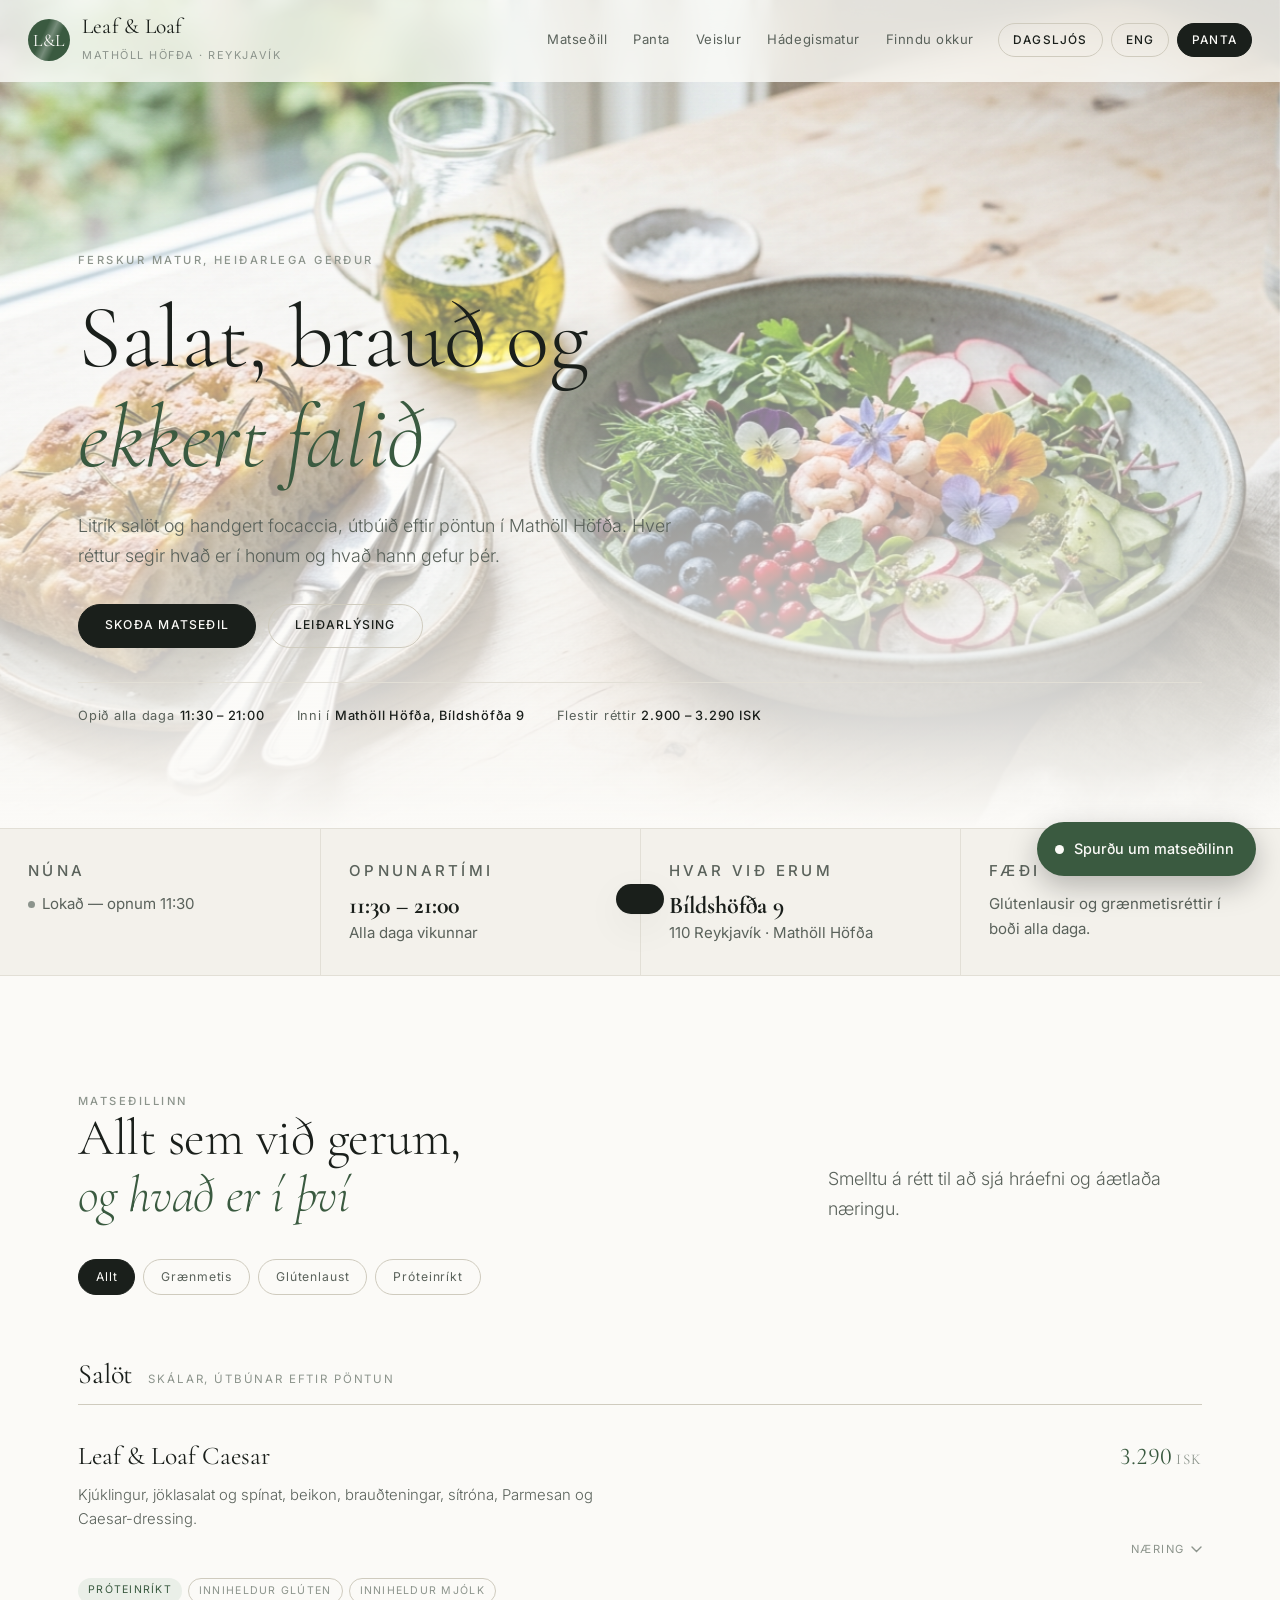
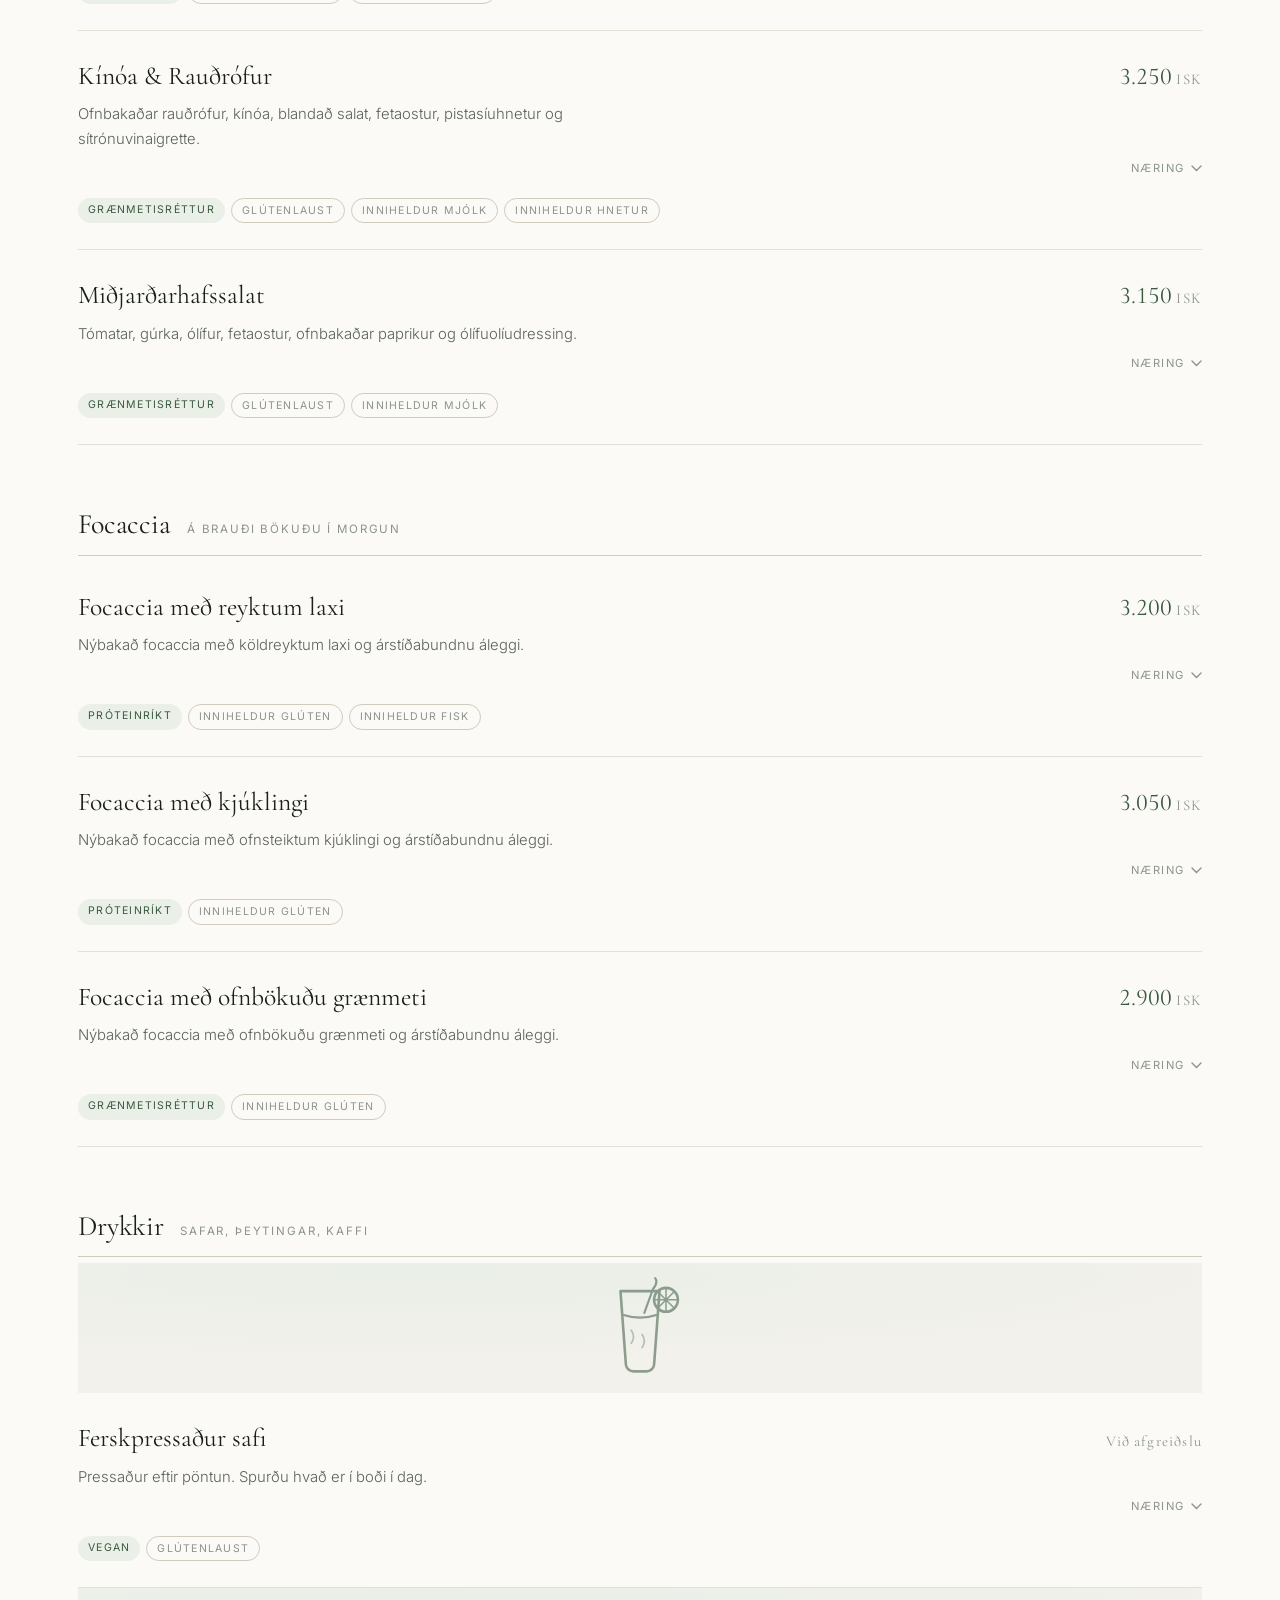
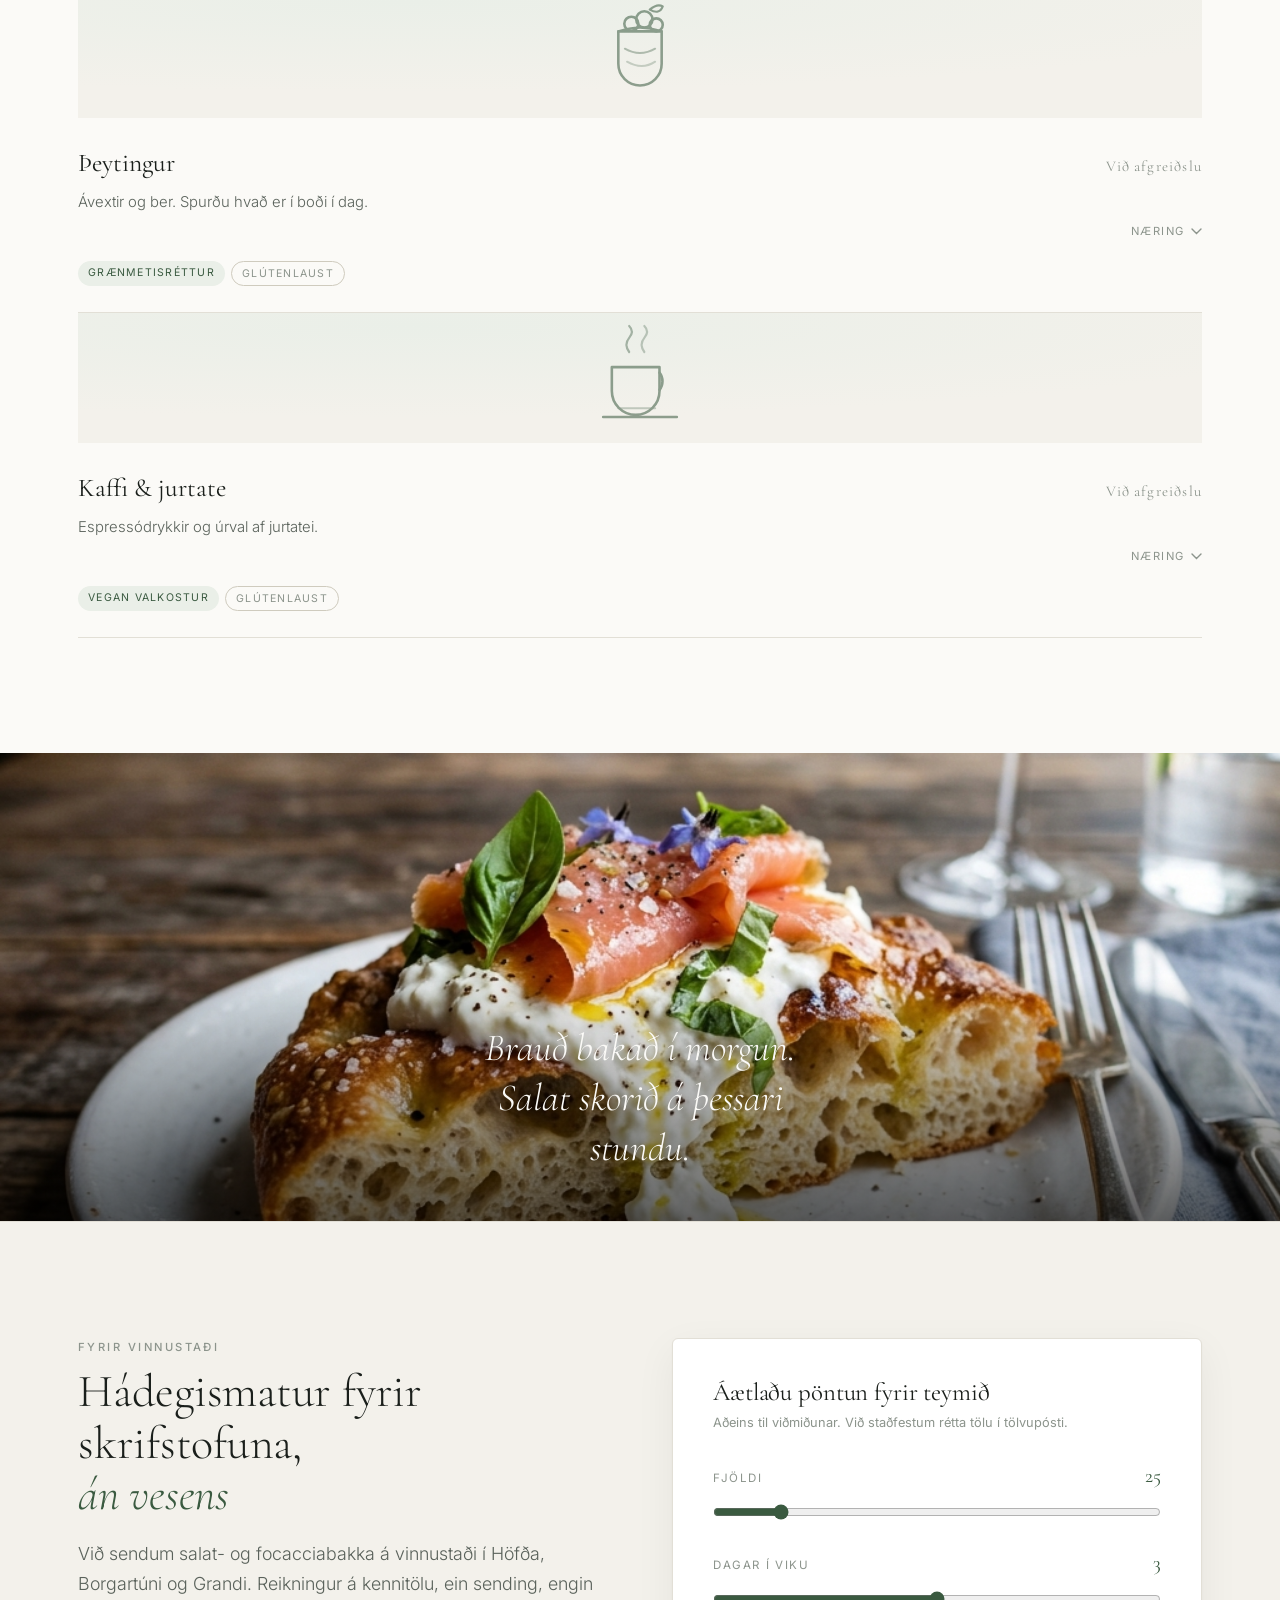
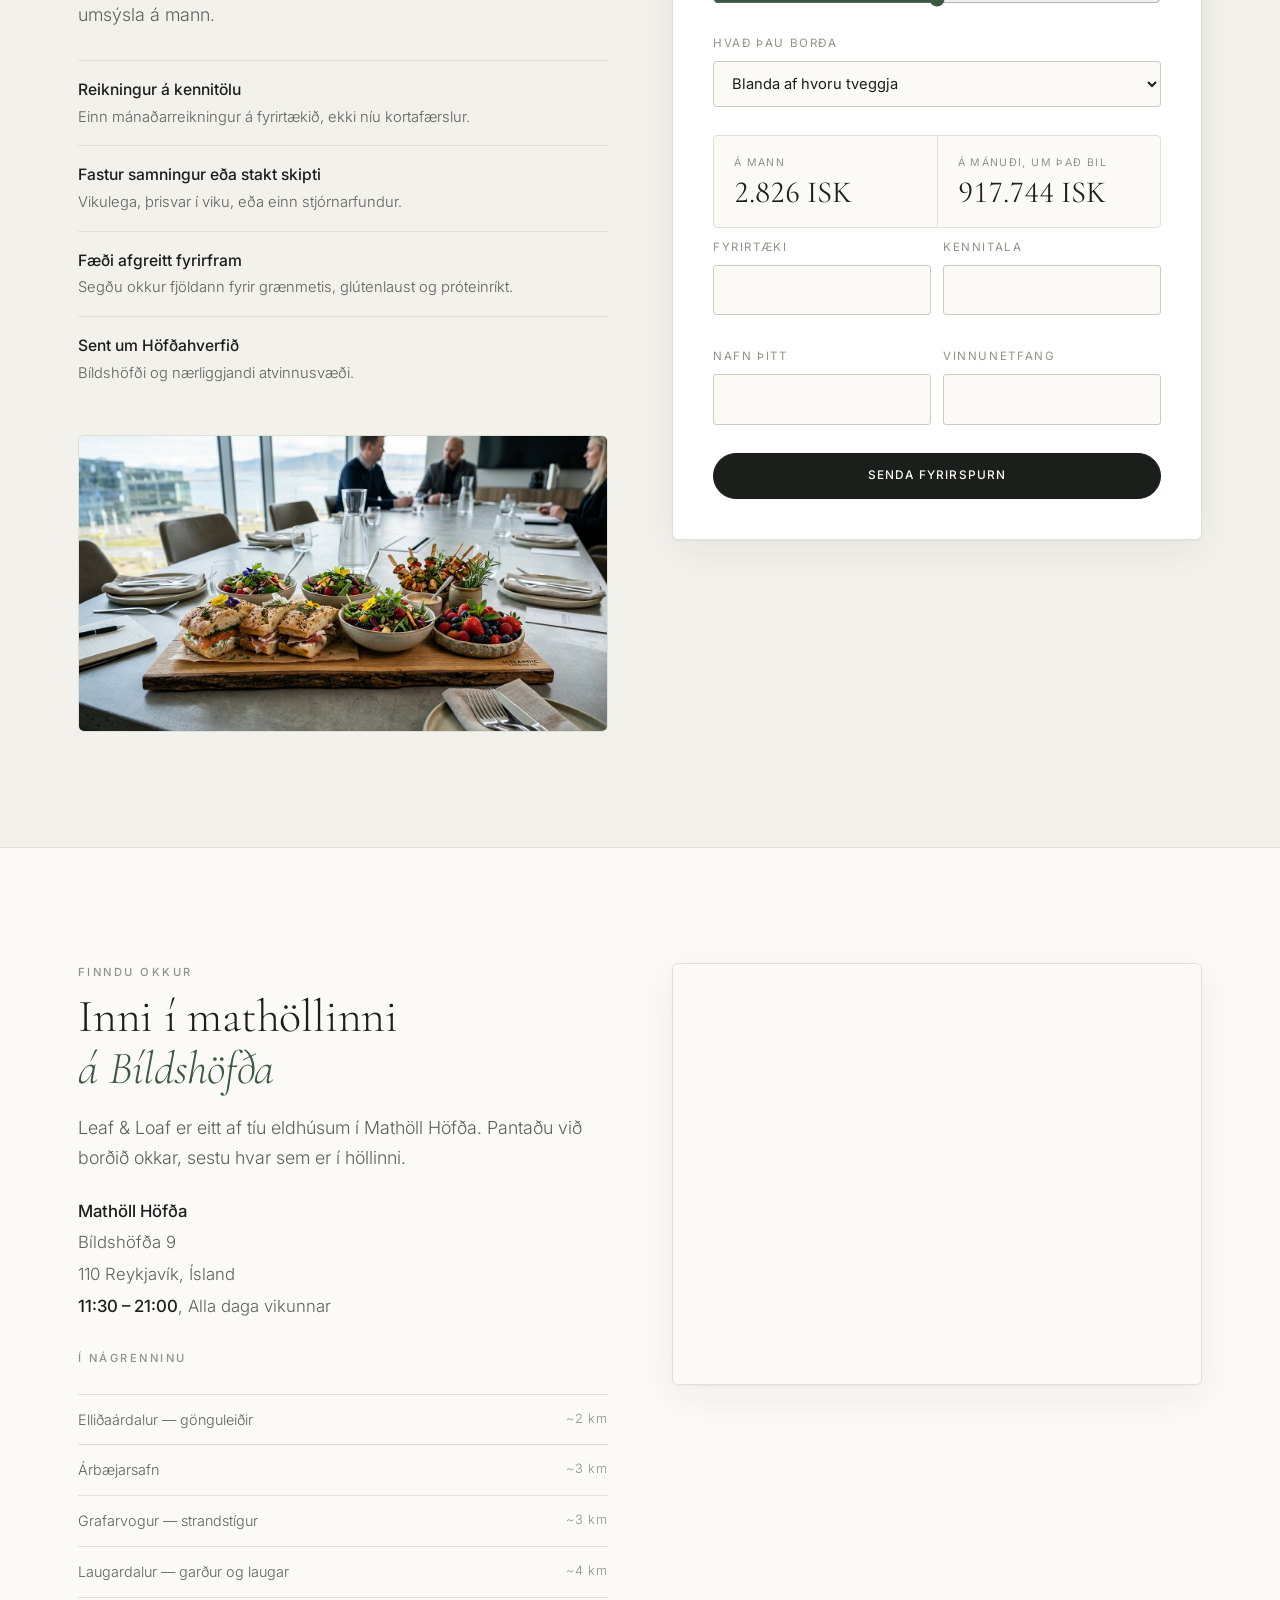
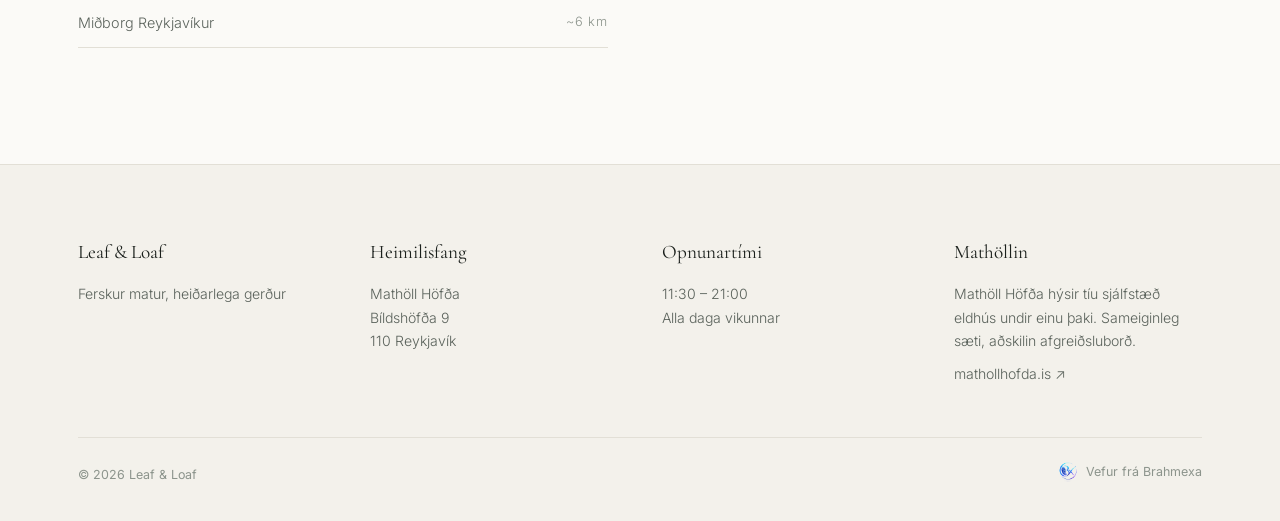
==== restaurants/leaf-and-loaf/index.html @ 69437096 "Answer menu questions from the menu, not from a model Asked in Icelandic what is in the Caesar, the " ====
<!DOCTYPE html>
<html lang="en" data-season="daylight">
<head>
  <meta charset="UTF-8" />
  <meta name="viewport" content="width=device-width, initial-scale=1" />
  <title>Leaf &amp; Loaf — Salads &amp; Focaccia, Mathöll Höfða, Reykjavík</title>
  <!-- 152 characters. Google truncates around 160, and the admin console's
       search panel flags anything longer — it caught this one at 180. -->
  <meta name="description" content="Fresh salads and artisan focaccia, made to order inside Mathöll Höfða, Bíldshöfða 9, Reykjavík. Open daily 11:30–21:00. Gluten-free and vegetarian choices." />
  <meta name="theme-color" content="#FBFAF7" media="(prefers-color-scheme: light)" />
  <meta name="theme-color" content="#0E1210" media="(prefers-color-scheme: dark)" />
  <link rel="canonical" href="https://manailab.com/restaurants/leaf-and-loaf/" />

  <meta property="og:type" content="restaurant" />
  <meta property="og:title" content="Leaf &amp; Loaf — Mathöll Höfða, Reykjavík" />
  <meta property="og:description" content="Vibrant salads and artisan focaccia, made to order. Every dish lists its ingredients and an estimated nutrition breakdown." />
  <meta property="og:image" content="https://manailab.com/restaurants/leaf-and-loaf/assets/images/leaf_botanical_hero.jpg" />
  <meta property="og:url" content="https://manailab.com/restaurants/leaf-and-loaf/" />

  <link rel="preconnect" href="https://fonts.googleapis.com" />
  <link rel="preconnect" href="https://fonts.gstatic.com" crossorigin />
  <link rel="stylesheet" href="assets/styles.css?v=20260805b" />

  <!-- Facts below are sourced from Mathöll Höfða's own site: the hall is at
       Bíldshöfða 9, 110 Reykjavík and is open daily 11:30–21:00. No phone
       number, rating or second location is claimed, because none is verified. -->
  <script type="application/ld+json">
  {
    "@context": "https://schema.org",
    "@type": "Restaurant",
    "name": "Leaf & Loaf",
    "description": "Fresh salads and artisan focaccia sandwiches, made to order inside the Mathöll Höfða food hall in Reykjavík.",
    "image": "https://manailab.com/restaurants/leaf-and-loaf/assets/images/leaf_botanical_hero.jpg",
    "url": "https://manailab.com/restaurants/leaf-and-loaf/",
    "servesCuisine": ["Healthy", "Salads", "Sandwiches", "Cafe"],
    "priceRange": "2900–3290 ISK",
    "address": {
      "@type": "PostalAddress",
      "streetAddress": "Bíldshöfða 9",
      "addressLocality": "Reykjavík",
      "postalCode": "110",
      "addressCountry": "IS"
    },
    "containedInPlace": {
      "@type": "FoodEstablishment",
      "name": "Mathöll Höfða",
      "url": "https://www.mathollhofda.is/"
    },
    "openingHoursSpecification": [{
      "@type": "OpeningHoursSpecification",
      "dayOfWeek": ["Monday","Tuesday","Wednesday","Thursday","Friday","Saturday","Sunday"],
      "opens": "11:30",
      "closes": "21:00"
    }]
  }
  </script>
</head>
<body>

<!-- ========================================================== 01 · masthead -->
<header class="masthead">
  <a class="brand" href="../../">
    <span class="ll-mark" aria-hidden="true">L&amp;L</span>
    <span>
      <span class="brand__name">Leaf &amp; Loaf</span><br />
      <span class="brand__place" data-t="place">Mathöll Höfða · Reykjavík</span>
    </span>
  </a>

  <nav class="nav" aria-label="Primary">
    <a href="#menu-section" data-t="navMenu">Menu</a>
    <a href="panta/" data-t="navOrder">Order ahead</a>
    <a href="party/" data-t="navParty">Party orders</a>
    <a href="#office" data-t="navOffice">Office lunch</a>
    <a href="#find" data-t="navFind">Find us</a>
  </nav>

  <div class="tools">
    <div class="viewpick" id="viewPick" data-open="false">
      <button class="pill" id="viewBtn" type="button"
              aria-haspopup="true" aria-expanded="false" aria-controls="viewMenu">
        <span id="viewBtnLabel">View</span>
      </button>
      <div class="viewpick__menu" id="viewMenu" role="menu" aria-label="Choose a view"></div>
    </div>
    <button class="pill" id="langBtn" type="button" aria-label="Skipta um tungumál / Switch language">ÍSL</button>
    <a class="pill pill--solid" href="panta/" data-t="navOrder">Order ahead</a>
  </div>
</header>

<main>
  <!-- ========================================================== 02 · hero -->
  <section class="hero" id="top">
    <!-- Drawn scenery for the three added views. Decorative only: aria-hidden
         so a screen reader is not told about a background that says nothing. -->
    <div class="scene scene--fire"   aria-hidden="true"></div>
    <div class="scene scene--aurora" aria-hidden="true"></div>
    <div class="scene scene--paper"  aria-hidden="true"></div>

    <div class="hero__media">
      <img src="assets/images/leaf_botanical_hero.jpg"
           alt="A bowl of leaves, herbs, radish, berries and Icelandic shrimp beside a slab of rosemary focaccia on a pale wooden table" />
    </div>
    <div class="hero__veil"></div>

    <div class="hero__inner wrap">
      <p class="eyebrow" data-t="heroEyebrow">Fresh food, honestly made</p>
      <h1 class="hero__title">
        <span data-t="heroTitleA">Leaves, loaves and</span><br />
        <em data-t="heroTitleB">nothing hiding</em>
      </h1>
      <p class="lede" data-t="heroLede">
        Vibrant salads and artisan focaccia, made to order inside Mathöll Höfða.
        Every dish lists what is in it and roughly what it gives you.
      </p>

      <!-- Only rendered in the Matseðillinn view. Built from the same MENU
           array the section below uses, so a price can never disagree with
           itself between the hero and the menu. -->
      <div class="hero-menu" id="heroMenu" aria-live="polite"></div>

      <div class="hero__ctas" style="margin-top:32px">
        <a class="pill pill--solid" href="#menu-section" data-t="ctaMenu">See the menu</a>
        <a class="pill" href="https://www.google.com/maps/search/?api=1&amp;query=Math%C3%B6ll%20H%C3%B6f%C3%B0a%2C%20B%C3%ADldsh%C3%B6f%C3%B0a%209%2C%20110%20Reykjav%C3%ADk"
           target="_blank" rel="noopener" data-t="ctaDirections">Directions</a>
      </div>

      <div class="hero__meta">
        <span><span data-t="metaHours">Open daily</span> <strong>11:30 – 21:00</strong></span>
        <span><span data-t="metaWhere">Inside</span> <strong>Mathöll Höfða, Bíldshöfða 9</strong></span>
        <span><span data-t="metaPrice">Most dishes</span> <strong>2.900 – 3.290 ISK</strong></span>
      </div>
    </div>
  </section>

  <!-- ==================================================== 03 · today ribbon -->
  <section class="ribbon">
    <div class="ribbon__grid">
      <div class="ribbon__cell">
        <p class="eyebrow" data-t="ribbonStatus">Right now</p>
        <p><span class="open-dot" id="statusDot"></span><span id="statusText">Open</span></p>
      </div>
      <div class="ribbon__cell">
        <p class="eyebrow" data-t="ribbonHours">Opening hours</p>
        <strong>11:30 – 21:00</strong>
        <p data-t="everyDay">Every day of the week</p>
      </div>
      <div class="ribbon__cell">
        <p class="eyebrow" data-t="ribbonFind">Where we are</p>
        <strong>Bíldshöfða 9</strong>
        <p>110 Reykjavík · Mathöll Höfða</p>
      </div>
      <div class="ribbon__cell">
        <p class="eyebrow" data-t="ribbonDiet">Dietary</p>
        <p data-t="dietLine">Gluten-free and vegetarian choices on every counter.</p>
      </div>
    </div>
  </section>

  <!-- ========================================================== 04 · menu -->
  <section id="menu-section">
    <div class="wrap">
      <div class="section-head reveal">
        <div>
          <p class="eyebrow" data-t="menuEyebrow">The menu</p>
          <h2>
            <span data-t="menuTitleA">Everything we make,</span><br />
            <em data-t="menuTitleB">and what is in it</em>
          </h2>
        </div>
        <p class="lede" style="max-width:34ch" data-t="menuLede">
          Tap any dish to see its ingredients and an estimated nutrition breakdown.
        </p>
      </div>

      <div class="filters" id="filters" role="group" aria-label="Dietary filters"></div>
      <div id="menu"></div>
      <p class="photo-note" data-t="photoNote">
        Dish photographs are serving suggestions, cropped from house photography
        — not a shot of each individual plate.
      </p>
    </div>
  </section>

  <!-- ==================================================== 05 · image slab -->
  <section class="slab reveal">
    <img src="assets/images/focaccia_burrata_dish.jpg"
         alt="A slice of focaccia topped with burrata, smoked salmon, basil and cracked pepper on a pale ceramic plate" />
    <div class="slab__quote">
      <p data-t="slabQuote">Bread baked this morning. Leaves cut this hour.</p>
    </div>
  </section>

  <!-- =================================================== 06 · office lunch -->
  <section class="office" id="office">
    <div class="wrap office__grid">
      <div class="reveal">
        <p class="eyebrow" data-t="officeEyebrow">For teams</p>
        <h2 style="font-size:clamp(2rem,3.6vw,2.9rem);font-weight:300;margin:10px 0 18px">
          <span data-t="officeTitleA">Lunch for the office,</span><br />
          <em style="font-style:italic;color:var(--moss)" data-t="officeTitleB">without the fuss</em>
        </h2>
        <p class="lede" data-t="officeLede">
          We deliver salad and focaccia trays to workplaces around Höfði, Borgartún and Grandi.
          Kennitala invoicing, one delivery, no per-person admin.
        </p>

        <ul class="points">
          <li><b data-t="p1t">Kennitala invoicing</b><span data-t="p1d">One monthly invoice to the company, not nine card payments.</span></li>
          <li><b data-t="p2t">A standing order or a one-off</b><span data-t="p2d">Weekly, three days a week, or a single board meeting.</span></li>
          <li><b data-t="p3t">Diets handled up front</b><span data-t="p3d">Tell us the counts for vegetarian, gluten free and high protein.</span></li>
          <li><b data-t="p4t">Delivered around Höfði</b><span data-t="p4d">Bíldshöfði and the surrounding business district.</span></li>
        </ul>

        <img src="assets/images/corporate_catering_box.jpg"
             alt="An office catering tray of salads, focaccia and fresh fruit"
             style="margin-top:34px;border-radius:6px;border:1px solid var(--rule)" />
      </div>

      <div class="quoter reveal">
        <h3 data-t="quoterTitle">Estimate a team order</h3>
        <p class="hint" data-t="quoterHint">Indicative only. We confirm the real figure by email.</p>

        <div class="field">
          <label for="qPeople"><span data-t="people">People</span><b id="qPeopleOut">25</b></label>
          <input type="range" id="qPeople" min="5" max="150" step="5" value="25" />
        </div>

        <div class="field">
          <label for="qDays"><span data-t="perWeek">Days per week</span><b id="qDaysOut">3</b></label>
          <input type="range" id="qDays" min="1" max="5" step="1" value="3" />
        </div>

        <div class="field">
          <label for="qStyle"><span data-t="style">What they eat</span></label>
          <select id="qStyle">
            <option value="salad" data-t="styleSalad">Salad bowls</option>
            <option value="focaccia" data-t="styleFocaccia">Focaccia trays</option>
            <option value="mixed" selected data-t="styleMixed">A mix of both</option>
          </select>
        </div>

        <dl class="readout">
          <div><dt data-t="perPerson">Per person</dt><dd id="qPerson">—</dd></div>
          <div><dt data-t="perMonth">Per month, roughly</dt><dd id="qMonth">—</dd></div>
        </dl>

        <form id="officeForm" novalidate>
          <div class="form-row">
            <div class="field">
              <label for="fCompany" data-t="company">Company</label>
              <input type="text" id="fCompany" required autocomplete="organization" />
            </div>
            <div class="field">
              <label for="fKt" data-t="kt">Kennitala</label>
              <input type="text" id="fKt" required inputmode="numeric" />
            </div>
            <div class="field">
              <label for="fContact" data-t="contact">Your name</label>
              <input type="text" id="fContact" required autocomplete="name" />
            </div>
            <div class="field">
              <label for="fEmail" data-t="email">Work email</label>
              <input type="email" id="fEmail" required autocomplete="email" />
            </div>
          </div>
          <button class="pill pill--solid" type="submit" data-t="send">Send this enquiry</button>
        </form>
      </div>
    </div>
  </section>

  <!-- ======================================================== 07 · find us -->
  <section id="find">
    <div class="wrap find__grid">
      <div class="reveal">
        <p class="eyebrow" data-t="findEyebrow">Find us</p>
        <h2 style="font-size:clamp(2rem,3.6vw,2.9rem);font-weight:300;margin:10px 0 18px">
          <span data-t="findTitleA">Inside the food hall</span><br />
          <em style="font-style:italic;color:var(--moss)" data-t="findTitleB">on Bíldshöfði</em>
        </h2>
        <p class="lede" data-t="findLede">
          Leaf &amp; Loaf is one of ten kitchens in Mathöll Höfða.
          Order at our counter, sit anywhere in the hall.
        </p>

        <address class="address">
          <b>Mathöll Höfða</b><br />
          Bíldshöfða 9<br />
          110 Reykjavík, Ísland<br />
          <b>11:30 – 21:00</b>, <span data-t="everyDay">every day of the week</span>
        </address>

        <p class="eyebrow" data-t="nearby">Nearby</p>
        <ul class="near" id="nearby"></ul>
      </div>

      <div class="map-frame reveal">
        <iframe id="mapFrame" loading="lazy" referrerpolicy="no-referrer-when-downgrade"
                title="Map of Mathöll Höfða, Bíldshöfða 9"
                src="https://www.openstreetmap.org/export/embed.html?bbox=-21.8215%2C64.1245%2C-21.7935%2C64.1345&amp;layer=mapnik&amp;marker=64.1295%2C-21.8075"></iframe>
      </div>
    </div>
  </section>
</main>

<!-- ============================================================ 08 · footer -->
<footer>
  <div class="wrap">
    <div class="foot__grid">
      <div>
        <h4>Leaf &amp; Loaf</h4>
        <p data-t="heroEyebrow">Fresh food, honestly made</p>
      </div>
      <div>
        <h4 data-t="footFind">Address</h4>
        <p>Mathöll Höfða<br />Bíldshöfða 9<br />110 Reykjavík</p>
      </div>
      <div>
        <h4 data-t="footHours">Opening hours</h4>
        <p>11:30 – 21:00<br /><span data-t="everyDay">Every day of the week</span></p>
      </div>
      <div>
        <h4 data-t="footHall">The food hall</h4>
        <p data-t="hallNote">Mathöll Höfða hosts ten independent kitchens under one roof. Shared seating, separate counters.</p>
        <ul style="margin-top:10px">
          <li><a href="https://www.mathollhofda.is/" target="_blank" rel="noopener">mathollhofda.is ↗</a></li>
        </ul>
      </div>
    </div>

    <div class="foot__bottom">
      <span>© 2026 Leaf &amp; Loaf</span>
      <span>
        <a class="by-brahmexa" href="https://brahmexa.com" target="_blank" rel="noopener">
          <img src="assets/brahmexa-logo.png" alt="" width="20" height="20" />
          <span data-t="builtBy">Site by Brahmexa</span>
        </a>
      </span>
    </div>
  </div>
</footer>

<div class="toast" id="toast" role="status" aria-live="polite"></div>


<script src="assets/views.js?v=20260805b"></script>
<script src="assets/menu-data.js?v=20260805b"></script>
<script src="assets/answers.js?v=20260805b"></script>
<script src="assets/illus.js?v=20260805b"></script>
<script src="assets/app.js?v=20260805b"></script>

<!-- Leaf & Loaf assistant — Brahmando multi-tenant orchestrator.
     No API key in the browser: the embed endpoint is origin-checked and
     injects the tenant key server-side. -->


<script src="assets/assistant.js?v=20260805b"></script>
</body>
</html>
---- restaurants/leaf-and-loaf/assets/styles.css ----
/* ==========================================================================
   Leaf & Loaf — Mathöll Höfða, Reykjavík
   Nordic editorial design system. Two seasonal palettes, one restrained voice.

   Principle: the food is the only saturated thing on the page. Everything
   else is paper, ink, hairline and air.
   ========================================================================== */

@import url('https://fonts.googleapis.com/css2?family=Cormorant+Garamond:ital,wght@0,300;0,400;0,500;0,600;1,300;1,400&family=Inter:wght@300;400;500;600&display=swap');

/* --------------------------------------------------------- palette: daylight */
:root,
[data-season="daylight"] {
  --paper:        #FBFAF7;
  --paper-2:      #F3F1EB;
  --card:         #FFFFFF;
  --ink:          #1A1F1B;
  --ink-2:        #5A625B;
  --ink-3:        #8C948C;
  --rule:         #E2DFD6;
  --rule-strong:  #CFCBBE;
  --moss:         #3A5A40;
  --moss-soft:    #EAEFE8;
  --berry:        #8C3B4A;
  --shadow:       0 1px 2px rgba(26, 31, 27, 0.04), 0 12px 40px rgba(26, 31, 27, 0.06);
  --hero-veil:    linear-gradient(180deg, rgba(251,250,247,0.10) 0%, rgba(251,250,247,0.55) 55%, rgba(251,250,247,1) 100%);
  color-scheme: light;
}

/* ------------------------------------------- palette: Eldur og Ís (fire & ice)
   Volcanic ash and warm lava ember on pale stone. Light, per the brief.

   The background is drawn, not photographed. The photographs available for this
   project show a fine-dining room with a fireplace, which is not Leaf & Loaf —
   a counter in a shared food hall — and dressing the site in someone else's
   room is the same misrepresentation as inventing an address. Until there are
   real photographs of Mathöll Höfða, the scenery here is deliberately
   abstract: it evokes Iceland without claiming to BE anywhere. */
[data-season="fireandice"] {
  --paper:        #FAF7F4;
  --paper-2:      #F0EBE6;
  --card:         #FFFFFF;
  --ink:          #241C18;
  --ink-2:        #6A5B53;
  --ink-3:        #9A8C84;
  --rule:         #E4DBD3;
  --rule-strong:  #CEC1B7;
  --moss:         #B4482A;          /* lava ember */
  --moss-soft:    #FBEDE7;
  --berry:        #7C5A3C;
  --shadow:       0 1px 2px rgba(36,28,24,.05), 0 12px 40px rgba(36,28,24,.07);
  --hero-veil:    linear-gradient(180deg, rgba(250,247,244,.10) 0%, rgba(250,247,244,.58) 55%, rgba(250,247,244,1) 100%);
  color-scheme: light;
}

/* --------------------------------------- palette: Norðurljós (northern lights)
   An evening. The first attempt put the aurora's colours on near-white to keep
   the theme light, which was a fair reading of "no dark themes" but a poor one
   of the aurora — it only exists after dark, and a daylight version of it is
   just a green page. This is the night sky it actually happens in. */
[data-season="northernlights"] {
  --paper:        #060D14;
  --paper-2:      #0B1720;
  --card:         #0F1D27;
  --ink:          #E9F5F2;
  --ink-2:        #9FBDBA;
  --ink-3:        #6C8B8C;
  --rule:         #172C35;
  --rule-strong:  #294653;
  --moss:         #6FE3BA;          /* aurora green */
  --moss-soft:    #0E2A2A;
  --berry:        #B394E8;
  --shadow:       0 1px 2px rgba(0,0,0,.4), 0 18px 52px rgba(0,0,0,.5);
  --hero-veil:    linear-gradient(180deg, rgba(6,13,20,.10) 0%, rgba(6,13,20,.60) 52%, rgba(6,13,20,1) 100%);
  color-scheme: dark;
}

/* -------------------------------------------- palette: Matseðillinn (the menu)
   Menu-forward. Warm paper, ink, and the menu itself promoted into the hero
   instead of a photograph. */
[data-season="menuboard"] {
  --paper:        #FDFBF6;
  --paper-2:      #F5F0E4;
  --card:         #FFFFFF;
  --ink:          #1E2119;
  --ink-2:        #5C6153;
  --ink-3:        #8E9384;
  --rule:         #E5DFCE;
  --rule-strong:  #CFC7B0;
  --moss:         #4A5D3A;
  --moss-soft:    #EEF1E6;
  --berry:        #8C3B4A;
  --shadow:       0 1px 2px rgba(30,33,25,.05), 0 12px 40px rgba(30,33,25,.07);
  --hero-veil:    linear-gradient(180deg, rgba(253,251,246,.20) 0%, rgba(253,251,246,.86) 45%, rgba(253,251,246,1) 100%);
  color-scheme: light;
}

/* ---------------------------------------------------- palette: winter night */
[data-season="winternight"] {
  --paper:        #0E1210;
  --paper-2:      #141917;
  --card:         #171D1A;
  --ink:          #EDEEE9;
  --ink-2:        #A2ADA4;
  --ink-3:        #6F7A72;
  --rule:         #262E29;
  --rule-strong:  #38423C;
  --moss:         #9DBFA3;
  --moss-soft:    #1B241E;
  --berry:        #D98D99;
  --shadow:       0 1px 2px rgba(0,0,0,0.4), 0 16px 48px rgba(0,0,0,0.45);
  --hero-veil:    linear-gradient(180deg, rgba(14,18,16,0.25) 0%, rgba(14,18,16,0.70) 55%, rgba(14,18,16,1) 100%);
  color-scheme: dark;
}

/* ------------------------------------------------------------------- reset */
*, *::before, *::after { box-sizing: border-box; margin: 0; padding: 0; }

html { scroll-behavior: smooth; -webkit-text-size-adjust: 100%; }

body {
  background: var(--paper);
  color: var(--ink);
  font-family: 'Inter', system-ui, -apple-system, sans-serif;
  font-size: 16px;
  font-weight: 400;
  line-height: 1.65;
  overflow-x: hidden;
  transition: background-color .5s ease, color .5s ease;
}

img { display: block; max-width: 100%; height: auto; }
a { color: inherit; text-decoration: none; }
button, input, select, textarea { font: inherit; color: inherit; }

::selection { background: var(--moss); color: var(--paper); }

:focus-visible {
  outline: 2px solid var(--moss);
  outline-offset: 3px;
  border-radius: 2px;
}

/* --------------------------------------------------------------- typography */
h1, h2, h3, .display {
  font-family: 'Cormorant Garamond', Georgia, serif;
  font-weight: 400;
  line-height: 1.12;
  letter-spacing: -0.005em;
}

.eyebrow {
  font-size: 0.7rem;
  font-weight: 500;
  letter-spacing: 0.22em;
  text-transform: uppercase;
  color: var(--ink-3);
}

.lede {
  font-size: clamp(1.02rem, 1.4vw, 1.18rem);
  color: var(--ink-2);
  font-weight: 300;
  line-height: 1.7;
  max-width: 58ch;
}

.wrap { max-width: 1180px; margin: 0 auto; padding: 0 28px; }
.wrap--narrow { max-width: 860px; }

section { padding: clamp(72px, 9vw, 132px) 0; }

.rule { height: 1px; background: var(--rule); border: 0; }

/* ============================================================ 01 · masthead */
.masthead {
  position: fixed;
  inset: 0 0 auto 0;
  z-index: 900;
  display: flex;
  align-items: center;
  gap: 24px;
  padding: 14px 28px;
  background: color-mix(in srgb, var(--paper) 82%, transparent);
  backdrop-filter: blur(18px) saturate(1.4);
  -webkit-backdrop-filter: blur(18px) saturate(1.4);
  border-bottom: 1px solid transparent;
  transition: border-color .4s ease, padding .4s ease, background-color .5s ease;
}
.masthead.is-stuck { border-bottom-color: var(--rule); padding-top: 10px; padding-bottom: 10px; }

/* the circular mark — shared grammar with the manailab.com landing */
.ll-mark {
  --ll-size: 42px;
  position: relative;
  flex: 0 0 auto;
  width: var(--ll-size);
  height: var(--ll-size);
  border-radius: 50%;
  display: grid;
  place-items: center;
  background: var(--moss);
  color: var(--paper);
  font-family: 'Cormorant Garamond', serif;
  font-size: calc(var(--ll-size) * 0.42);
  letter-spacing: 0.02em;
  line-height: 1;
  border: 0;
  overflow: hidden;
}
[data-season="winternight"] .ll-mark { color: #0E1210; }

.ll-mark::after {            /* a slow sheen, once in a while — alive, not busy */
  content: '';
  position: absolute;
  inset: -40%;
  background: linear-gradient(115deg, transparent 42%, rgba(255,255,255,0.30) 50%, transparent 58%);
  animation: ll-sheen 14s ease-in-out infinite;
}

@keyframes ll-sheen {
  0%, 78%, 100% { transform: translateX(-120%); }
  88%           { transform: translateX(120%); }
}

.brand { display: flex; align-items: center; gap: 12px; margin-right: auto; }
.brand__name { font-family: 'Cormorant Garamond', serif; font-size: 1.34rem; letter-spacing: 0.01em; line-height: 1.05; }
.brand__place { font-size: 0.68rem; letter-spacing: 0.14em; text-transform: uppercase; color: var(--ink-3); }

.nav { display: flex; align-items: center; gap: 26px; }
.nav a {
  font-size: 0.82rem;
  letter-spacing: 0.04em;
  color: var(--ink-2);
  padding: 4px 0;
  border-bottom: 1px solid transparent;
  transition: color .25s ease, border-color .25s ease;
}
.nav a:hover { color: var(--ink); border-bottom-color: var(--moss); }

.tools { display: flex; align-items: center; gap: 8px; }

/* ------------------------------------------------------------- view picker */
.viewpick { position: relative; }
.viewpick__menu {
  position: absolute; top: calc(100% + 8px); right: 0;
  min-width: 232px; padding: 6px;
  background: var(--card);
  border: 1px solid var(--rule-strong);
  border-radius: 10px;
  box-shadow: var(--shadow);
  display: none;
  z-index: 950;
}
.viewpick[data-open="true"] .viewpick__menu { display: block; }

.viewpick__opt {
  display: flex; align-items: center; gap: 10px; width: 100%;
  padding: 9px 10px; border: 0; border-radius: 7px;
  background: transparent; text-align: left; cursor: pointer;
  transition: background .18s ease;
}
.viewpick__opt:hover { background: var(--paper-2); }
.viewpick__opt[aria-checked="true"] { background: var(--moss-soft); }

.viewpick__sw {
  flex: 0 0 auto; width: 22px; height: 22px; border-radius: 50%;
  border: 1px solid var(--rule-strong);
}
.sw--daylight       { background: linear-gradient(140deg,#FBFAF7 40%,#3A5A40); }
.sw--fireandice     { background: linear-gradient(140deg,#E8F1F4 42%,#B4482A); }
.sw--northernlights { background: linear-gradient(140deg,#EAF6F3 42%,#1F7A6B); }
.sw--menuboard      { background: linear-gradient(140deg,#F7F2E5 42%,#4A5D3A); }
.sw--winternight    { background: linear-gradient(140deg,#0E1210 46%,#9DBFA3); }

.viewpick__txt b { display: block; font-size: .84rem; font-weight: 500; line-height: 1.2; }
.viewpick__txt span { display: block; font-size: .7rem; color: var(--ink-3); }

.pill {
  display: inline-flex;
  align-items: center;
  gap: 6px;
  height: 34px;
  padding: 0 14px;
  border: 1px solid var(--rule-strong);
  border-radius: 999px;
  background: transparent;
  font-size: 0.74rem;
  font-weight: 500;
  letter-spacing: 0.1em;
  text-transform: uppercase;
  cursor: pointer;
  white-space: nowrap;
  transition: border-color .25s ease, color .25s ease, background-color .25s ease;
}
.pill:hover { border-color: var(--moss); color: var(--moss); }

.pill--solid {
  background: var(--ink);
  border-color: var(--ink);
  color: var(--paper);
}
.pill--solid:hover { background: var(--moss); border-color: var(--moss); color: var(--paper); }
[data-season="winternight"] .pill--solid { color: #0E1210; }

/* ================================================================ 02 · hero */
.hero {
  position: relative;
  min-height: min(92vh, 900px);
  display: flex;
  align-items: flex-end;
  /* Top padding clears the fixed masthead. Without it the first line of the
     title sits underneath the bar, and with align-items:flex-end any content
     taller than min-height overflows off the TOP of a flex container — where
     it cannot be scrolled back into view. */
  padding: clamp(104px, 13vh, 152px) 0 clamp(56px, 8vw, 104px);
  overflow: hidden;
}

/* The menu view puts a whole menu card in the hero, so it is always taller
   than the viewport. Anchor it to the top and let the section grow instead of
   pinning it to the bottom and losing the top. */
[data-season="menuboard"] .hero {
  min-height: auto;
  align-items: flex-start;
}
.hero__media { position: absolute; inset: 0; z-index: 0; }
.hero__media img {
  width: 100%; height: 100%;
  object-fit: cover;
  transform: scale(1.06);
  animation: hero-settle 2.4s cubic-bezier(.16,1,.3,1) forwards;
}
@keyframes hero-settle { to { transform: scale(1); } }

.hero__veil { position: absolute; inset: 0; z-index: 1; background: var(--hero-veil); transition: background .5s ease; }
.hero__inner { position: relative; z-index: 2; width: 100%; }

/* ------------------------------------------------- drawn scenery per view
   Pure CSS/SVG. Nothing loads, nothing can 404, and none of it claims to be a
   photograph of a place. Hidden by default; each view switches on its own. */
.scene { position: absolute; inset: 0; z-index: 0; opacity: 0; transition: opacity .7s ease; pointer-events: none; }
[data-season="fireandice"]     .scene--fire   { opacity: 1; }
[data-season="northernlights"] .scene--aurora { opacity: 1; }
[data-season="menuboard"]      .scene--paper  { opacity: 1; }

/* the photograph only shows for the two views that use one */
[data-season="fireandice"]     .hero__media,
[data-season="northernlights"] .hero__media,
[data-season="menuboard"]      .hero__media { opacity: 0; }
.hero__media { transition: opacity .7s ease; }

/* Fire & Ice — glacier band above, basalt ridges below, one ember glow */
.scene--fire {
  background:
    radial-gradient(760px 300px at 78% 74%, rgba(180,72,42,.20), transparent 68%),
    linear-gradient(180deg, #E8F1F4 0%, #DCE6EA 34%, #C9BEB6 56%, #FAF7F4 100%);
}
.scene--fire::before,
.scene--fire::after {
  content: ''; position: absolute; left: -5%; right: -5%; bottom: 0; height: 46%;
  background: #4A403B;
  clip-path: polygon(0 62%, 12% 40%, 24% 55%, 37% 24%, 51% 48%, 63% 30%, 76% 52%, 88% 34%, 100% 58%, 100% 100%, 0 100%);
  opacity: .16;
}
.scene--fire::after {
  height: 34%; background: #241C18; opacity: .13;
  clip-path: polygon(0 74%, 15% 52%, 31% 68%, 46% 44%, 60% 64%, 74% 46%, 87% 66%, 100% 50%, 100% 100%, 0 100%);
}

/* Northern Lights — a night sky: stars, aurora curtains, a black horizon */
.scene--aurora {
  background:
    /* stars, thinning towards the horizon */
    radial-gradient(1.4px 1.4px at 12% 14%, rgba(255,255,255,.85), transparent 100%),
    radial-gradient(1.2px 1.2px at 28% 8%,  rgba(255,255,255,.70), transparent 100%),
    radial-gradient(1.6px 1.6px at 41% 20%, rgba(255,255,255,.80), transparent 100%),
    radial-gradient(1.1px 1.1px at 57% 10%, rgba(255,255,255,.65), transparent 100%),
    radial-gradient(1.5px 1.5px at 69% 24%, rgba(255,255,255,.75), transparent 100%),
    radial-gradient(1.2px 1.2px at 83% 12%, rgba(255,255,255,.70), transparent 100%),
    radial-gradient(1.3px 1.3px at 92% 30%, rgba(255,255,255,.60), transparent 100%),
    radial-gradient(1.1px 1.1px at 20% 34%, rgba(255,255,255,.50), transparent 100%),
    radial-gradient(1.2px 1.2px at 75% 42%, rgba(255,255,255,.45), transparent 100%),
    /* the aurora itself */
    radial-gradient(980px 420px at 30% 12%, rgba(111,227,186,.34), transparent 62%),
    radial-gradient(820px 380px at 70% 6%,  rgba(150,116,232,.26), transparent 66%),
    radial-gradient(700px 300px at 50% 30%, rgba(84,206,255,.16),  transparent 70%),
    linear-gradient(180deg, #08131D 0%, #071019 44%, #060D14 100%);
}

/* Curtains — angled bands that drift very slowly, the way real ones do */
.scene--aurora::before {
  content: ''; position: absolute; inset: -10% -20% auto -20%; height: 78%;
  background: repeating-linear-gradient(97deg,
      transparent 0 26px,
      rgba(111,227,186,.16) 26px 44px,
      transparent 44px 62px,
      rgba(150,116,232,.10) 62px 78px,
      transparent 78px 116px);
  filter: blur(7px);
  mask-image: radial-gradient(760px 340px at 44% 16%, #000 0%, transparent 76%);
  -webkit-mask-image: radial-gradient(760px 340px at 44% 16%, #000 0%, transparent 76%);
  animation: aurora-drift 26s ease-in-out infinite alternate;
}

@keyframes aurora-drift {
  0%   { transform: translateX(-3%) skewX(0deg);   opacity: .85; }
  50%  { transform: translateX(2%)  skewX(-2deg);  opacity: 1; }
  100% { transform: translateX(5%)  skewX(1.5deg); opacity: .8; }
}

/* Horizon: a solid black ridge, so the sky reads as sky */
.scene--aurora::after {
  content: ''; position: absolute; left: -4%; right: -4%; bottom: 0; height: 34%;
  background: linear-gradient(180deg, #04090E, #060D14);
  clip-path: polygon(0 62%, 11% 40%, 23% 56%, 36% 30%, 49% 52%, 61% 34%, 74% 54%, 87% 38%, 100% 58%, 100% 100%, 0 100%);
}

/* The Menu — warm paper with a faint rule grid, so the menu card sits on it */
.scene--paper {
  background:
    radial-gradient(700px 280px at 20% 12%, rgba(74,93,58,.09), transparent 70%),
    linear-gradient(180deg, #F7F2E5 0%, #FDFBF6 62%);
}
.scene--paper::before {
  content: ''; position: absolute; inset: 0;
  background: repeating-linear-gradient(180deg, transparent 0 33px, rgba(30,33,25,.045) 33px 34px);
  mask-image: linear-gradient(180deg, transparent 0%, #000 22%, #000 74%, transparent 100%);
  -webkit-mask-image: linear-gradient(180deg, transparent 0%, #000 22%, #000 74%, transparent 100%);
}

/* ------------------------------------------------ the menu card in the hero */
.hero-menu {
  display: none;
  margin-top: 34px;
  background: var(--card);
  border: 1px solid var(--rule-strong);
  border-radius: 4px;
  box-shadow: var(--shadow);
  padding: clamp(24px, 3.4vw, 40px);
  max-width: 720px;
}
[data-season="menuboard"] .hero-menu { display: block; }
[data-season="menuboard"] .hero__title { font-size: clamp(2.2rem, 4.6vw, 3.4rem); }

.hero-menu__head {
  text-align: center; padding-bottom: 14px; margin-bottom: 8px;
  border-bottom: 2px solid var(--ink);
}
.hero-menu__head h2 { font-size: 1.5rem; letter-spacing: .04em; }
.hero-menu__head p { font-size: .7rem; letter-spacing: .2em; text-transform: uppercase; color: var(--ink-3); margin-top: 4px; }

.hero-menu__group { margin-top: 18px; }
.hero-menu__group > h3 {
  font-size: .68rem; letter-spacing: .2em; text-transform: uppercase;
  color: var(--ink-3); margin-bottom: 6px;
}
.hero-menu__row {
  display: flex; align-items: baseline; gap: 8px;
  padding: 5px 0; font-size: .96rem;
}
.hero-menu__row .dots {
  flex: 1; border-bottom: 1px dotted var(--rule-strong); transform: translateY(-4px);
}
.hero-menu__row .price {
  font-family: 'Cormorant Garamond', serif; font-size: 1.12rem; color: var(--moss);
  font-variant-numeric: lining-nums tabular-nums; white-space: nowrap;
}

.hero__title {
  font-size: clamp(2.9rem, 7vw, 5.6rem);
  font-weight: 300;
  max-width: 15ch;
  margin: 18px 0 22px;
}
.hero__title em { font-style: italic; color: var(--moss); }

.hero__meta {
  display: flex;
  flex-wrap: wrap;
  gap: 10px 32px;
  margin-top: 34px;
  padding-top: 22px;
  border-top: 1px solid var(--rule);
  font-size: 0.8rem;
  letter-spacing: 0.06em;
  color: var(--ink-2);
}
.hero__meta strong { font-weight: 500; color: var(--ink); }

.hero__ctas { display: flex; flex-wrap: wrap; gap: 12px; margin-top: 8px; }
.hero__ctas .pill { height: 44px; padding: 0 26px; font-size: 0.76rem; }

/* ======================================================== 03 · today ribbon */
.ribbon {
  border-top: 1px solid var(--rule);
  border-bottom: 1px solid var(--rule);
  background: var(--paper-2);
  padding: 0;
  transition: background-color .5s ease;
}
.ribbon__grid {
  display: grid;
  grid-template-columns: repeat(auto-fit, minmax(210px, 1fr));
}
.ribbon__cell {
  padding: 30px 28px;
  border-left: 1px solid var(--rule);
}
.ribbon__cell:first-child { border-left: 0; }
.ribbon__cell .eyebrow { margin-bottom: 8px; }
.ribbon__cell p { font-size: 0.94rem; color: var(--ink-2); }
.ribbon__cell strong { display: block; font-family: 'Cormorant Garamond', serif; font-size: 1.5rem; color: var(--ink); line-height: 1.2; }

.open-dot {
  display: inline-block;
  width: 7px; height: 7px;
  border-radius: 50%;
  background: var(--moss);
  margin-right: 7px;
  vertical-align: middle;
  box-shadow: 0 0 0 0 color-mix(in srgb, var(--moss) 55%, transparent);
  animation: pulse 2.8s ease-out infinite;
}
@keyframes pulse {
  0%   { box-shadow: 0 0 0 0 color-mix(in srgb, var(--moss) 55%, transparent); }
  70%  { box-shadow: 0 0 0 9px transparent; }
  100% { box-shadow: 0 0 0 0 transparent; }
}
.open-dot--closed { background: var(--ink-3); animation: none; }

/* ================================================================ 04 · menu */
.section-head { display: flex; align-items: flex-end; justify-content: space-between; gap: 32px; flex-wrap: wrap; margin-bottom: 12px; }
.section-head h2 { font-size: clamp(2.1rem, 4vw, 3.2rem); font-weight: 300; }
.section-head h2 em { font-style: italic; color: var(--moss); }

.filters { display: flex; flex-wrap: wrap; gap: 8px; margin: 34px 0 8px; }
.filter {
  border: 1px solid var(--rule-strong);
  background: transparent;
  border-radius: 999px;
  padding: 7px 17px;
  font-size: 0.76rem;
  letter-spacing: 0.07em;
  color: var(--ink-2);
  cursor: pointer;
  transition: all .25s ease;
}
.filter:hover { border-color: var(--moss); color: var(--moss); }
.filter[aria-pressed="true"] { background: var(--ink); border-color: var(--ink); color: var(--paper); }
[data-season="winternight"] .filter[aria-pressed="true"] { color: #0E1210; }

.course { margin-top: 64px; }
.course__label {
  display: flex; align-items: baseline; gap: 16px;
  padding-bottom: 14px;
  border-bottom: 1px solid var(--rule-strong);
  margin-bottom: 6px;
}
.course__label h3 { font-size: 1.75rem; font-weight: 400; }
.course__label span { font-size: 0.72rem; letter-spacing: 0.16em; text-transform: uppercase; color: var(--ink-3); }

/* ==========================================================================
   FIVE LAYOUTS, NOT FIVE PALETTES

   Each view rearranges the menu rather than only recolouring it, because a
   colour swap is not a different design — it is the same design in a different
   coat, and a customer choosing between five of them can tell.

     Dagsljós      editorial list      typography only, no photographs
     Eldur og Ís   gallery grid        photo-led cards, three across
     Norðurljós    centred column      a luminous thread down the middle
     Matseðillinn  printed card        the whole menu as one paper object
     Vetrarnótt    photo essay         alternating full-bleed stripes

   The DOM is identical in all five. Only CSS moves.
   ========================================================================== */

/* an editorial menu line, not a card grid — this is the elegance move */
.dish { border-bottom: 1px solid var(--rule); }

/* Photos are off by default; the two image-led views switch them on. */
.dish__photo { display: none; }
.dish__photo img { width: 100%; height: 100%; object-fit: cover; display: block; }

/* The three drinks have no photograph — there is no juice or coffee shot in
   the house set, and a picture of a water carafe captioned "Fresh Pressed
   Juice" would be a small lie. A flat grey box read as a broken image, so the
   empty tile is drawn instead: a tinted panel with the house leaf on it. The
   absence now looks chosen, which it is. */
.dish__photo--none {
  position: relative;
  background:
    radial-gradient(120% 100% at 30% 10%, var(--moss-soft), transparent 70%),
    var(--paper-2);
}
.dish__photo--none { display: grid; place-items: center; }

/* The drawn illustrations. Inline SVG so stroke="currentColor" resolves
   against the theme — the same drawing is moss green on Dagsljós, ember on
   Eldur og Ís and aurora green on a midnight card, with no per-theme assets. */
.illus { width: 58%; max-width: 130px; height: auto; color: var(--moss); opacity: .55; }
.dish__photo--none .illus,
.platter__photo--none .illus { color: var(--moss); }
[data-season="northernlights"] .illus,
[data-season="winternight"] .illus { opacity: .7; }

/* ------------------------------------------------ 2 · Eldur og Ís — gallery */
[data-season="fireandice"] .course {
  display: grid;
  grid-template-columns: repeat(auto-fill, minmax(272px, 1fr));
  gap: 20px;
  margin-top: 52px;
}
[data-season="fireandice"] .course__label { grid-column: 1 / -1; margin-bottom: 0; }

[data-season="fireandice"] .dish {
  border: 1px solid var(--rule);
  border-bottom: 1px solid var(--rule);
  border-radius: 14px;
  overflow: hidden;
  background: var(--card);
  box-shadow: var(--shadow);
  display: flex;
  flex-direction: column;
  transition: transform .3s cubic-bezier(.16,1,.3,1), box-shadow .3s ease;
}
[data-season="fireandice"] .dish:hover { transform: translateY(-4px); box-shadow: 0 18px 44px rgba(36,28,24,.14); }

[data-season="fireandice"] .dish__photo { display: block; height: 176px; background: var(--paper-2); }
[data-season="fireandice"] .dish__photo--none {
  background: linear-gradient(135deg, var(--paper-2), var(--moss-soft));
}
[data-season="fireandice"] .dish__head { padding: 18px 20px 20px; flex: 1; }
[data-season="fireandice"] .dish__name { font-size: 1.32rem; }
[data-season="fireandice"] .dish__desc { font-size: .88rem; }
[data-season="fireandice"] .dish__panel { padding: 0 20px; }
[data-season="fireandice"] .dish.is-open .dish__panel { max-height: 560px; }

/* ------------------------------------------ 3 · Norðurljós — centred column */
[data-season="northernlights"] #menu { max-width: 660px; margin: 0 auto; }
[data-season="northernlights"] .course { position: relative; margin-top: 72px; }
[data-season="northernlights"] .course__label {
  justify-content: center; text-align: center; flex-direction: column; gap: 4px;
  border-bottom: 0; padding-bottom: 22px;
}
/* the thread: a soft aurora line running down behind the dishes */
[data-season="northernlights"] .course::before {
  content: ''; position: absolute; left: 50%; top: 74px; bottom: 12px; width: 1px;
  background: linear-gradient(180deg, transparent, var(--moss), transparent);
  opacity: .45;
}
[data-season="northernlights"] .dish { border-bottom: 0; position: relative; }
[data-season="northernlights"] .dish__head {
  grid-template-columns: 1fr; justify-items: center; text-align: center;
  padding: 30px 0; gap: 7px;
}
[data-season="northernlights"] .dish__desc { max-width: 46ch; }
[data-season="northernlights"] .dish__chevron { grid-column: 1; justify-self: center; }
/* a node on the thread for each dish */
[data-season="northernlights"] .dish__head::before {
  content: ''; position: absolute; left: 50%; top: 0; translate: -50% -50%;
  width: 7px; height: 7px; border-radius: 50%;
  background: var(--moss); box-shadow: 0 0 12px var(--moss);
}
[data-season="northernlights"] .dish:first-of-type .dish__head::before { display: none; }
[data-season="northernlights"] .section-head { text-align: center; }
[data-season="northernlights"] .section-head .lede { margin-inline: auto; }
[data-season="northernlights"] .filters { justify-content: center; }
[data-season="northernlights"] .hero__inner { text-align: center; }
[data-season="northernlights"] .hero__title,
[data-season="northernlights"] .lede { margin-inline: auto; }
[data-season="northernlights"] .hero__meta,
[data-season="northernlights"] .hero__ctas { justify-content: center; }

/* --------------------------------------------- 5 · Vetrarnótt — photo essay */
[data-season="winternight"] .course { margin-top: 62px; }
[data-season="winternight"] .dish {
  display: grid;
  grid-template-columns: minmax(0, 340px) minmax(0, 1fr);
  gap: clamp(20px, 3.4vw, 44px);
  align-items: center;
  padding: 26px 0;
}
[data-season="winternight"] .dish__photo {
  display: block; height: 230px; border-radius: 10px; overflow: hidden;
  background: var(--paper-2); border: 1px solid var(--rule);
}
[data-season="winternight"] .dish__photo--none {
  background: linear-gradient(135deg, var(--paper-2), var(--moss-soft));
}
/* alternate the side the photo sits on, so the page reads as a sequence
   rather than a list with a picture column bolted to it */
[data-season="winternight"] .dish:nth-of-type(odd) .dish__photo { order: 2; }
[data-season="winternight"] .dish__head { padding: 0; order: 1; }
[data-season="winternight"] .dish__name { font-size: 1.85rem; }

/* The panel spans both columns, so it must be placed LAST. Without an explicit
   order it sits at 0 alongside the head, and on the alternating rows — where
   the photo is pushed to order 2 — auto-placement ran head, then panel, then
   photo. The full-width panel closed the row, so the photo dropped to a third
   row on its own with a hole beside the text. Ordering it after everything
   keeps both items on one row in both directions. */
[data-season="winternight"] .dish__panel { grid-column: 1 / -1; order: 3; }
[data-season="winternight"] .dish.is-open .dish__panel { max-height: 560px; }

/* ------------------------------------ the serving-suggestion disclosure ---
   The tiles are crops of two on-brand photographs, not a shot of each plate,
   so the image-led views say so once rather than implying otherwise. */
.photo-note { display: none; font-size: .74rem; color: var(--ink-3); font-style: italic; margin-top: 26px; }
[data-season="fireandice"] .photo-note,
[data-season="winternight"] .photo-note { display: block; }

@media (max-width: 720px) {
  [data-season="winternight"] .dish { grid-template-columns: 1fr; }
  [data-season="winternight"] .dish:nth-of-type(odd) .dish__photo { order: 0; }
  [data-season="winternight"] .dish__photo { height: 190px; }
}
.dish__head {
  width: 100%;
  display: grid;
  grid-template-columns: 1fr auto;
  gap: 8px 24px;
  align-items: baseline;
  padding: 26px 0;
  background: none;
  border: 0;
  text-align: left;
  cursor: pointer;
  transition: opacity .25s ease;
}
.dish__head:hover { opacity: 0.62; }

.dish__name { font-family: 'Cormorant Garamond', serif; font-size: 1.6rem; font-weight: 400; line-height: 1.2; }
.dish__price {
  font-family: 'Cormorant Garamond', serif;
  font-size: 1.5rem;
  color: var(--moss);
  white-space: nowrap;
  font-variant-numeric: lining-nums tabular-nums;
}
.dish__price small { font-size: 0.62em; letter-spacing: 0.08em; color: var(--ink-3); margin-left: 4px; }

.dish__desc { grid-column: 1 / 2; font-size: 0.93rem; color: var(--ink-2); font-weight: 300; max-width: 62ch; margin-top: -2px; }

.tags { grid-column: 1 / -1; display: flex; flex-wrap: wrap; gap: 6px; margin-top: 12px; }
.tag {
  font-size: 0.66rem;
  letter-spacing: 0.12em;
  text-transform: uppercase;
  padding: 3px 10px;
  border-radius: 999px;
  background: var(--moss-soft);
  color: var(--moss);
}
.tag--muted { background: transparent; border: 1px solid var(--rule-strong); color: var(--ink-3); }

.dish__chevron {
  grid-column: 2; grid-row: 3;
  justify-self: end;
  font-size: 0.7rem;
  letter-spacing: 0.14em;
  text-transform: uppercase;
  color: var(--ink-3);
  display: flex; align-items: center; gap: 6px;
}
.dish__chevron svg { transition: transform .3s ease; }
.dish[open] .dish__chevron svg { transform: rotate(180deg); }

/* nutrition drawer */
.dish__panel {
  overflow: hidden;
  max-height: 0;
  transition: max-height .45s cubic-bezier(.16,1,.3,1);
}
.dish.is-open .dish__panel { max-height: 520px; }

.nutri {
  display: grid;
  grid-template-columns: repeat(auto-fit, minmax(112px, 1fr));
  gap: 1px;
  background: var(--rule);
  border: 1px solid var(--rule);
  border-radius: 4px;
  overflow: hidden;
  margin-bottom: 16px;
}
.nutri div { background: var(--card); padding: 16px 18px; }
.nutri dt { font-size: 0.66rem; letter-spacing: 0.14em; text-transform: uppercase; color: var(--ink-3); margin-bottom: 4px; }
.nutri dd {
  font-family: 'Cormorant Garamond', serif;
  font-size: 1.6rem;
  line-height: 1;
  font-variant-numeric: lining-nums tabular-nums;
}
.nutri dd span { font-size: 0.5em; color: var(--ink-3); margin-left: 2px; }

.panel-inner { padding-bottom: 30px; }
.ingredients { font-size: 0.88rem; color: var(--ink-2); font-weight: 300; }
.ingredients b { font-weight: 500; color: var(--ink); }
.disclaimer { font-size: 0.76rem; color: var(--ink-3); margin-top: 12px; font-style: italic; max-width: 68ch; }

/* ====================================================== 05 · full-bleed slab */
.slab { position: relative; height: clamp(340px, 52vh, 620px); overflow: hidden; padding: 0; }
.slab img { width: 100%; height: 100%; object-fit: cover; }
.slab__quote {
  position: absolute; inset: auto 0 0 0;
  padding: 48px 28px;
  background: linear-gradient(180deg, transparent, rgba(0,0,0,0.62));
  color: #FBFAF7;
}
.slab__quote p {
  font-family: 'Cormorant Garamond', serif;
  font-style: italic;
  font-size: clamp(1.4rem, 3vw, 2.4rem);
  font-weight: 300;
  max-width: 22ch;
  margin: 0 auto;
  text-align: center;
  line-height: 1.3;
}

/* =========================================================== 06 · office lunch */
.office { background: var(--paper-2); border-top: 1px solid var(--rule); border-bottom: 1px solid var(--rule); transition: background-color .5s ease; }
.office__grid { display: grid; grid-template-columns: 1fr 1fr; gap: clamp(36px, 5vw, 72px); align-items: start; }

.points { list-style: none; margin-top: 30px; }
.points li { padding: 16px 0; border-top: 1px solid var(--rule); font-size: 0.92rem; color: var(--ink-2); font-weight: 300; }
.points li b { display: block; font-weight: 500; color: var(--ink); font-size: 0.98rem; margin-bottom: 2px; }

.quoter {
  background: var(--card);
  border: 1px solid var(--rule);
  border-radius: 6px;
  padding: clamp(26px, 3.4vw, 40px);
  box-shadow: var(--shadow);
}
.quoter h3 { font-size: 1.55rem; margin-bottom: 6px; }
.quoter > p.hint { font-size: 0.8rem; color: var(--ink-3); margin-bottom: 26px; }

.field { margin-bottom: 20px; }
.field > label { display: flex; justify-content: space-between; align-items: baseline; gap: 12px; font-size: 0.72rem; letter-spacing: 0.14em; text-transform: uppercase; color: var(--ink-3); margin-bottom: 8px; }
.field > label b { font-family: 'Cormorant Garamond', serif; font-size: 1.25rem; letter-spacing: 0; text-transform: none; color: var(--moss); font-weight: 400; }

.field input[type="text"],
.field input[type="email"],
.field select {
  width: 100%;
  background: var(--paper);
  border: 1px solid var(--rule-strong);
  border-radius: 3px;
  padding: 12px 14px;
  font-size: 0.92rem;
  transition: border-color .25s ease;
}
.field input:focus, .field select:focus { border-color: var(--moss); outline: none; }

input[type="range"] { width: 100%; accent-color: var(--moss); }

.readout {
  display: grid;
  grid-template-columns: 1fr 1fr;
  gap: 1px;
  background: var(--rule);
  border: 1px solid var(--rule);
  border-radius: 4px;
  margin: 28px 0 10px;
  overflow: hidden;
}
.readout div { background: var(--paper); padding: 18px 20px; }
.readout dt { font-size: 0.66rem; letter-spacing: 0.13em; text-transform: uppercase; color: var(--ink-3); margin-bottom: 5px; }
.readout dd { font-family: 'Cormorant Garamond', serif; font-size: clamp(1.5rem, 2.4vw, 2rem); line-height: 1.05; font-variant-numeric: lining-nums tabular-nums; }

.form-row { display: grid; grid-template-columns: 1fr 1fr; gap: 12px; }
.quoter .pill--solid { width: 100%; justify-content: center; height: 46px; margin-top: 8px; }

/* =============================================================== 07 · find us */
.find__grid { display: grid; grid-template-columns: 1fr 1fr; gap: clamp(36px, 5vw, 72px); align-items: start; }
.address { font-style: normal; font-size: 1.05rem; color: var(--ink-2); font-weight: 300; line-height: 1.9; margin: 22px 0 26px; }
.address b { color: var(--ink); font-weight: 500; }

.near { list-style: none; margin-top: 26px; border-top: 1px solid var(--rule); }
.near li { display: flex; justify-content: space-between; gap: 20px; padding: 13px 0; border-bottom: 1px solid var(--rule); font-size: 0.9rem; color: var(--ink-2); font-weight: 300; }
.near li span:last-child { color: var(--ink-3); font-size: 0.8rem; letter-spacing: 0.06em; white-space: nowrap; }

.map-frame { border: 1px solid var(--rule); border-radius: 6px; overflow: hidden; box-shadow: var(--shadow); }
.map-frame iframe { display: block; width: 100%; height: 420px; border: 0; filter: saturate(0.55) contrast(1.02); }
[data-season="winternight"] .map-frame iframe { filter: invert(0.9) hue-rotate(180deg) saturate(0.5); }

/* ==========================================================================
   PARTY ORDERS — /party/

   Shares the palette, the five views and the chrome with the main page, so a
   visitor who chose Norðurljós there arrives here still in it. What differs is
   the shape: a platter catalogue rather than an editorial menu list.
   ========================================================================== */

.hero--party { min-height: min(72vh, 640px); }
[data-season="menuboard"] .hero--party { min-height: min(72vh, 640px); align-items: flex-end; }

.platters {
  display: grid;
  grid-template-columns: repeat(auto-fill, minmax(300px, 1fr));
  gap: 22px;
  margin-top: 46px;
}

.platter {
  display: flex;
  flex-direction: column;
  border: 1px solid var(--rule);
  border-radius: 16px;
  overflow: hidden;
  background: var(--card);
  box-shadow: var(--shadow);
  transition: transform .3s cubic-bezier(.16,1,.3,1), box-shadow .3s ease, border-color .3s ease;
}
.platter:hover { transform: translateY(-4px); border-color: var(--moss); box-shadow: 0 20px 46px rgba(0,0,0,.14); }

.platter__photo { display: block; height: 190px; background: var(--paper-2); }
.platter__photo img { width: 100%; height: 100%; object-fit: cover; display: block; }
.platter__photo--none {
  position: relative;
  background: radial-gradient(120% 100% at 30% 10%, var(--moss-soft), transparent 70%), var(--paper-2);
}
.platter__photo--none { display: grid; place-items: center; }

.platter__body { padding: 22px 22px 24px; display: flex; flex-direction: column; flex: 1; }
.platter__name { font-family: 'Cormorant Garamond', Georgia, serif; font-size: 1.5rem; font-weight: 400; }
.platter__meta { font-size: .7rem; letter-spacing: .13em; text-transform: uppercase; color: var(--ink-3); margin: 5px 0 12px; }
.platter__desc { font-size: .9rem; color: var(--ink-2); font-weight: 300; flex: 1; }

.platter__foot {
  display: flex; align-items: baseline; justify-content: space-between; gap: 14px;
  margin-top: 20px; padding-top: 15px; border-top: 1px solid var(--rule);
}
.platter__price {
  font-family: 'Cormorant Garamond', Georgia, serif; font-size: 1.7rem; color: var(--moss);
  font-variant-numeric: lining-nums tabular-nums; white-space: nowrap;
}
.platter__price small { font-size: .5em; letter-spacing: .08em; color: var(--ink-3); margin-left: 4px; }
/* the working, printed on every board — the argument, not a footnote */
.platter__working { font-size: .72rem; color: var(--ink-3); text-align: right; font-style: italic; max-width: 18ch; }

/* ---------------------------------------------------------------- steps */
.steps__title { font-size: clamp(1.6rem, 3vw, 2.3rem); font-weight: 300; margin: 10px 0 30px; }
.steps { list-style: none; display: grid; grid-template-columns: repeat(auto-fit, minmax(230px,1fr)); gap: 20px; }
.step { padding-top: 18px; border-top: 2px solid var(--moss); }
.step__n {
  display: inline-grid; place-items: center; width: 26px; height: 26px; border-radius: 50%;
  background: var(--moss-soft); color: var(--moss); font-size: .76rem; font-weight: 600; margin-bottom: 10px;
}
.step b { display: block; font-size: 1.02rem; font-weight: 500; margin-bottom: 4px; }
.step span { font-size: .88rem; color: var(--ink-2); font-weight: 300; }

/* ---------------------------------------------------------------- terms */
.terms { list-style: none; display: grid; grid-template-columns: repeat(auto-fit, minmax(250px,1fr)); gap: 1px;
         background: var(--rule); border: 1px solid var(--rule); border-radius: 12px; overflow: hidden; margin-top: 34px; }
.terms li { background: var(--card); padding: 20px 22px; }
.terms b { display: block; font-size: .98rem; font-weight: 500; margin-bottom: 4px; }
.terms span { font-size: .86rem; color: var(--ink-2); font-weight: 300; }

/* The page is a proposal and says so, in the same voice as the rest of the
   site rather than in small print at the bottom. */
.proposal-note {
  margin-top: 30px; padding: 18px 22px;
  border-left: 3px solid var(--moss);
  background: var(--moss-soft);
  border-radius: 0 10px 10px 0;
  font-size: .84rem; color: var(--ink-2); font-style: italic; max-width: 80ch;
}

@media (max-width: 620px) {
  .platter__foot { flex-direction: column; align-items: flex-start; gap: 6px; }
  .platter__working { text-align: left; max-width: none; }
}

/* ==========================================================================
   PANTA — order ahead

   Same convention as the rest of the hall: Tandoori Palace, Beef and Buns and
   Skipperinn all run ordering at <vendor>.is/panta, linked from
   mathollhofda.is. Two columns — the menu to pick from, and a summary that
   stays put while you scroll it.
   ========================================================================== */

.order { display: grid; grid-template-columns: minmax(0,1fr) 360px; gap: 30px; align-items: start; }
.order__h { font-size: 1.5rem; font-weight: 400; margin-bottom: 18px; }

.ordercourse { margin-bottom: 30px; }
.ordercourse__label {
  font-size: .7rem; letter-spacing: .2em; text-transform: uppercase; color: var(--ink-3);
  padding-bottom: 10px; border-bottom: 1px solid var(--rule-strong); margin-bottom: 4px;
}

.orderitem {
  display: grid;
  grid-template-columns: 60px minmax(0,1fr) auto auto;
  gap: 16px;
  align-items: center;
  padding: 12px 0;
  border-bottom: 1px solid var(--rule);
  transition: background .2s ease;
}
.orderitem.is-chosen { background: var(--moss-soft); }

.orderitem__pic { width: 60px; height: 50px; border-radius: 8px; overflow: hidden; background: var(--paper-2); }
.orderitem__pic img { width: 100%; height: 100%; object-fit: cover; }
.orderitem__pic--drawn { display: grid; place-items: center; }
.orderitem__pic--drawn .illus { width: 66%; opacity: .5; }

.orderitem__name { font-size: 1rem; }
.orderitem__price {
  font-family: 'Cormorant Garamond', Georgia, serif; font-size: 1.2rem; color: var(--moss);
  font-variant-numeric: lining-nums tabular-nums; white-space: nowrap;
}
.orderitem__price small { font-size: .55em; color: var(--ink-3); margin-left: 3px; letter-spacing: .06em; }
.orderitem__price--counter { font-family: inherit; font-size: .74rem; color: var(--ink-3); font-style: italic; }

/* stepper */
.stepper { display: inline-flex; align-items: center; gap: 2px; border: 1px solid var(--rule-strong); border-radius: 999px; padding: 2px; }
.stepper__b {
  width: 28px; height: 28px; border: 0; border-radius: 50%; background: transparent;
  color: var(--ink-2); font-size: 1rem; line-height: 1; cursor: pointer; transition: background .18s, color .18s;
}
.stepper__b:hover { background: var(--moss); color: var(--paper); }
[data-season="winternight"] .stepper__b:hover,
[data-season="northernlights"] .stepper__b:hover { color: var(--paper); }
.stepper__n { min-width: 22px; text-align: center; font-variant-numeric: tabular-nums; font-size: .9rem; }

/* the summary */
.order__side { position: sticky; top: 96px; }
.cart {
  border: 1px solid var(--rule-strong); border-radius: 14px;
  background: var(--card); box-shadow: var(--shadow); padding: 24px;
}
.cart__empty { font-size: .88rem; color: var(--ink-3); font-style: italic; padding: 8px 0 14px; }
.cart__line { display: grid; grid-template-columns: 30px minmax(0,1fr) auto; gap: 8px; padding: 7px 0; font-size: .9rem; }
.cart__q { color: var(--moss); font-variant-numeric: tabular-nums; }
.cart__amt { color: var(--ink-2); font-variant-numeric: tabular-nums; white-space: nowrap; }

.cart__total {
  display: flex; justify-content: space-between; align-items: baseline;
  margin-top: 14px; padding-top: 14px; border-top: 1px solid var(--rule);
  font-size: .8rem; letter-spacing: .12em; text-transform: uppercase; color: var(--ink-3);
}
.cart__total b {
  font-family: 'Cormorant Garamond', Georgia, serif; font-size: 1.7rem; font-weight: 400;
  color: var(--moss); letter-spacing: 0; text-transform: none;
  font-variant-numeric: lining-nums tabular-nums;
}
.cart__vat { font-size: .72rem; color: var(--ink-3); margin-top: 2px; }
.cart__sub { font-size: .7rem; letter-spacing: .18em; text-transform: uppercase; color: var(--ink-3); margin: 22px 0 10px; }

.note--soft {
  padding: 9px 12px; border-radius: 8px; margin-bottom: 12px; font-size: .8rem;
  border: 1px solid var(--rule-strong); background: var(--paper-2); color: var(--ink-2);
}

/* Stated where it cannot be missed: this page does not take money. */
.paynote {
  margin-top: 14px; padding: 12px 14px;
  border-left: 3px solid var(--moss); background: var(--moss-soft); border-radius: 0 8px 8px 0;
  font-size: .76rem; color: var(--ink-2); line-height: 1.55;
}

#sendOrder:disabled { opacity: .45; cursor: default; }

.hallnote { margin-top: 14px; text-align: center; font-size: .8rem; }
.hallnote a { color: var(--moss); border-bottom: 1px solid transparent; }
.hallnote a:hover { border-bottom-color: var(--moss); }

@media (max-width: 900px) {
  .order { grid-template-columns: 1fr; }
  .order__side { position: static; }
}
@media (max-width: 560px) {
  .orderitem { grid-template-columns: 48px minmax(0,1fr) auto; gap: 12px; }
  .orderitem__pic { width: 48px; height: 42px; }
  .orderitem__price { grid-column: 2; font-size: 1rem; }
  .stepper { grid-column: 3; grid-row: 1 / 3; }
}

/* ==========================================================================
   THE ASSISTANT

   Our own client (assets/assistant.js), replacing the shared
   chat.brahmando.com widget on these pages. Themed from the same variables as
   everything else, so it is moss on Dagsljós and aurora green at night without
   a second stylesheet.
   ========================================================================== */

.llchat-launch {
  position: fixed; right: 24px; bottom: 24px; z-index: 990;
  display: inline-flex; align-items: center; gap: 10px;
  height: 54px; padding: 0 22px 0 18px;
  border: 0; border-radius: 999px;
  background: var(--moss); color: var(--paper);
  font: inherit; font-size: .9rem; font-weight: 500; cursor: pointer;
  box-shadow: 0 10px 30px rgba(0,0,0,.26);
  transition: transform .25s cubic-bezier(.16,1,.3,1), box-shadow .25s ease, opacity .2s ease;
}
[data-season="winternight"] .llchat-launch,
[data-season="northernlights"] .llchat-launch { color: #0B140F; }
.llchat-launch:hover { transform: translateY(-2px); box-shadow: 0 16px 40px rgba(0,0,0,.34); }
.llchat-launch.is-hidden { opacity: 0; pointer-events: none; transform: scale(.9); }

.llchat-launch__dot {
  width: 9px; height: 9px; border-radius: 50%; background: currentColor;
  box-shadow: 0 0 0 0 currentColor; animation: llpulse 3s ease-out infinite;
}
@keyframes llpulse {
  0%   { box-shadow: 0 0 0 0 rgba(255,255,255,.55); }
  70%  { box-shadow: 0 0 0 12px rgba(255,255,255,0); }
  100% { box-shadow: 0 0 0 0 rgba(255,255,255,0); }
}

.llchat {
  position: fixed; right: 24px; bottom: 24px; z-index: 995;
  display: flex; flex-direction: column;
  width: 400px; height: 560px;
  max-width: calc(100vw - 32px); max-height: calc(100vh - 48px);
  background: var(--card);
  border: 1px solid var(--rule-strong);
  border-radius: 16px;
  box-shadow: 0 28px 70px rgba(0,0,0,.30);
  overflow: hidden;
}
.llchat[hidden] { display: none; }
.llchat.is-resizing { user-select: none; }

/* Top-left grip: the panel is pinned bottom-right, so this is the corner that
   has to move for it to grow. */
.llchat__grip {
  position: absolute; top: 0; left: 0; width: 22px; height: 22px;
  cursor: nwse-resize; z-index: 3;
}
.llchat__grip::before {
  content: ''; position: absolute; top: 7px; left: 7px; width: 8px; height: 8px;
  border-top: 2px solid var(--ink-3); border-left: 2px solid var(--ink-3);
  border-radius: 2px 0 0 0; opacity: .6;
}
.llchat__grip:hover::before { opacity: 1; border-color: var(--moss); }

.llchat__head {
  display: flex; align-items: center; gap: 10px;
  padding: 13px 12px 13px 26px;
  border-bottom: 1px solid var(--rule);
  background: var(--paper-2);
}
.llchat__mark {
  width: 28px; height: 28px; border-radius: 50%; flex: 0 0 auto;
  background: var(--moss);
}
.llchat__id { margin-right: auto; min-width: 0; }
.llchat__title { display: block; font-size: .88rem; font-weight: 600; }
.llchat__sub { display: block; font-size: .68rem; color: var(--ink-3); }

.llchat__icon {
  width: 30px; height: 30px; flex: 0 0 auto;
  border: 0; border-radius: 50%; background: transparent;
  color: var(--ink-3); font-size: 1.05rem; line-height: 1; cursor: pointer;
  transition: background .18s, color .18s;
}
.llchat__icon:hover { background: var(--moss-soft); color: var(--moss); }

.llchat__list {
  flex: 1; min-height: 0; overflow-y: auto;
  padding: 16px; display: flex; flex-direction: column; gap: 10px;
  scrollbar-width: thin;
}

.llmsg { display: flex; }
.llmsg--user { justify-content: flex-end; }
.llmsg__body {
  max-width: 84%;
  padding: 10px 14px;
  border-radius: 14px;
  font-size: .88rem;
  line-height: 1.6;
}
.llmsg--bot .llmsg__body {
  background: var(--paper-2); color: var(--ink);
  border-bottom-left-radius: 5px;
}
/* The visitor's own question, clearly theirs — the point of a transcript is
   being able to see what you asked. */
.llmsg--user .llmsg__body {
  background: var(--moss); color: var(--paper);
  border-bottom-right-radius: 5px;
}
[data-season="winternight"] .llmsg--user .llmsg__body,
[data-season="northernlights"] .llmsg--user .llmsg__body { color: #0B140F; }
.llmsg--error .llmsg__body { background: transparent; border: 1px dashed var(--rule-strong); color: var(--ink-2); }

.llmsg__body p { margin: 0 0 .6em; }
.llmsg__body p:last-child { margin-bottom: 0; }
.llmsg__body ul { margin: .2em 0 .4em; padding-left: 1.1em; }
.llmsg__body li { margin: .16em 0; }
.llmsg__body strong { font-weight: 600; }
.llmsg__body em { font-style: normal; font-size: .82em; color: var(--ink-3); display: block; margin-top: .5em; }

/* Where the answer came from. "From the menu" is a stronger claim than the
   assistant can make, and someone reading an allergen answer should know
   which of the two they are looking at. */
.llmsg__src {
  display: inline-block; margin-top: 8px;
  font-size: .64rem; letter-spacing: .1em; text-transform: uppercase;
  color: var(--moss); border: 1px solid var(--moss); border-radius: 999px; padding: 2px 9px;
  opacity: .85;
}

.llthinking { display: inline-flex; gap: 4px; align-items: center; padding: 14px; }
.llthinking span {
  width: 6px; height: 6px; border-radius: 50%; background: var(--ink-3);
  animation: llbounce 1.3s ease-in-out infinite;
}
.llthinking span:nth-child(2) { animation-delay: .16s; }
.llthinking span:nth-child(3) { animation-delay: .32s; }
@keyframes llbounce { 0%,60%,100% { opacity: .3; transform: translateY(0); } 30% { opacity: 1; transform: translateY(-4px); } }

.llchips { display: flex; flex-wrap: wrap; gap: 6px; margin-top: 2px; }
.llchip {
  border: 1px solid var(--rule-strong); border-radius: 999px;
  background: transparent; color: var(--ink-2);
  font: inherit; font-size: .76rem; padding: 6px 13px; cursor: pointer;
  transition: border-color .2s, color .2s, background .2s;
}
.llchip:hover { border-color: var(--moss); color: var(--moss); background: var(--moss-soft); }

.llchat__composer {
  display: flex; align-items: flex-end; gap: 8px;
  padding: 10px 12px; border-top: 1px solid var(--rule); background: var(--card);
}
.llchat__composer textarea {
  flex: 1; resize: none; min-height: 40px; max-height: 120px;
  padding: 10px 12px; border: 1px solid var(--rule-strong); border-radius: 12px;
  background: var(--paper); color: var(--ink);
  font: inherit; font-size: .88rem; line-height: 1.5;
}
.llchat__composer textarea:focus { outline: none; border-color: var(--moss); }
.llchat__send {
  width: 40px; height: 40px; flex: 0 0 auto;
  border: 0; border-radius: 12px; background: var(--moss); color: var(--paper);
  display: grid; place-items: center; cursor: pointer; transition: filter .2s, opacity .2s;
}
[data-season="winternight"] .llchat__send,
[data-season="northernlights"] .llchat__send { color: #0B140F; }
.llchat__send:hover { filter: brightness(1.1); }
.llchat__send:disabled { opacity: .45; cursor: default; }

.llchat__foot { padding: 8px 14px 10px; border-top: 1px solid var(--rule); background: var(--paper-2); text-align: center; }
.llchat__foot a { display: inline-flex; align-items: center; gap: 6px; font-size: .7rem; color: var(--ink-3); }
.llchat__foot a:hover { color: var(--moss); }
.llchat__foot b { font-weight: 600; }
.llchat__logo { border-radius: 50%; }

@media (max-width: 560px) {
  .llchat { right: 12px; left: 12px; bottom: 12px; width: auto !important; height: 76vh !important; }
  .llchat__grip { display: none; }        /* no corner to drag when it is full width */
  .llchat-launch { right: 14px; bottom: 14px; }
  .llchat-launch__txt { display: none; }
  .llchat-launch { padding: 0; width: 54px; justify-content: center; }
}
@media (prefers-reduced-motion: reduce) {
  .llchat-launch__dot, .llthinking span { animation: none; }
}

/* ================================================================= 08 · footer */
footer { background: var(--paper-2); border-top: 1px solid var(--rule); padding: 72px 0 32px; transition: background-color .5s ease; }
.foot__grid { display: grid; grid-template-columns: repeat(auto-fit, minmax(230px, 1fr)); gap: 44px; }
.foot__grid h4 { font-family: 'Cormorant Garamond', serif; font-size: 1.2rem; font-weight: 400; margin-bottom: 14px; }
.foot__grid p, .foot__grid li { font-size: 0.88rem; color: var(--ink-2); font-weight: 300; }
.foot__grid ul { list-style: none; display: flex; flex-direction: column; gap: 8px; }
.foot__grid a:hover { color: var(--moss); }
.foot__bottom {
  margin-top: 52px; padding-top: 24px; border-top: 1px solid var(--rule);
  display: flex; justify-content: space-between; align-items: center; flex-wrap: wrap; gap: 14px;
  font-size: 0.78rem; color: var(--ink-3);
}

/* =============================================================== utilities */
.reveal { opacity: 0; transform: translateY(22px); transition: opacity .9s cubic-bezier(.16,1,.3,1), transform .9s cubic-bezier(.16,1,.3,1); }
.reveal.is-in { opacity: 1; transform: none; }

.sr-only {
  position: absolute; width: 1px; height: 1px;
  padding: 0; margin: -1px; overflow: hidden;
  clip: rect(0 0 0 0); white-space: nowrap; border: 0;
}

.toast {
  position: fixed; left: 50%; bottom: 28px;
  transform: translate(-50%, 140%);
  z-index: 1200;
  max-width: min(520px, calc(100vw - 40px));
  background: var(--ink);
  color: var(--paper);
  padding: 15px 24px;
  border-radius: 999px;
  font-size: 0.86rem;
  box-shadow: var(--shadow);
  transition: transform .5s cubic-bezier(.16,1,.3,1);
}
[data-season="winternight"] .toast { color: #0E1210; }
.toast.is-up { transform: translate(-50%, 0); }

/* ==========================================================================
   THE ASSISTANT

   The widget is served from chat.brahmando.com and its markup is not ours to
   change, but it renders into this page, so its own elements are reachable
   from here. A 58px circle in a corner is invisible on a page this busy — it
   was there the whole time and went unnoticed. Enlarged, given a resting
   pulse, and paired with a label that says what it is.

   Selectors target the widget's ids (#bc-bubble, #bc-panel). If that widget is
   ever restyled upstream these rules go stale — they degrade to no effect
   rather than breaking anything, and the label below is ours regardless.
   ========================================================================== */

#bc-bubble {
  width: 74px !important;
  height: 74px !important;
  right: 26px !important;
  bottom: 26px !important;
  box-shadow: 0 10px 34px rgba(0,0,0,.34), 0 0 0 0 rgba(58,90,64,.5) !important;
  animation: ll-chat-pulse 3.4s ease-out infinite;
}
#bc-bubble svg { width: 34px !important; height: 34px !important; }

@keyframes ll-chat-pulse {
  0%   { box-shadow: 0 10px 34px rgba(0,0,0,.34), 0 0 0 0   rgba(127,168,134,.55); }
  70%  { box-shadow: 0 10px 34px rgba(0,0,0,.34), 0 0 0 18px rgba(127,168,134,0); }
  100% { box-shadow: 0 10px 34px rgba(0,0,0,.34), 0 0 0 0   rgba(127,168,134,0); }
}

#bc-panel { width: min(410px, calc(100vw - 40px)) !important; bottom: 112px !important; }

/* Our own label beside the bubble, so it is obvious what the circle does. */
.chat-hint {
  position: fixed;
  right: 112px;
  bottom: 44px;
  z-index: 99998;
  display: flex;
  align-items: center;
  gap: 9px;
  padding: 9px 15px 9px 11px;
  border-radius: 999px;
  background: var(--card);
  border: 1px solid var(--rule-strong);
  box-shadow: var(--shadow);
  font-size: .82rem;
  color: var(--ink);
  cursor: pointer;
  transition: opacity .3s ease, transform .3s ease, border-color .2s ease;
}
.chat-hint:hover { border-color: var(--moss); }
.chat-hint[hidden] { display: none; }
.chat-hint.is-gone { opacity: 0; transform: translateX(10px); pointer-events: none; }

.chat-hint__logo { width: 22px; height: 22px; border-radius: 50%; flex: 0 0 auto; }
.chat-hint__txt b { display: block; font-weight: 500; line-height: 1.15; }
.chat-hint__txt span { display: block; font-size: .68rem; color: var(--ink-3); }

/* Brahmexa credit in the footer */
.by-brahmexa { display: inline-flex; align-items: center; gap: 8px; }
.by-brahmexa img { width: 20px; height: 20px; border-radius: 50%; }

@media (max-width: 620px) {
  .chat-hint { display: none; }         /* the enlarged bubble carries it alone */
  #bc-bubble { width: 64px !important; height: 64px !important; }
}
@media (prefers-reduced-motion: reduce) {
  #bc-bubble { animation: none; }
}

/* ============================================================== responsive */
@media (max-width: 940px) {
  .office__grid, .find__grid { grid-template-columns: 1fr; }
  .nav { display: none; }
}

@media (max-width: 620px) {
  .masthead { gap: 12px; padding: 10px 18px; }
  .brand__place { display: none; }
  .wrap { padding: 0 20px; }
  .hero { min-height: 84vh; }
  .dish__head { grid-template-columns: 1fr; }
  .dish__price { grid-row: 2; }
  .dish__desc { grid-row: 3; }
  .dish__chevron { grid-column: 1; grid-row: 5; justify-self: start; }
  .form-row, .readout { grid-template-columns: 1fr; }
  .ribbon__cell { border-left: 0; border-top: 1px solid var(--rule); }
  .ribbon__cell:first-child { border-top: 0; }
}

@media (prefers-reduced-motion: reduce) {
  *, *::before, *::after { animation-duration: .001ms !important; animation-iteration-count: 1 !important; transition-duration: .001ms !important; scroll-behavior: auto !important; }
  .reveal { opacity: 1; transform: none; }
}
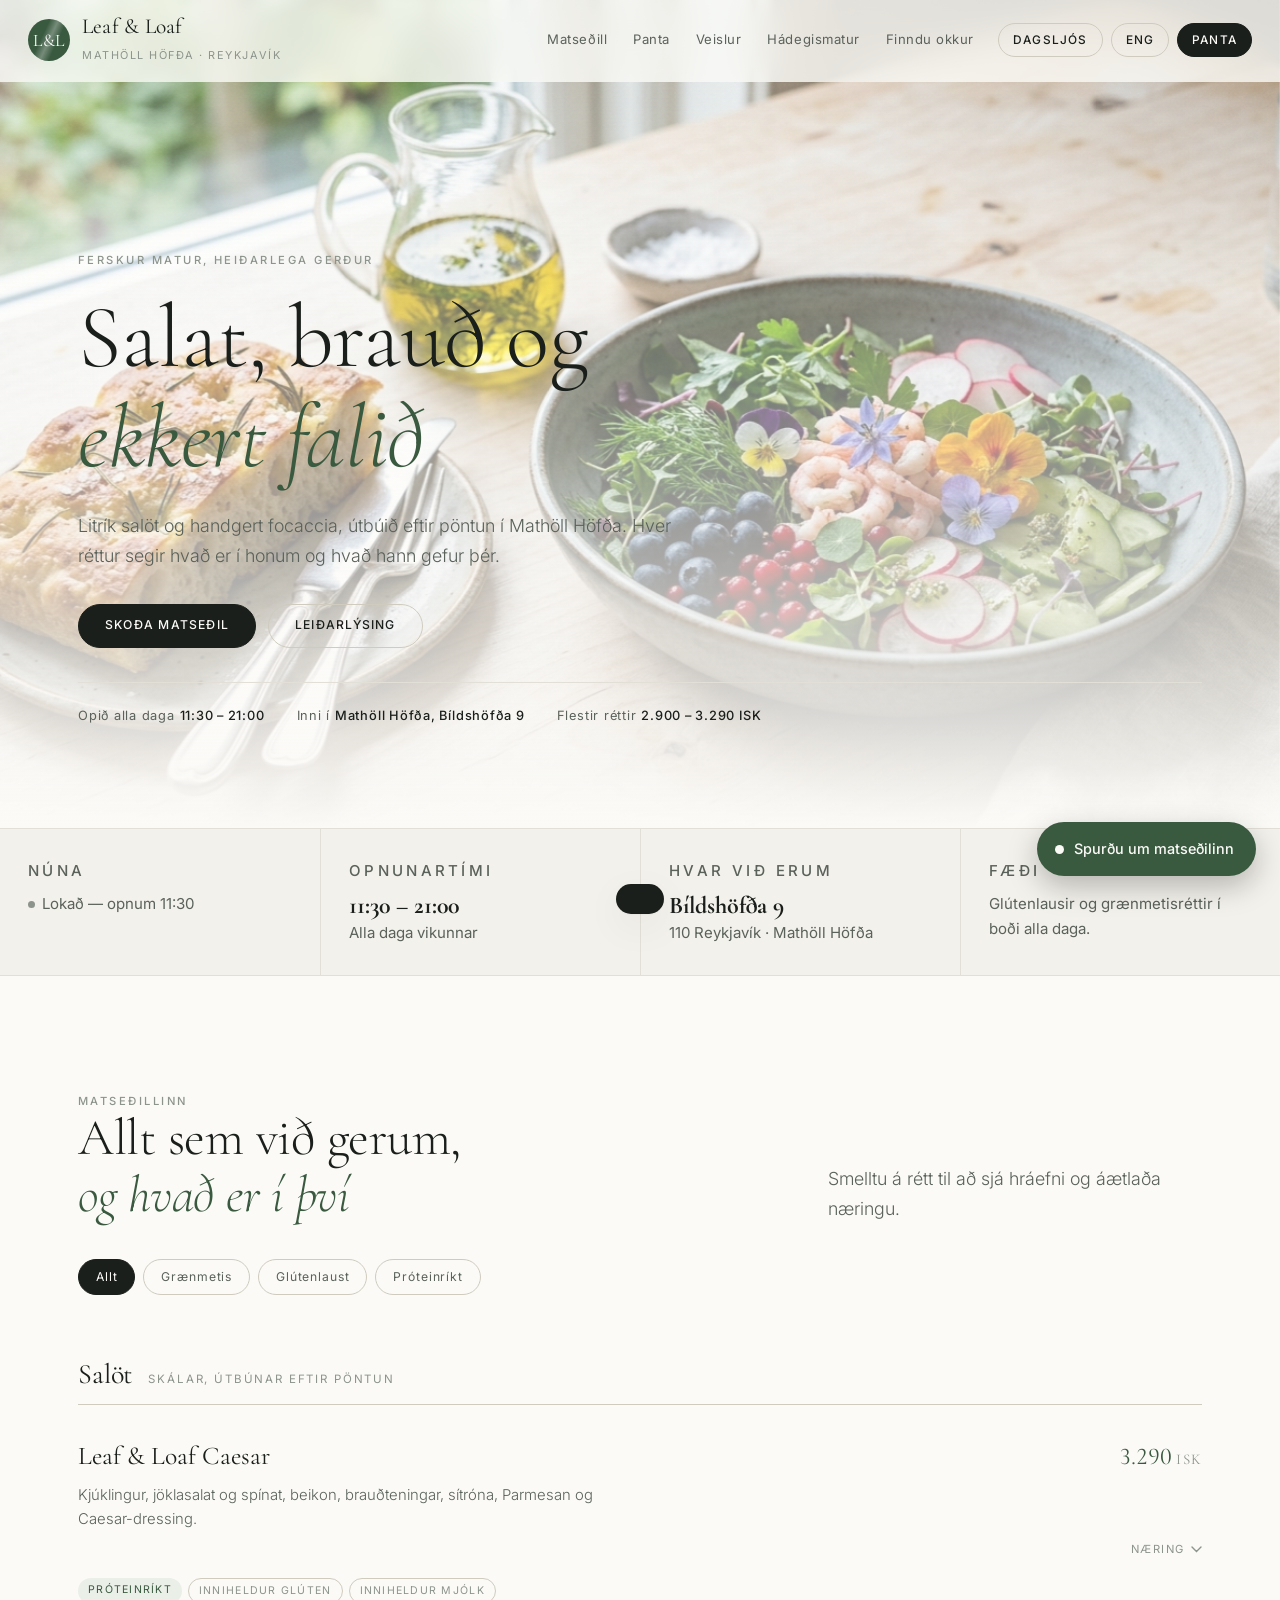
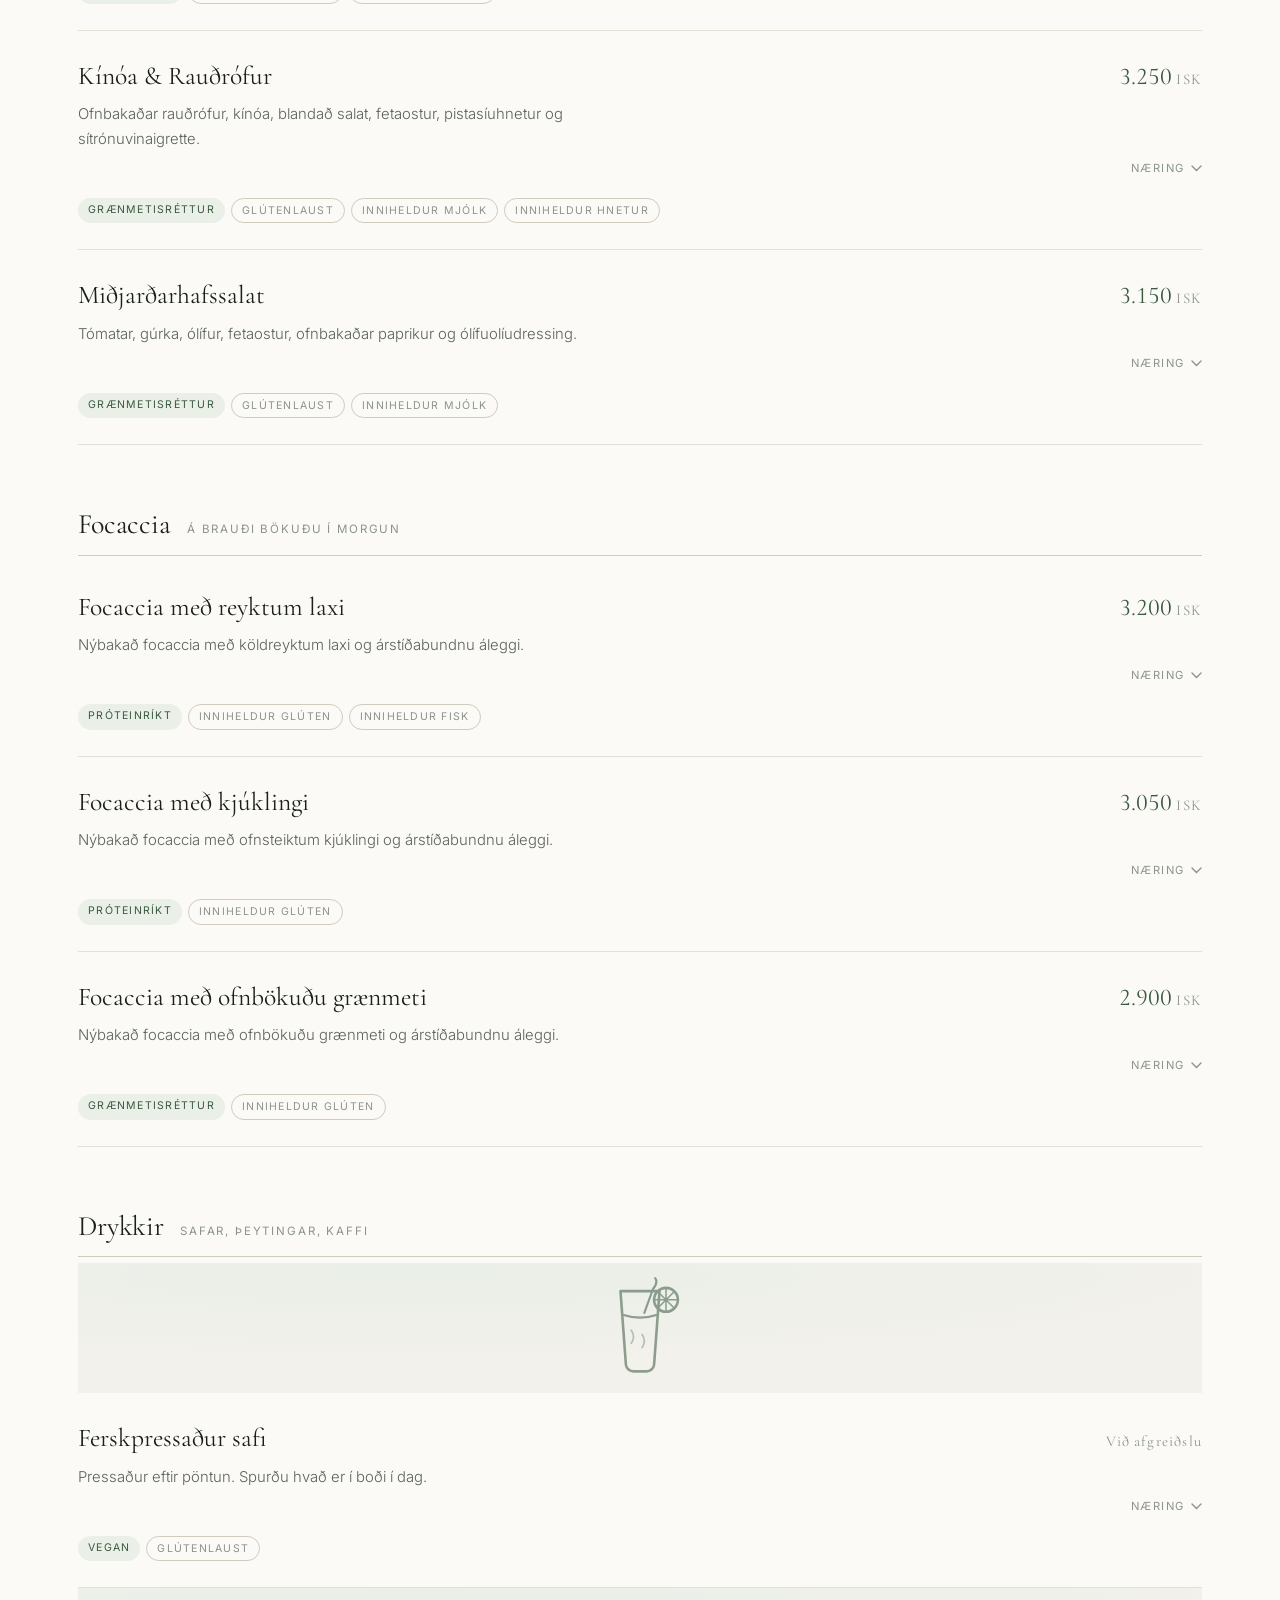
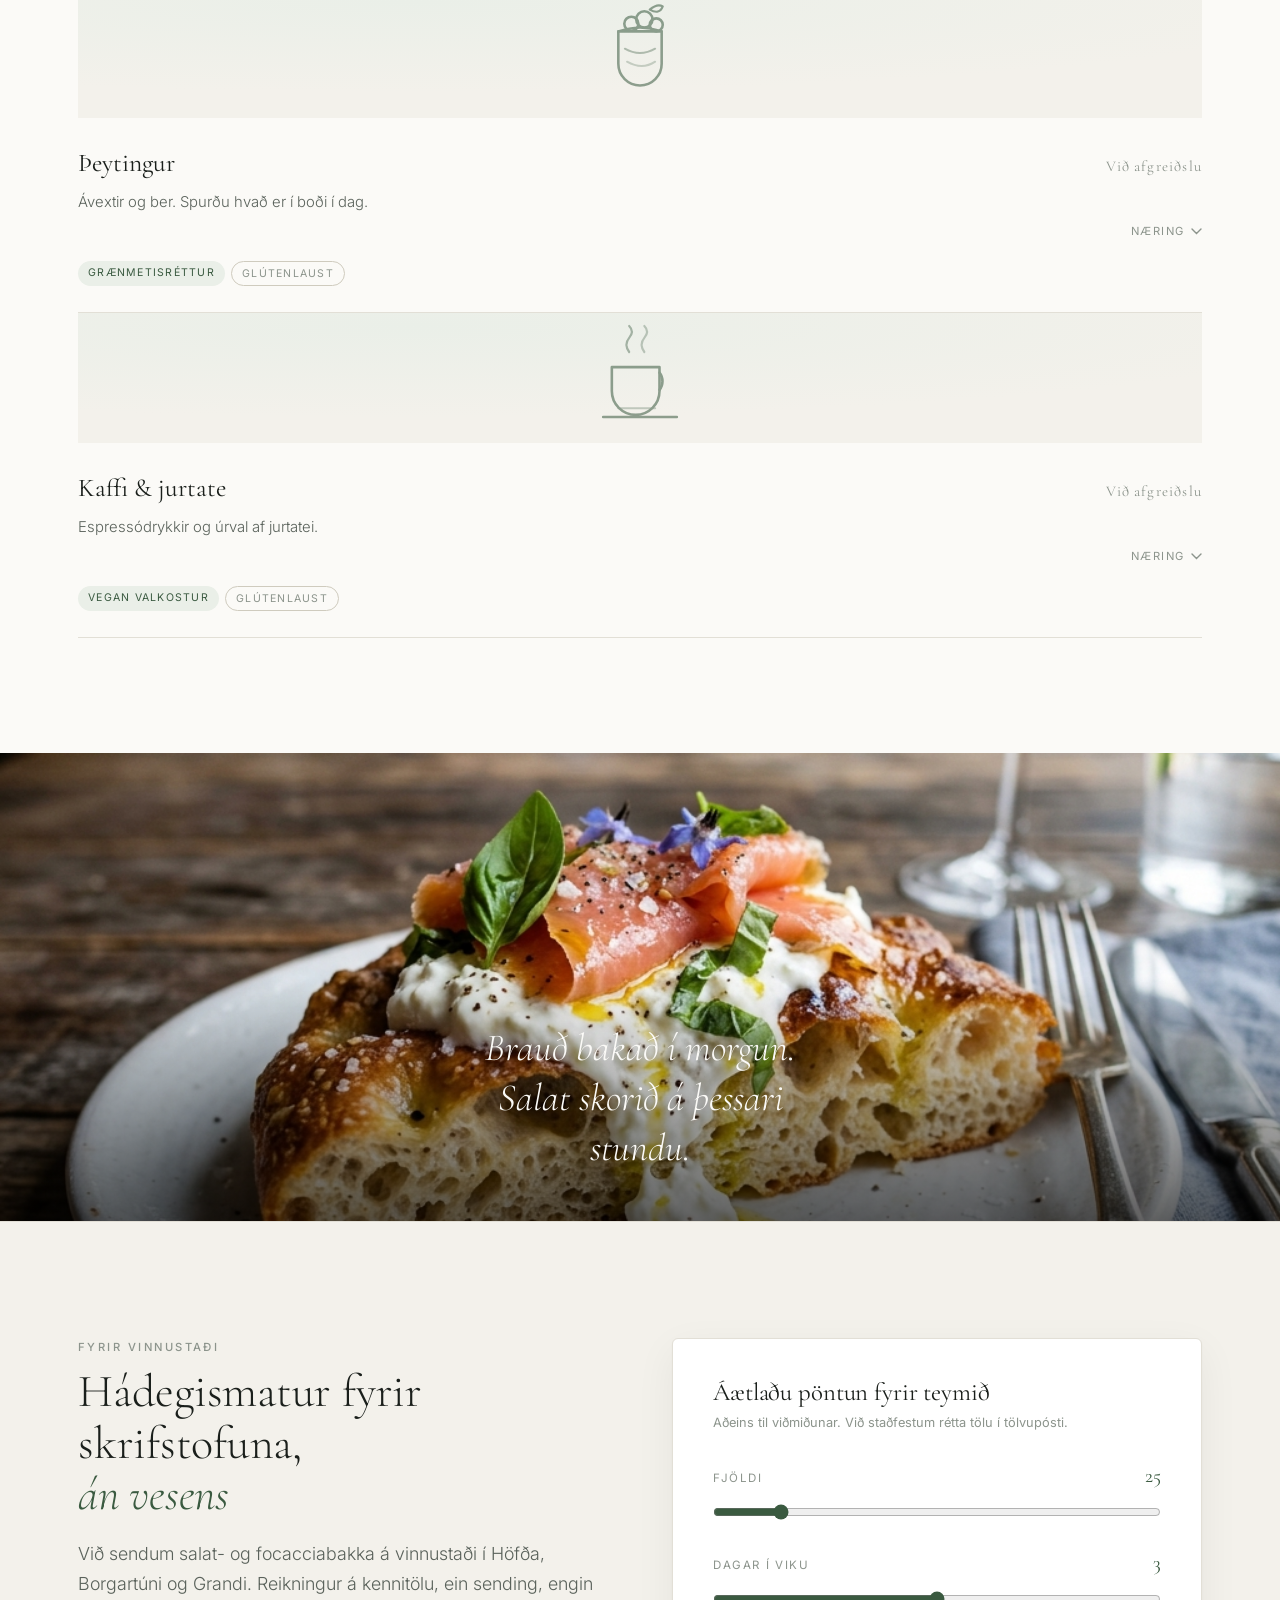
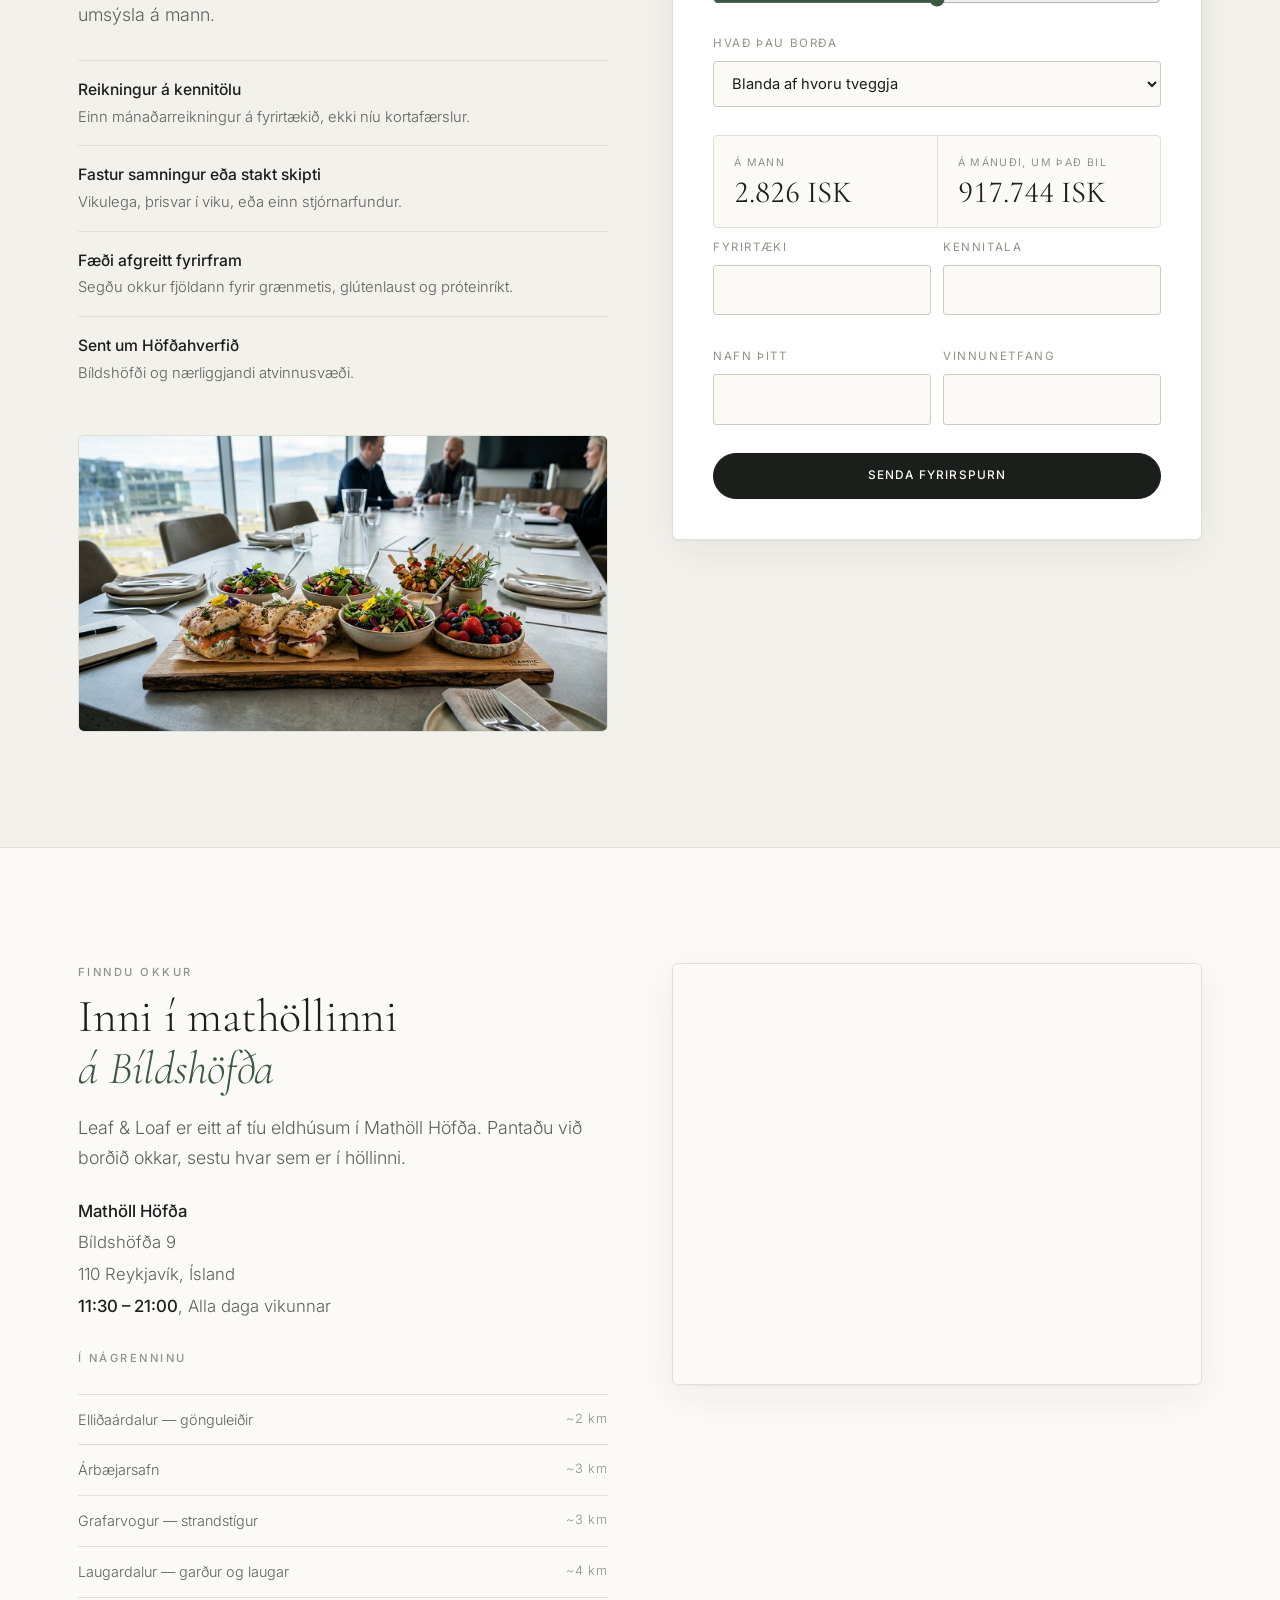
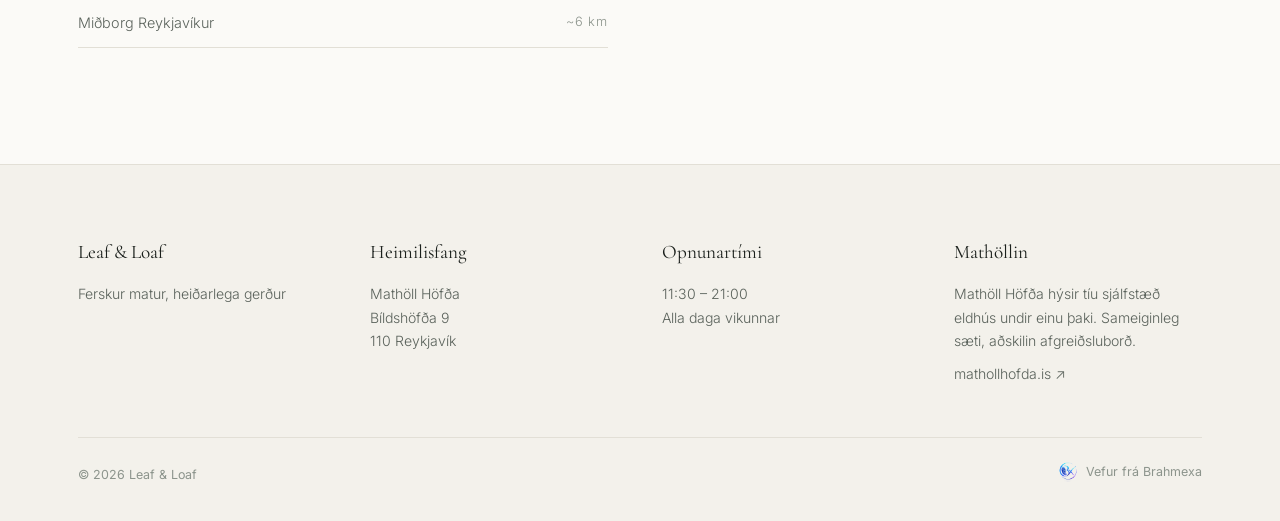
==== commit 8d5b4b20: "Mark the order flow "to be integrated", and place the two shared links FOR THE DEMO  The order page " ====
--- a/restaurants/leaf-and-loaf/index.html
+++ b/restaurants/leaf-and-loaf/index.html
@@ -19,7 +19,7 @@
 
   <link rel="preconnect" href="https://fonts.googleapis.com" />
   <link rel="preconnect" href="https://fonts.gstatic.com" crossorigin />
-  <link rel="stylesheet" href="assets/styles.css?v=20260805b" />
+  <link rel="stylesheet" href="assets/styles.css?v=20260805c" />
 
   <!-- Facts below are sourced from Mathöll Höfða's own site: the hall is at
        Bíldshöfða 9, 110 Reykjavík and is open daily 11:30–21:00. No phone
@@ -344,17 +344,17 @@
 <div class="toast" id="toast" role="status" aria-live="polite"></div>
 
 
-<script src="assets/views.js?v=20260805b"></script>
-<script src="assets/menu-data.js?v=20260805b"></script>
-<script src="assets/answers.js?v=20260805b"></script>
-<script src="assets/illus.js?v=20260805b"></script>
-<script src="assets/app.js?v=20260805b"></script>
+<script src="assets/views.js?v=20260805c"></script>
+<script src="assets/menu-data.js?v=20260805c"></script>
+<script src="assets/answers.js?v=20260805c"></script>
+<script src="assets/illus.js?v=20260805c"></script>
+<script src="assets/app.js?v=20260805c"></script>
 
 <!-- Leaf & Loaf assistant — Brahmando multi-tenant orchestrator.
      No API key in the browser: the embed endpoint is origin-checked and
      injects the tenant key server-side. -->
 
 
-<script src="assets/assistant.js?v=20260805b"></script>
+<script src="assets/assistant.js?v=20260805c"></script>
 </body>
 </html>
--- a/restaurants/leaf-and-loaf/assets/styles.css
+++ b/restaurants/leaf-and-loaf/assets/styles.css
@@ -1066,6 +1066,20 @@
 
 #sendOrder:disabled { opacity: .45; cursor: default; }
 
+/* "To be integrated" — deliberately the most visible thing near the send
+   button during a demo, so nobody leaves the room believing the till is live. */
+.integnote {
+  margin-top: 16px; padding: 13px 15px;
+  border: 1px solid var(--rule-strong); border-radius: 10px;
+  background: var(--paper-2);
+}
+.integnote__tag {
+  display: inline-block; margin-bottom: 7px;
+  font-size: .62rem; letter-spacing: .14em; text-transform: uppercase;
+  color: var(--berry); border: 1px solid var(--berry); border-radius: 999px; padding: 2px 10px;
+}
+.integnote p { font-size: .78rem; color: var(--ink-2); line-height: 1.55; }
+
 .hallnote { margin-top: 14px; text-align: center; font-size: .8rem; }
 .hallnote a { color: var(--moss); border-bottom: 1px solid transparent; }
 .hallnote a:hover { border-bottom-color: var(--moss); }
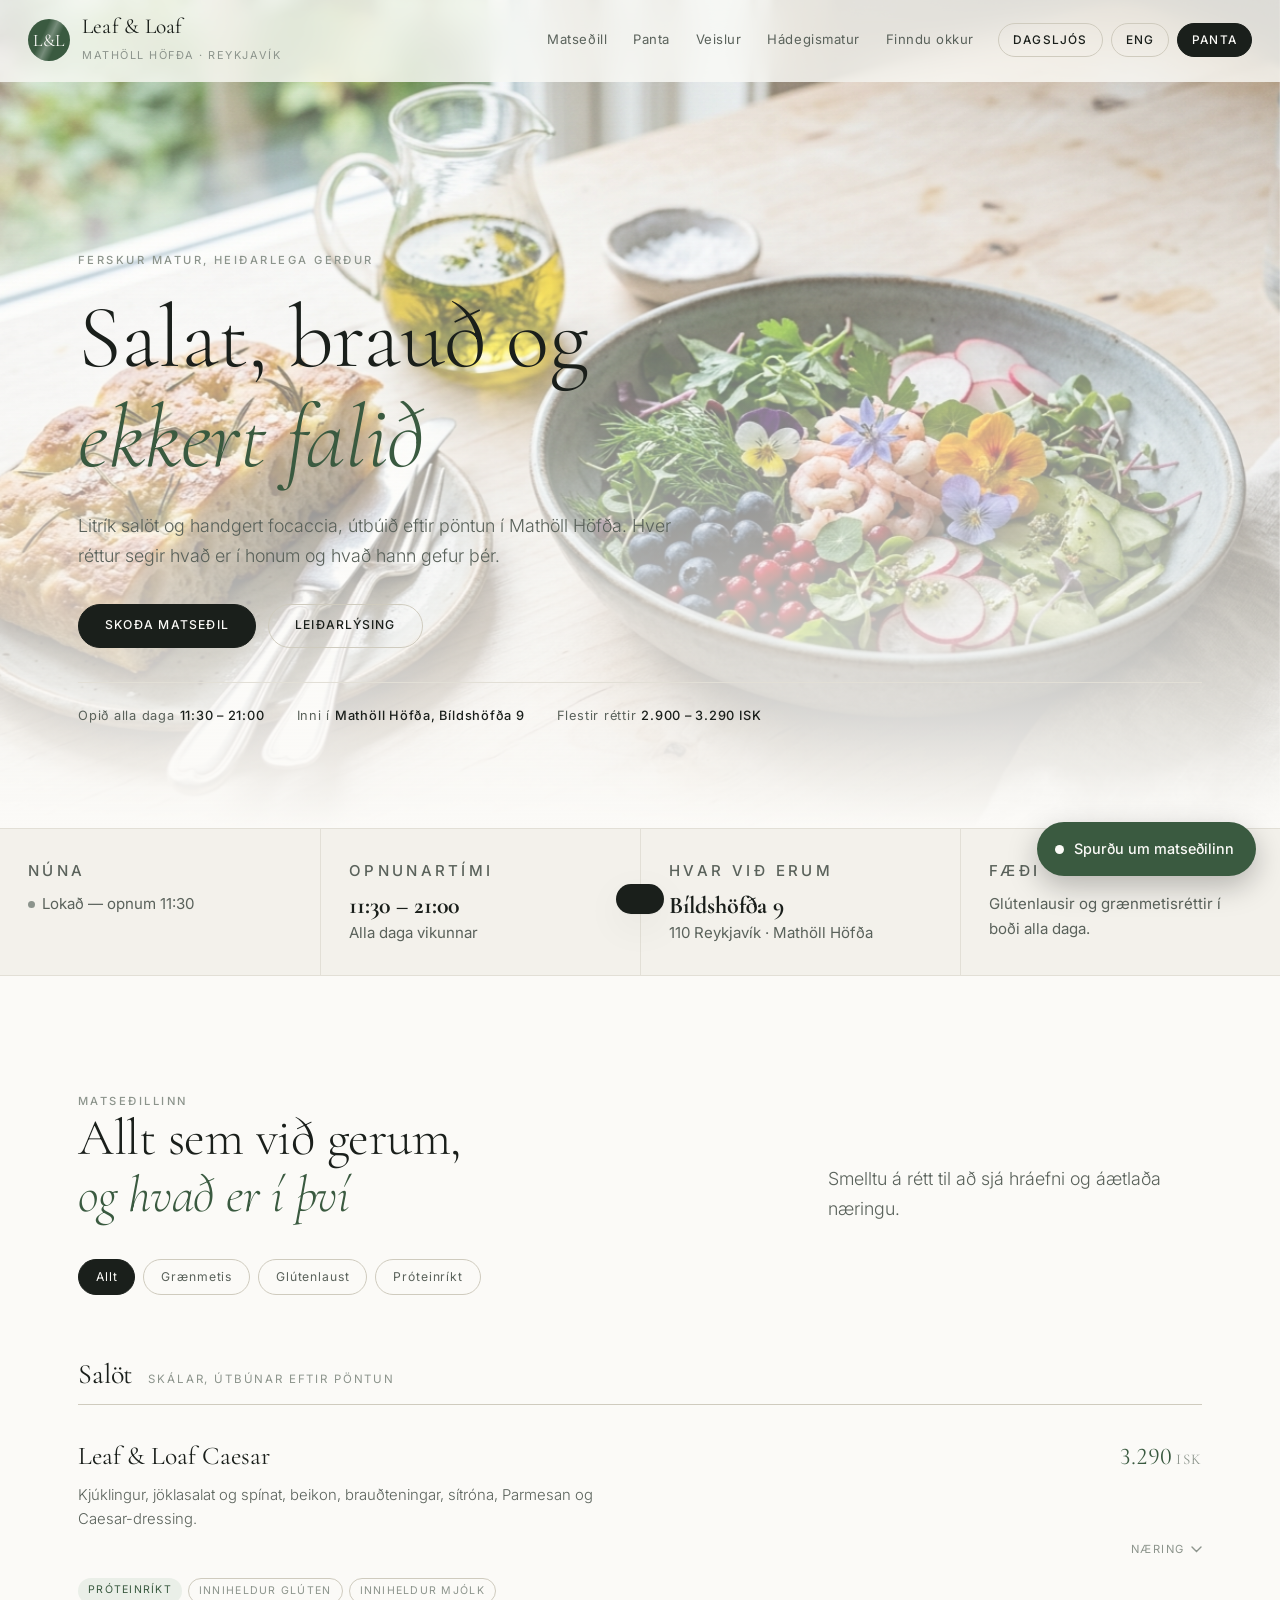
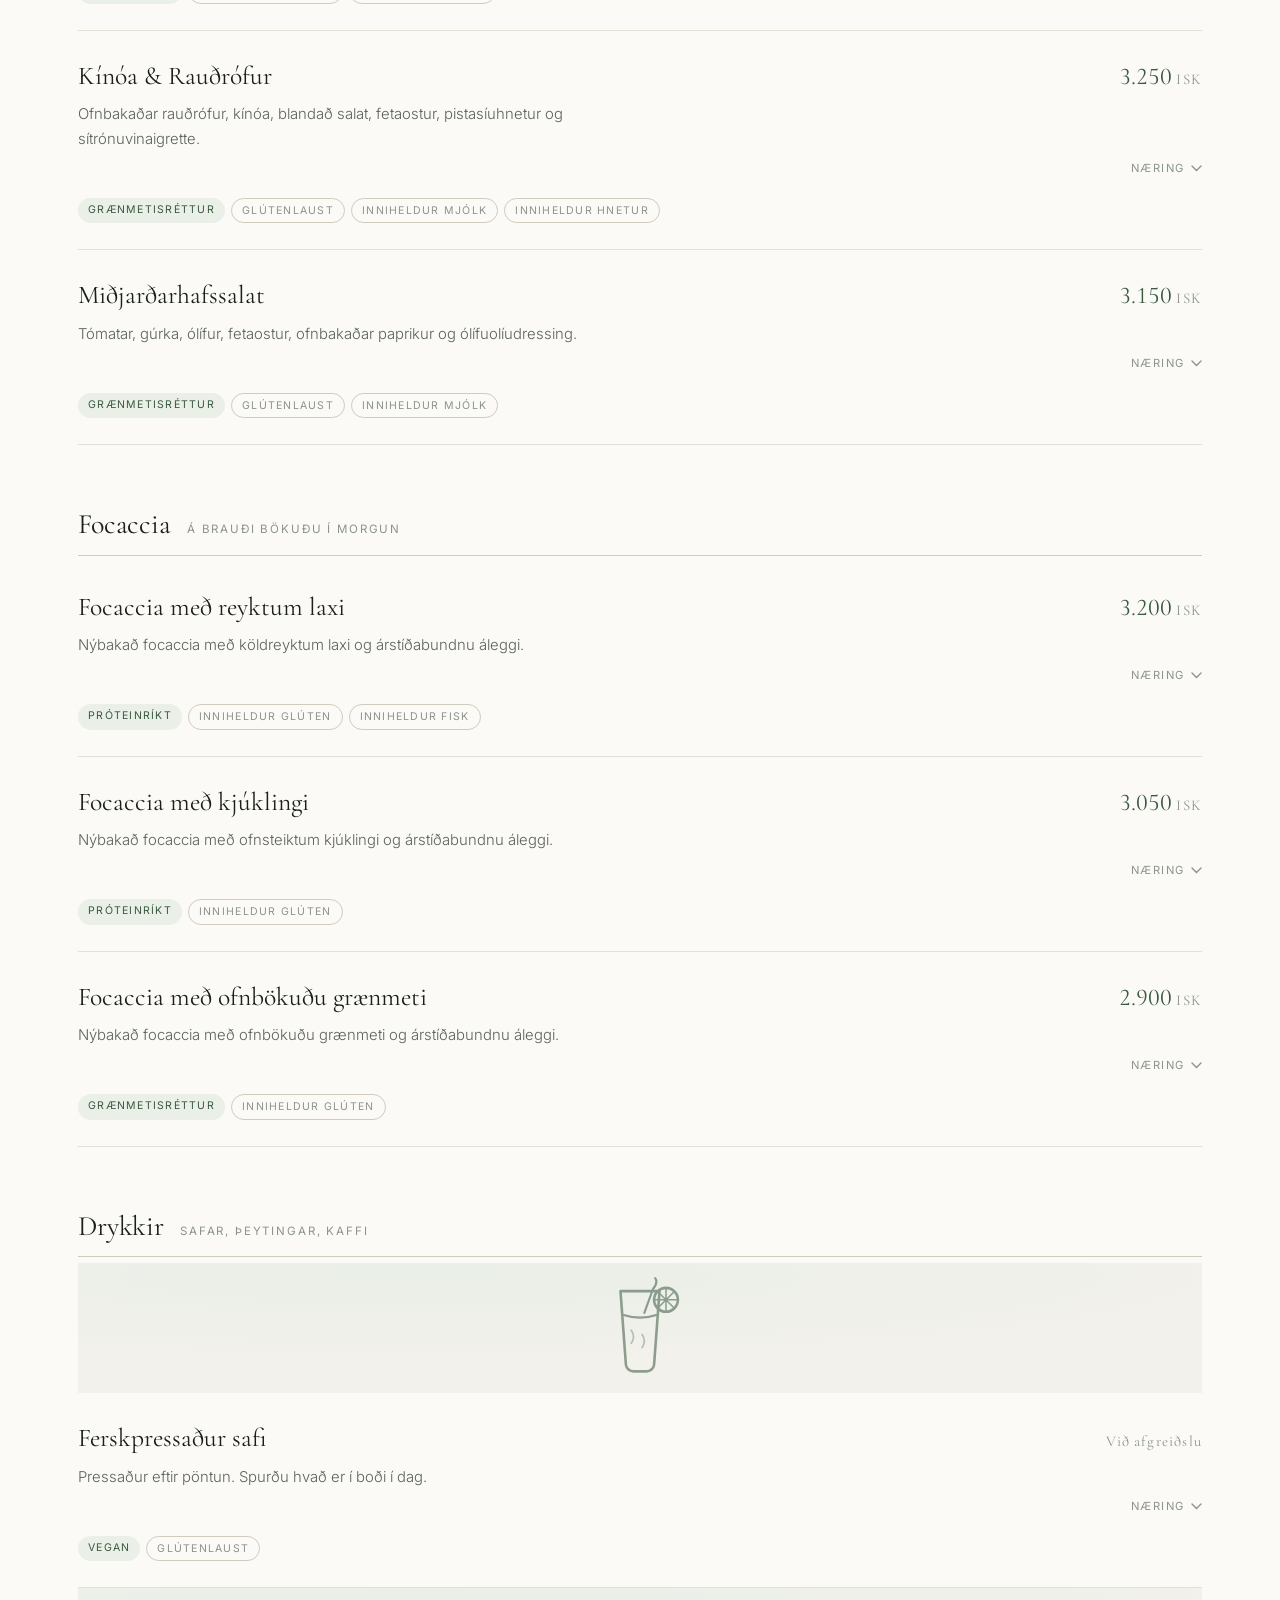
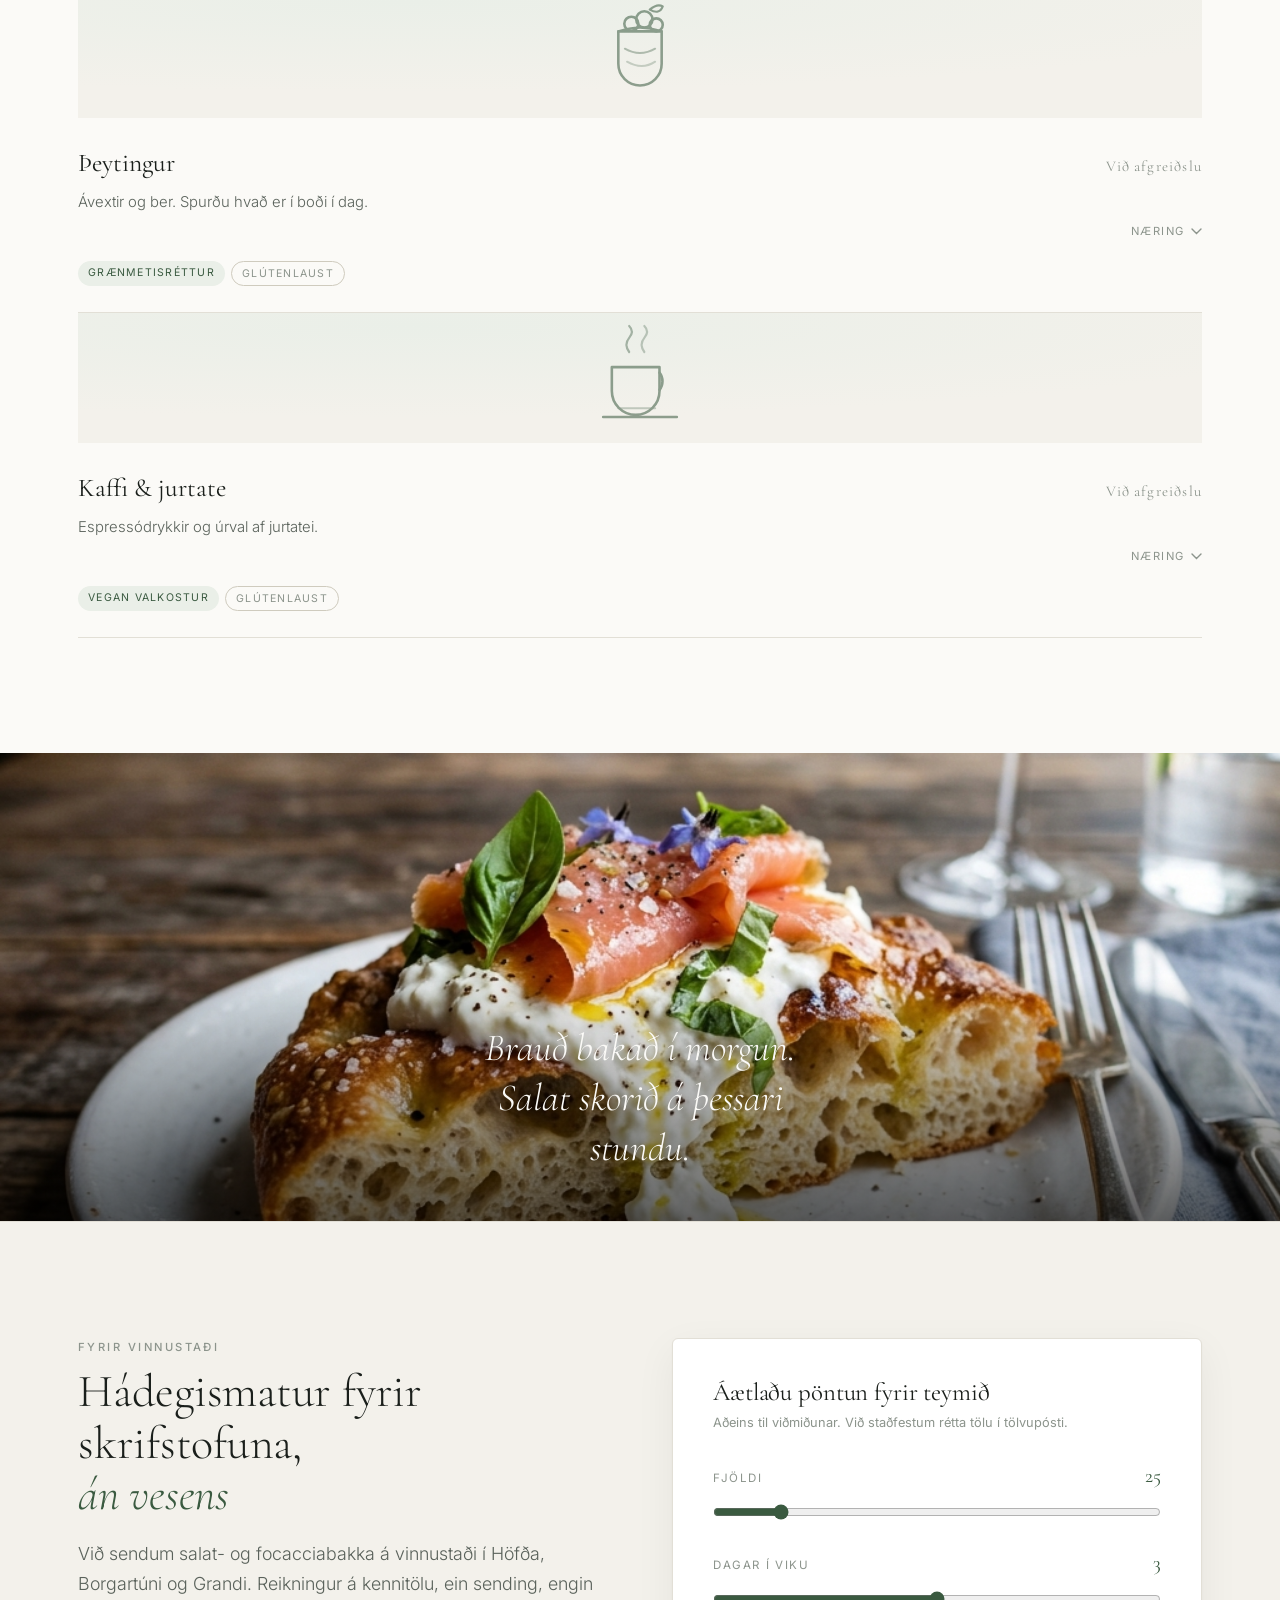
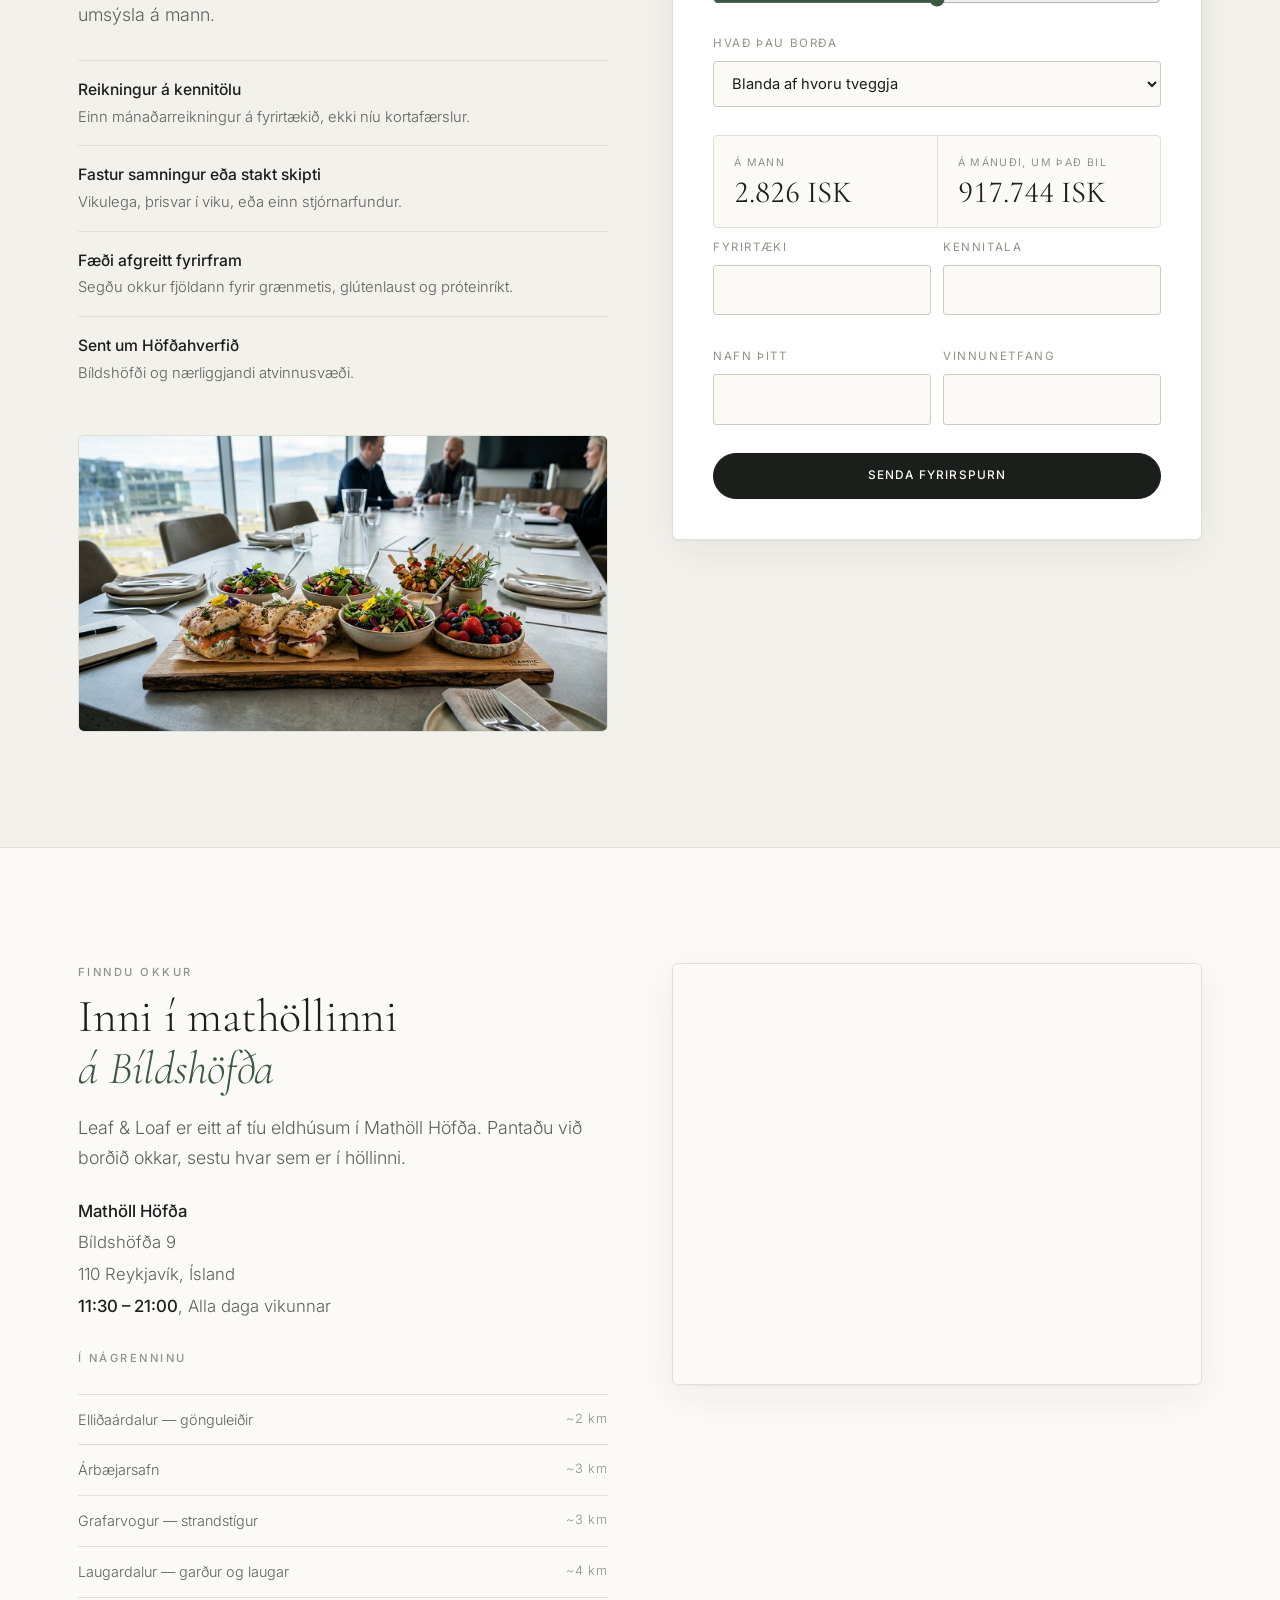
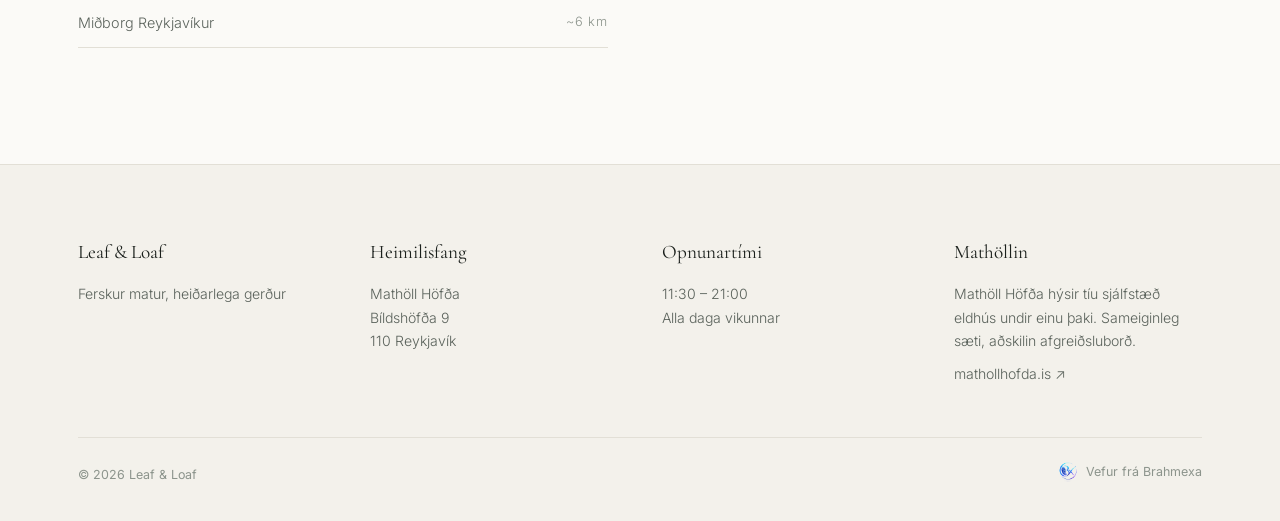
==== commit f6c7b871: "Answer whole-menu nutrition locally, and lay it out properly Asked for nutritional values with no di" ====
--- a/restaurants/leaf-and-loaf/index.html
+++ b/restaurants/leaf-and-loaf/index.html
@@ -19,7 +19,7 @@
 
   <link rel="preconnect" href="https://fonts.googleapis.com" />
   <link rel="preconnect" href="https://fonts.gstatic.com" crossorigin />
-  <link rel="stylesheet" href="assets/styles.css?v=20260805c" />
+  <link rel="stylesheet" href="assets/styles.css?v=20260805e" />
 
   <!-- Facts below are sourced from Mathöll Höfða's own site: the hall is at
        Bíldshöfða 9, 110 Reykjavík and is open daily 11:30–21:00. No phone
@@ -344,17 +344,17 @@
 <div class="toast" id="toast" role="status" aria-live="polite"></div>
 
 
-<script src="assets/views.js?v=20260805c"></script>
-<script src="assets/menu-data.js?v=20260805c"></script>
-<script src="assets/answers.js?v=20260805c"></script>
-<script src="assets/illus.js?v=20260805c"></script>
-<script src="assets/app.js?v=20260805c"></script>
+<script src="assets/views.js?v=20260805e"></script>
+<script src="assets/menu-data.js?v=20260805e"></script>
+<script src="assets/answers.js?v=20260805e"></script>
+<script src="assets/illus.js?v=20260805e"></script>
+<script src="assets/app.js?v=20260805e"></script>
 
 <!-- Leaf & Loaf assistant — Brahmando multi-tenant orchestrator.
      No API key in the browser: the embed endpoint is origin-checked and
      injects the tenant key server-side. -->
 
 
-<script src="assets/assistant.js?v=20260805c"></script>
+<script src="assets/assistant.js?v=20260805e"></script>
 </body>
 </html>
--- a/restaurants/leaf-and-loaf/assets/styles.css
+++ b/restaurants/leaf-and-loaf/assets/styles.css
@@ -1132,6 +1132,14 @@
 .llchat {
   position: fixed; right: 24px; bottom: 24px; z-index: 995;
   display: flex; flex-direction: column;
+  /* The panel is a <section>, so it was inheriting the page's own
+     `section { padding: clamp(72px, 9vw, 132px) 0 }` — 115px of dead space
+     above the header and below the footer at a 1280px viewport, with the
+     message list squeezed to 150px of a 560px panel. Reset it explicitly
+     rather than renaming the element, so any other page-level rule that
+     targets `section` cannot reach in here either. */
+  padding: 0;
+  margin: 0;
   width: 400px; height: 560px;
   max-width: calc(100vw - 32px); max-height: calc(100vh - 48px);
   background: var(--card);
@@ -1209,7 +1217,8 @@
 
 .llmsg__body p { margin: 0 0 .6em; }
 .llmsg__body p:last-child { margin-bottom: 0; }
-.llmsg__body ul { margin: .2em 0 .4em; padding-left: 1.1em; }
+.llmsg__body ul, .llmsg__body ol { margin: .3em 0 .5em; padding-left: 1.25em; }
+.llmsg__body ol { list-style: decimal; }
 .llmsg__body li { margin: .16em 0; }
 .llmsg__body strong { font-weight: 600; }
 .llmsg__body em { font-style: normal; font-size: .82em; color: var(--ink-3); display: block; margin-top: .5em; }
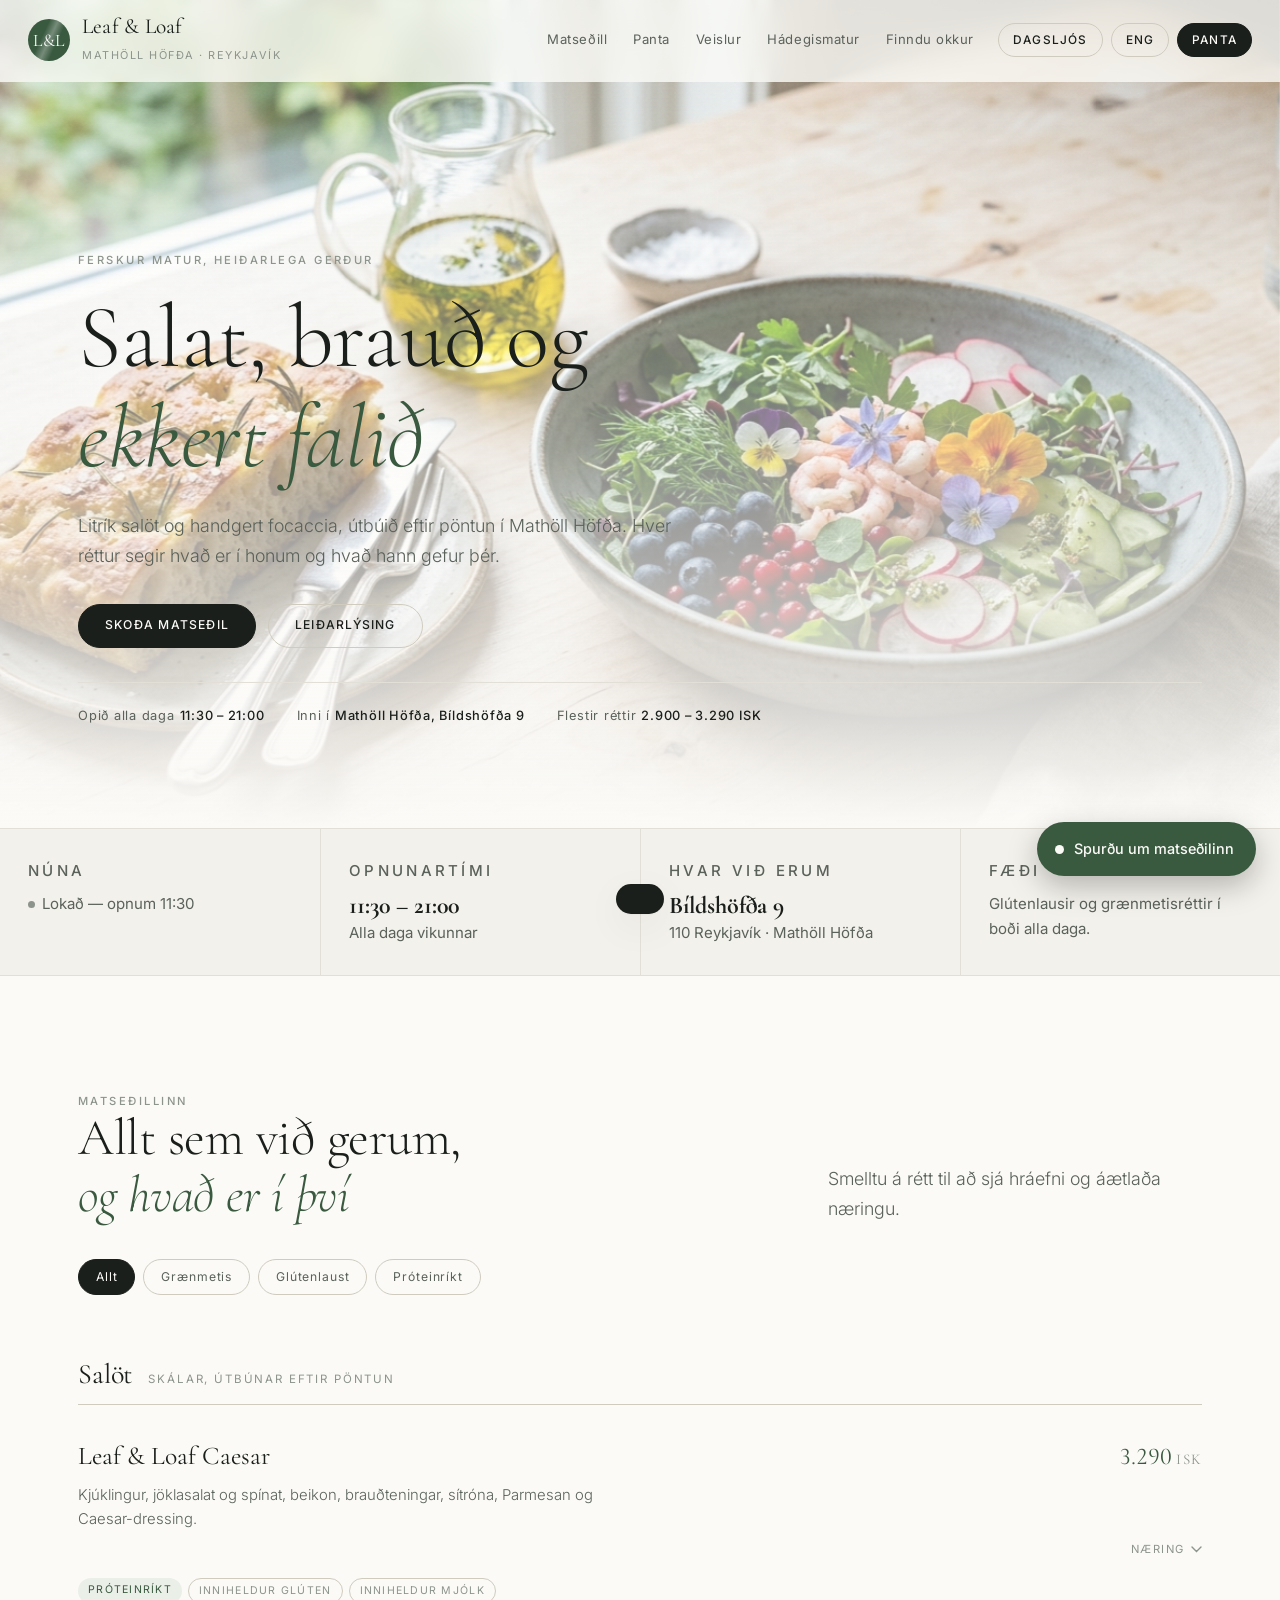
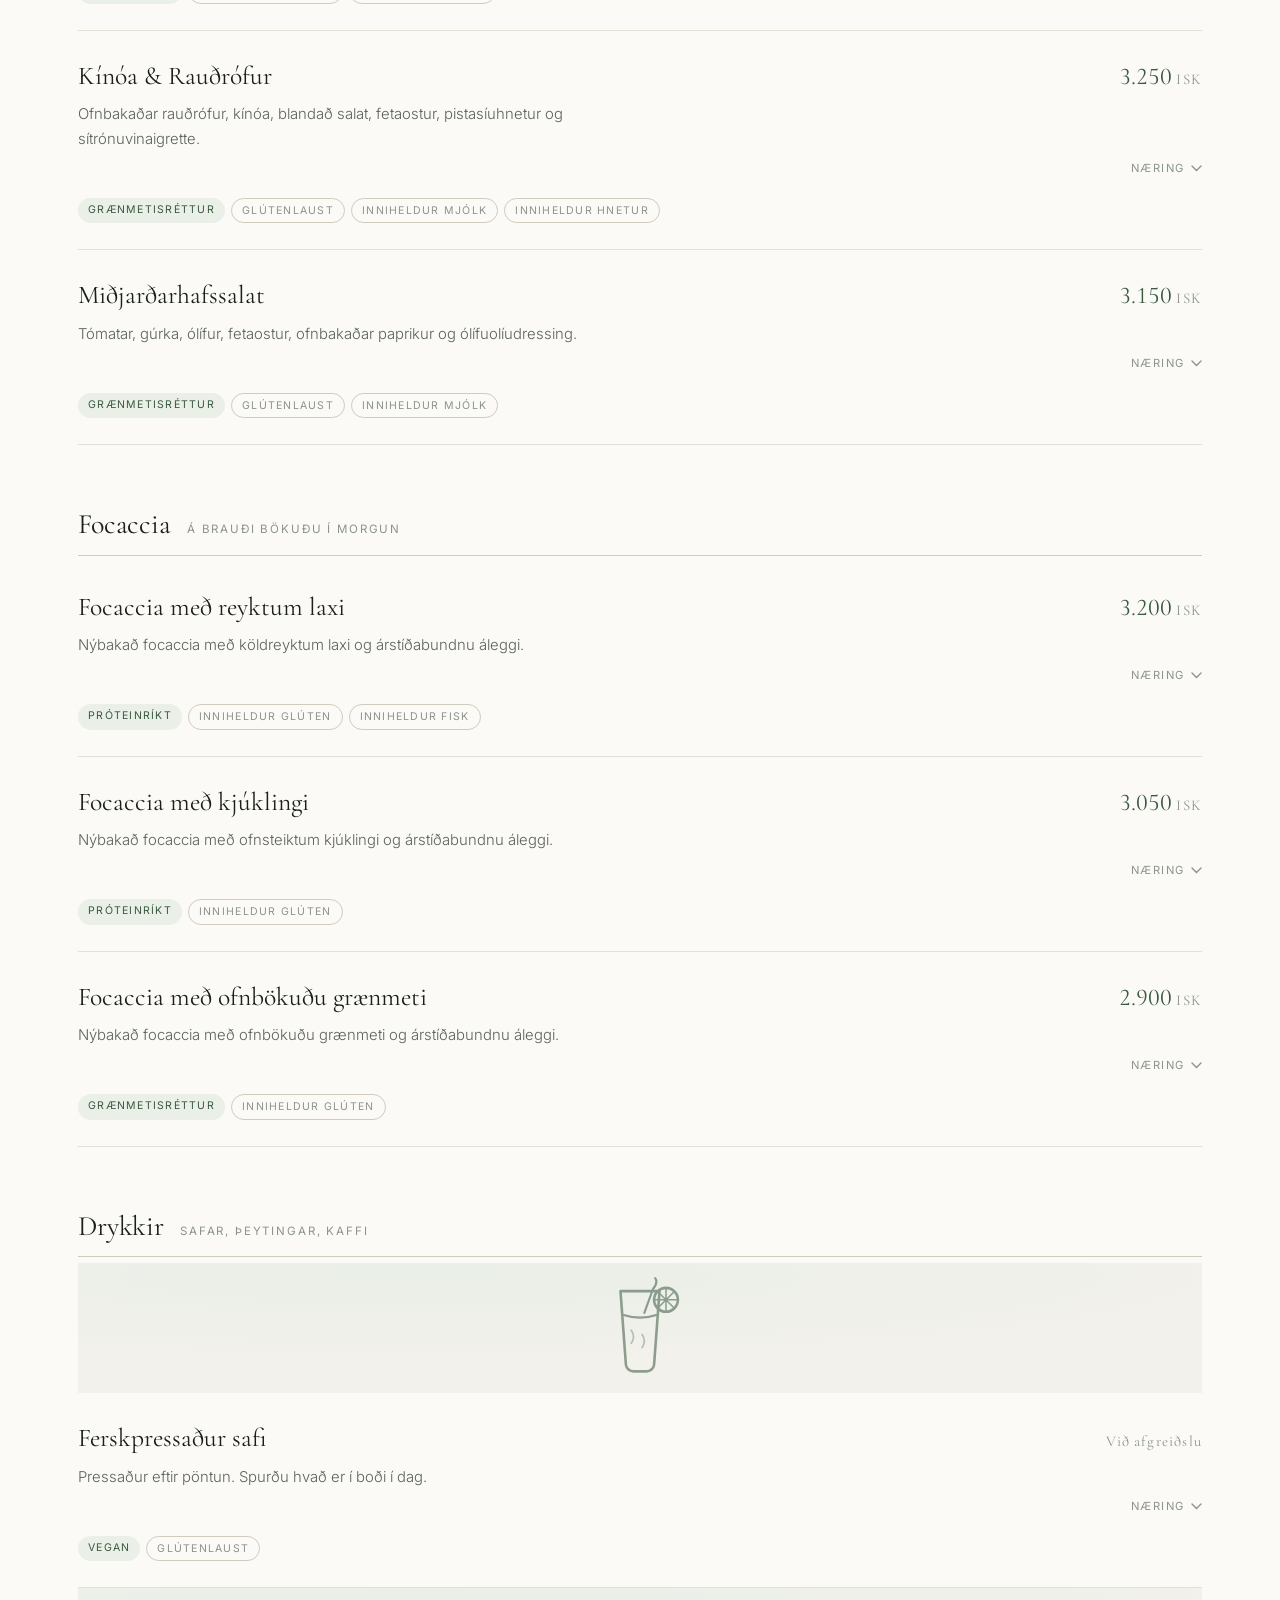
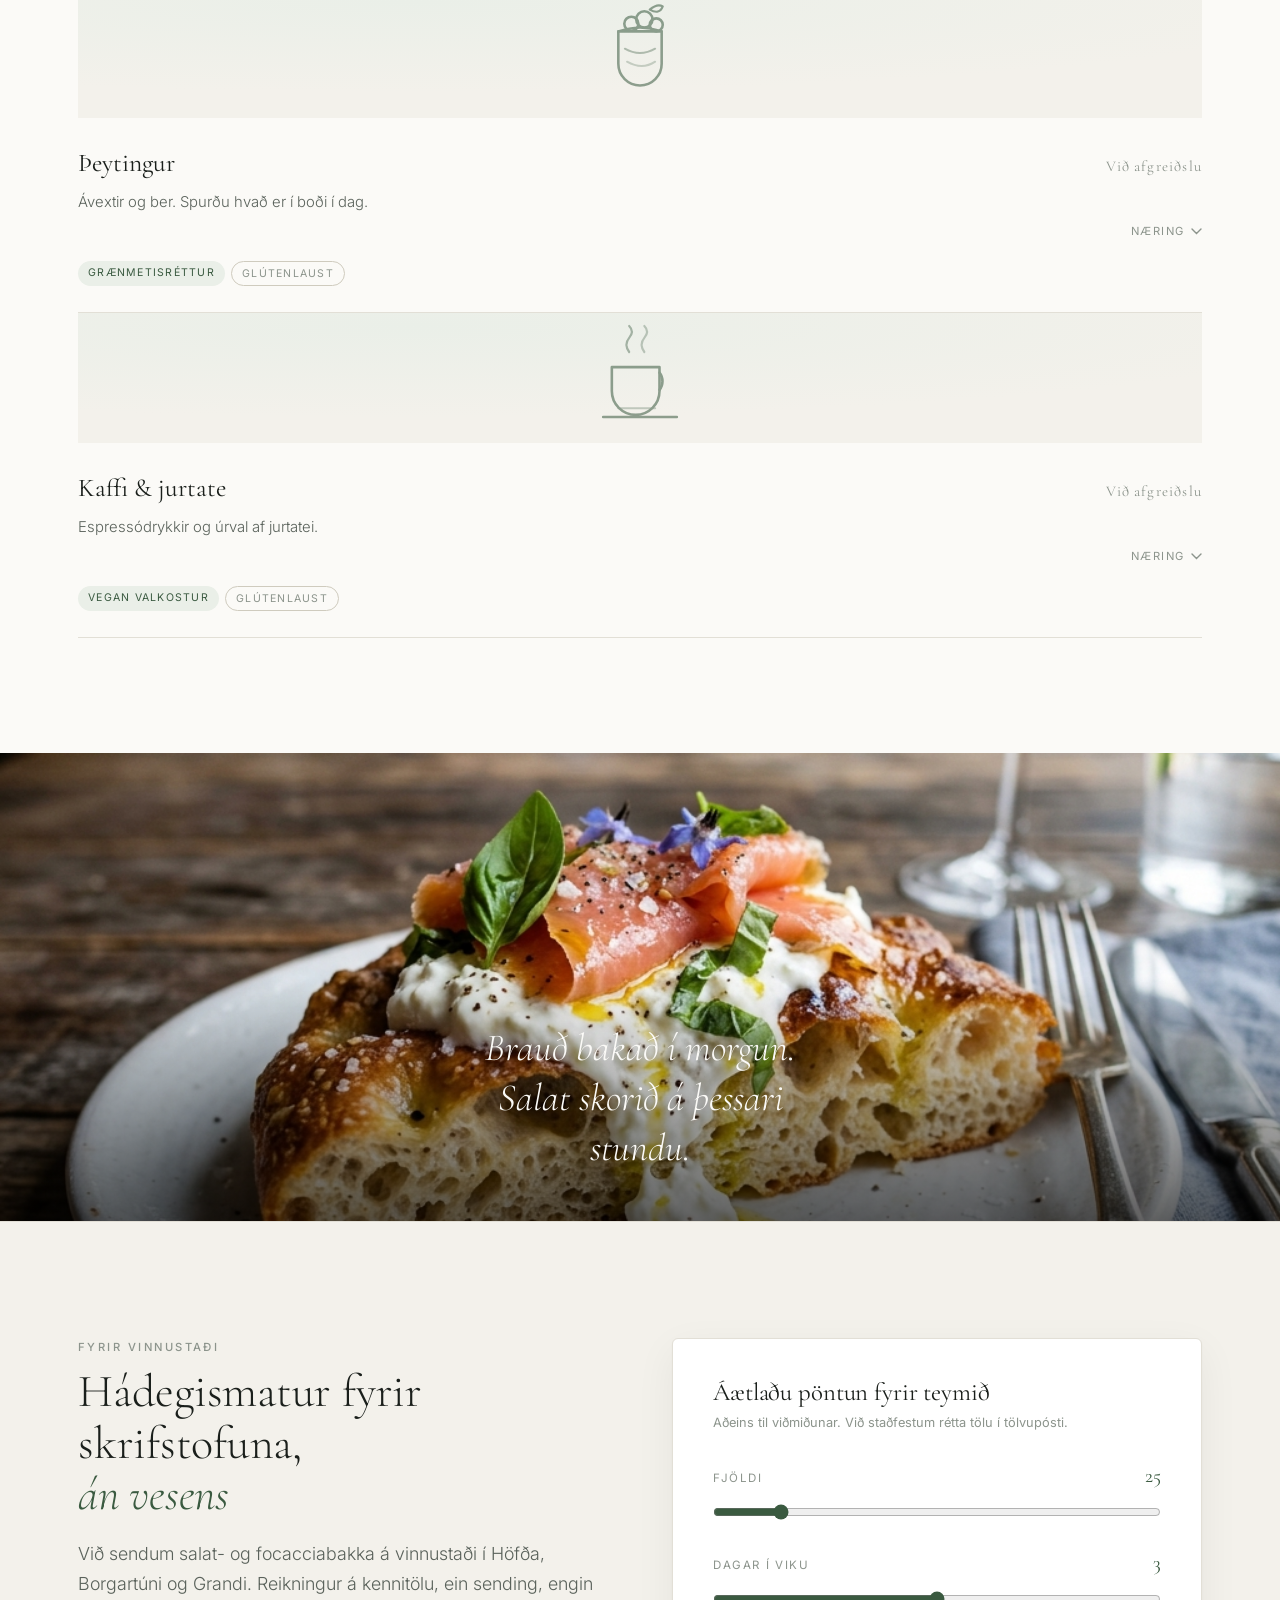
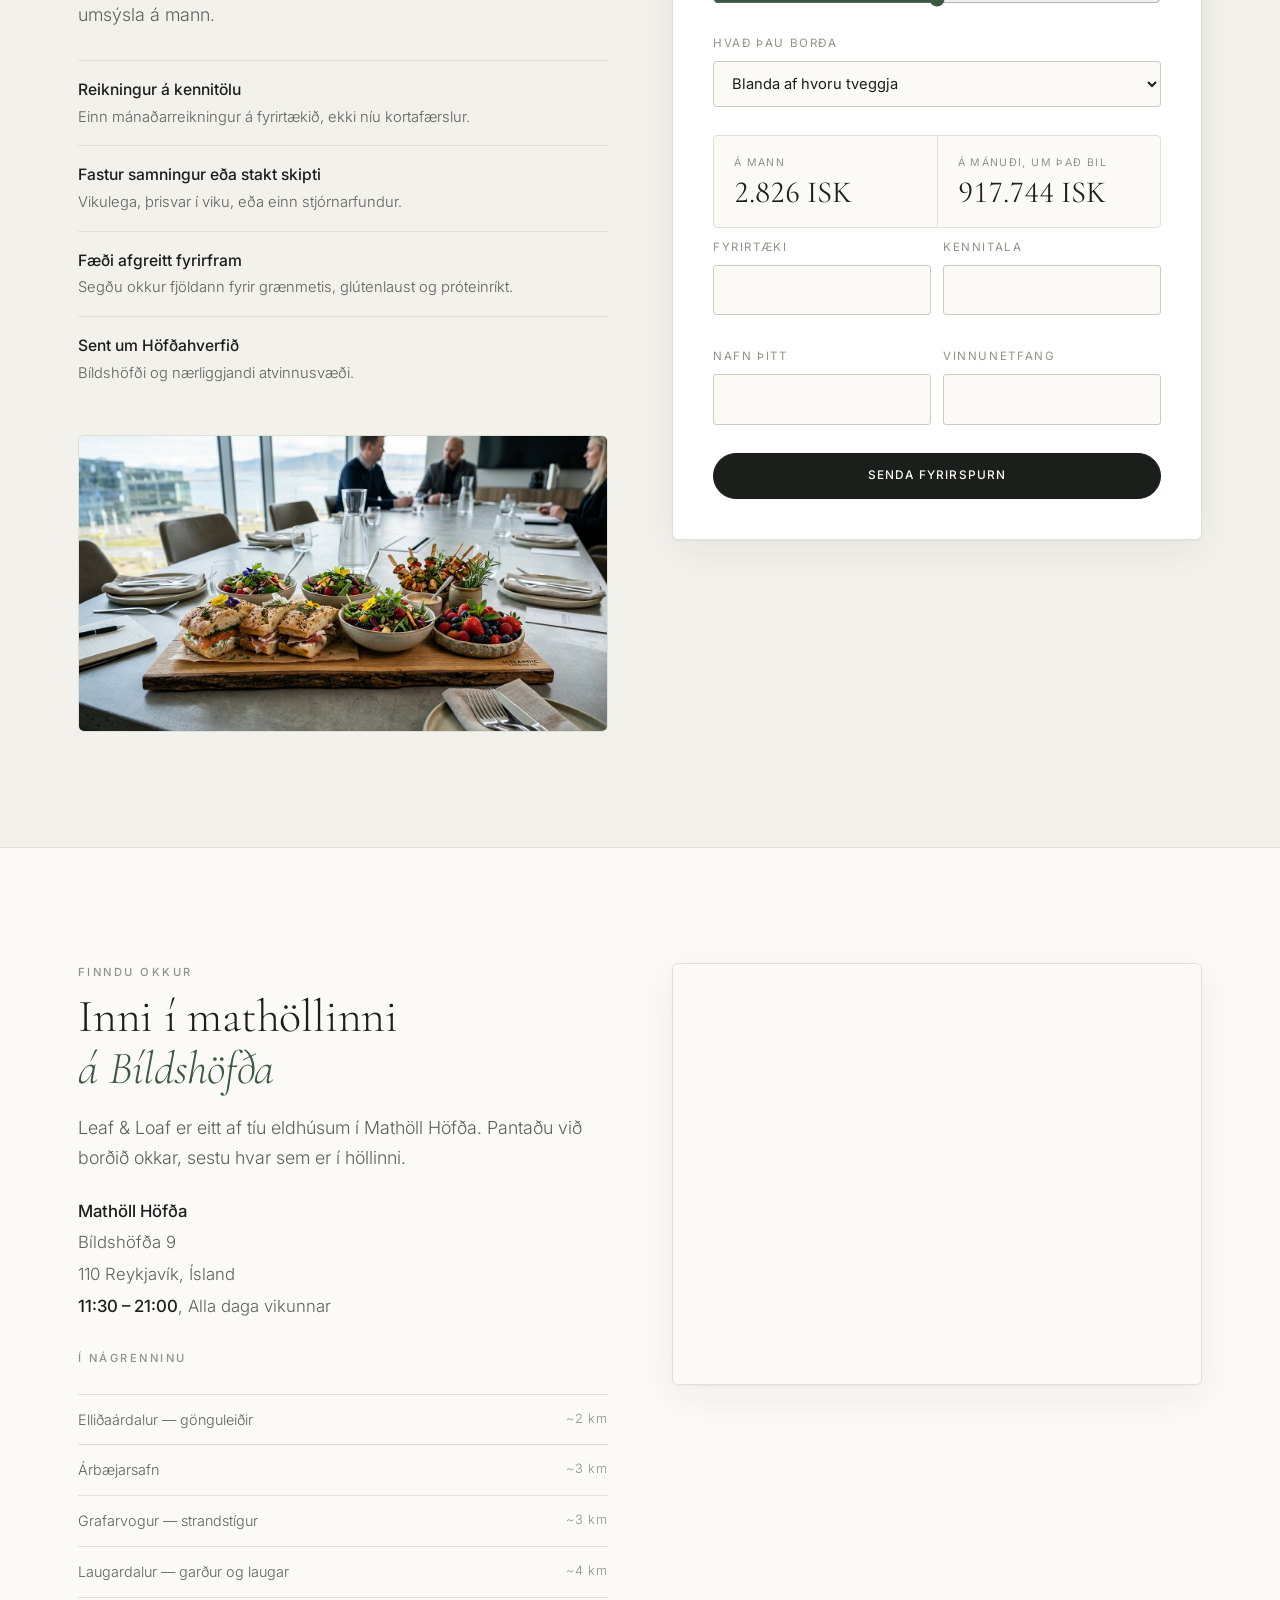
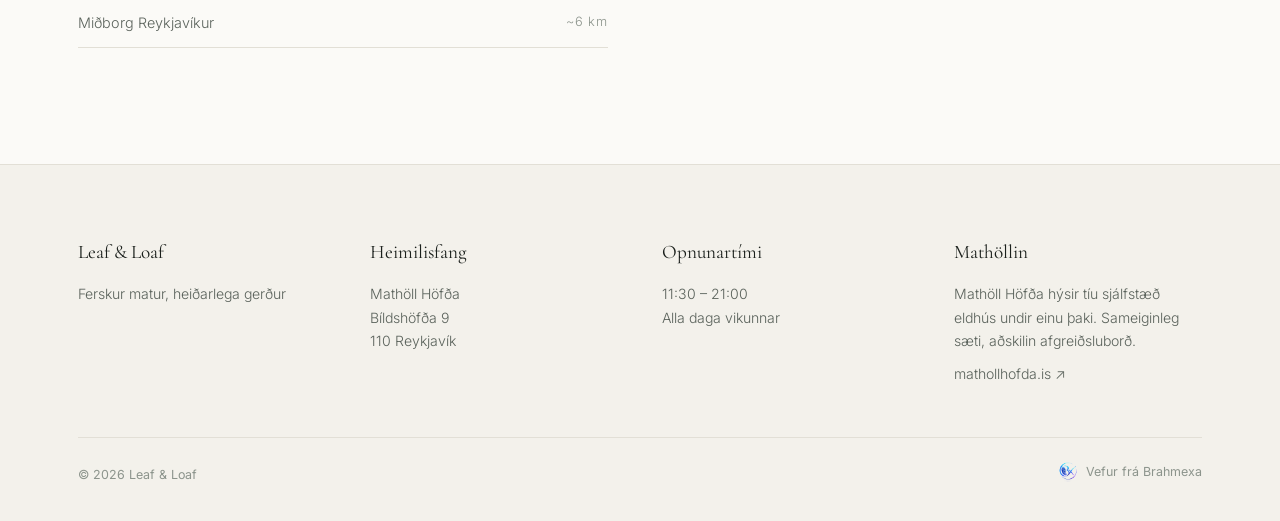
==== commit 720e571e: "Answer menu questions in depth: provenance, recommendations, full menu The whole-menu answer was a b" ====
--- a/restaurants/leaf-and-loaf/index.html
+++ b/restaurants/leaf-and-loaf/index.html
@@ -19,7 +19,7 @@
 
   <link rel="preconnect" href="https://fonts.googleapis.com" />
   <link rel="preconnect" href="https://fonts.gstatic.com" crossorigin />
-  <link rel="stylesheet" href="assets/styles.css?v=20260805e" />
+  <link rel="stylesheet" href="assets/styles.css?v=20260805f" />
 
   <!-- Facts below are sourced from Mathöll Höfða's own site: the hall is at
        Bíldshöfða 9, 110 Reykjavík and is open daily 11:30–21:00. No phone
@@ -344,17 +344,17 @@
 <div class="toast" id="toast" role="status" aria-live="polite"></div>
 
 
-<script src="assets/views.js?v=20260805e"></script>
-<script src="assets/menu-data.js?v=20260805e"></script>
-<script src="assets/answers.js?v=20260805e"></script>
-<script src="assets/illus.js?v=20260805e"></script>
-<script src="assets/app.js?v=20260805e"></script>
+<script src="assets/views.js?v=20260805f"></script>
+<script src="assets/menu-data.js?v=20260805f"></script>
+<script src="assets/answers.js?v=20260805f"></script>
+<script src="assets/illus.js?v=20260805f"></script>
+<script src="assets/app.js?v=20260805f"></script>
 
 <!-- Leaf & Loaf assistant — Brahmando multi-tenant orchestrator.
      No API key in the browser: the embed endpoint is origin-checked and
      injects the tenant key server-side. -->
 
 
-<script src="assets/assistant.js?v=20260805e"></script>
+<script src="assets/assistant.js?v=20260805f"></script>
 </body>
 </html>
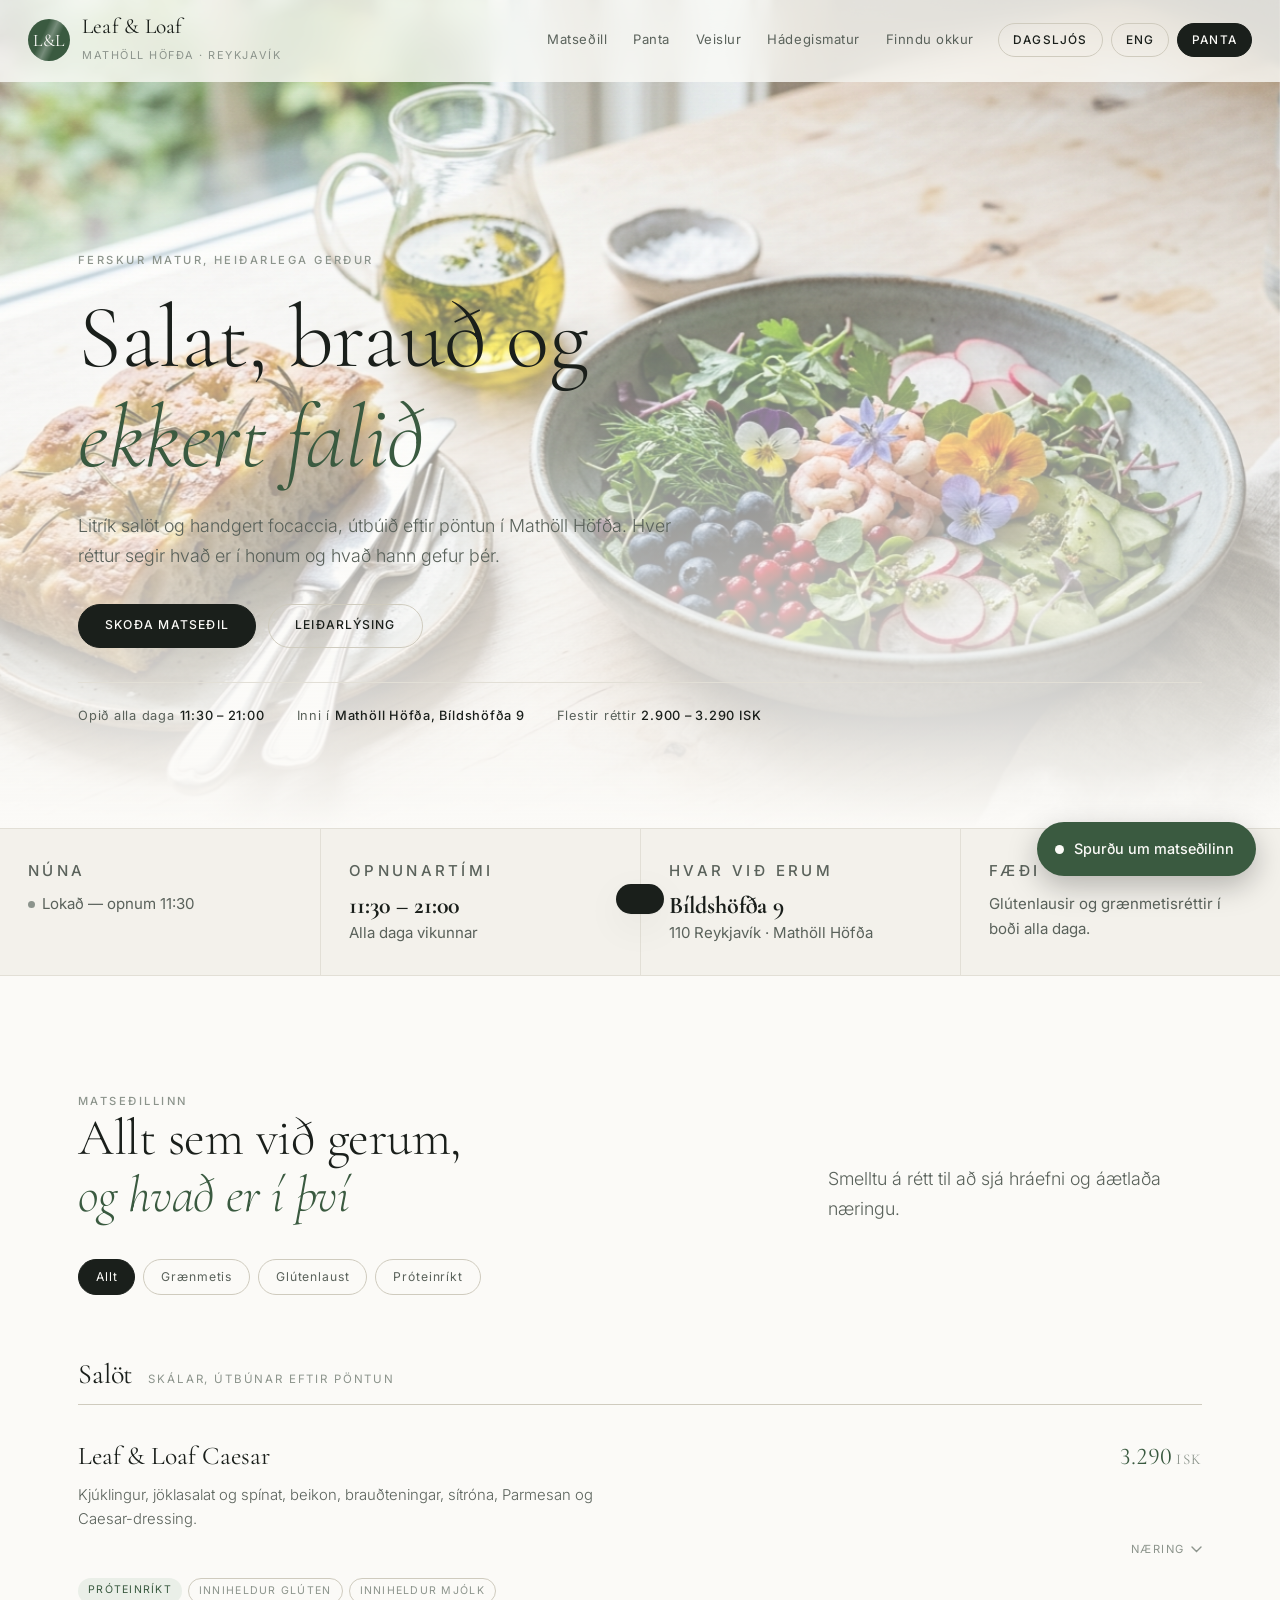
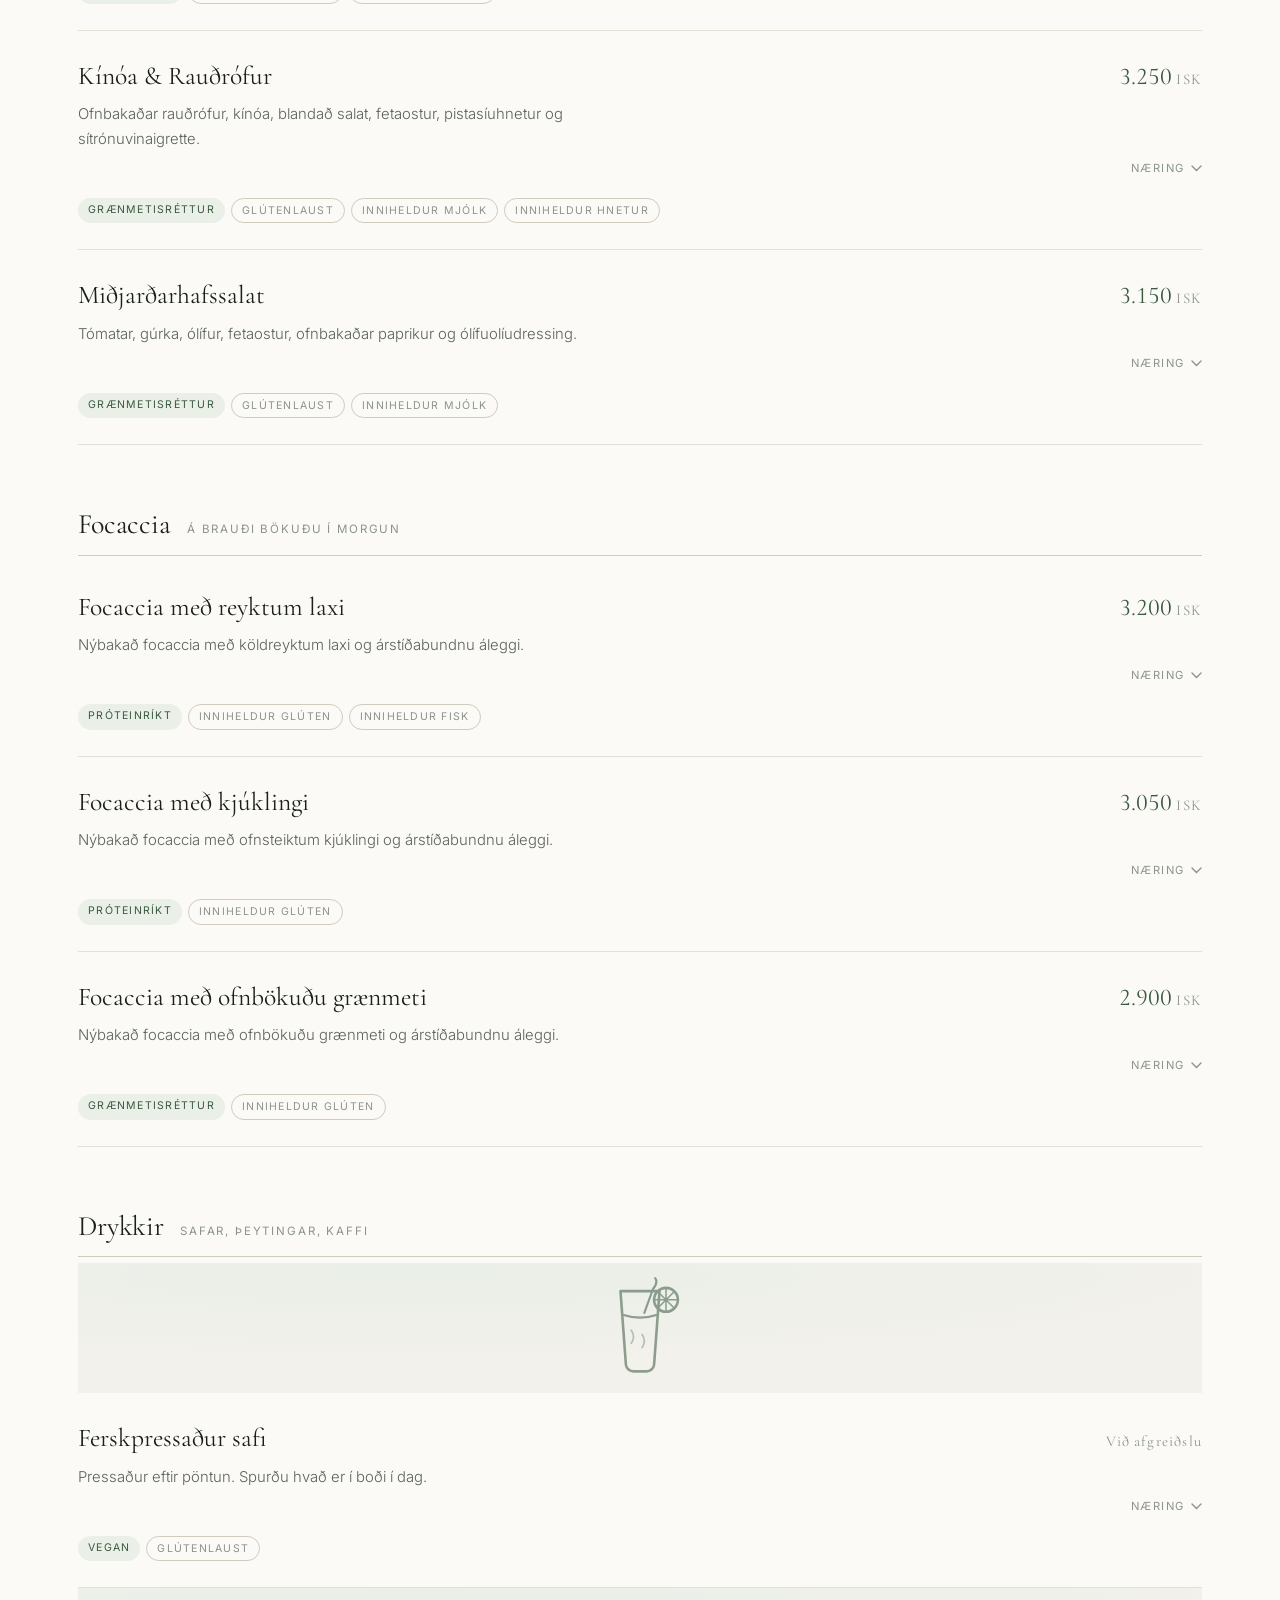
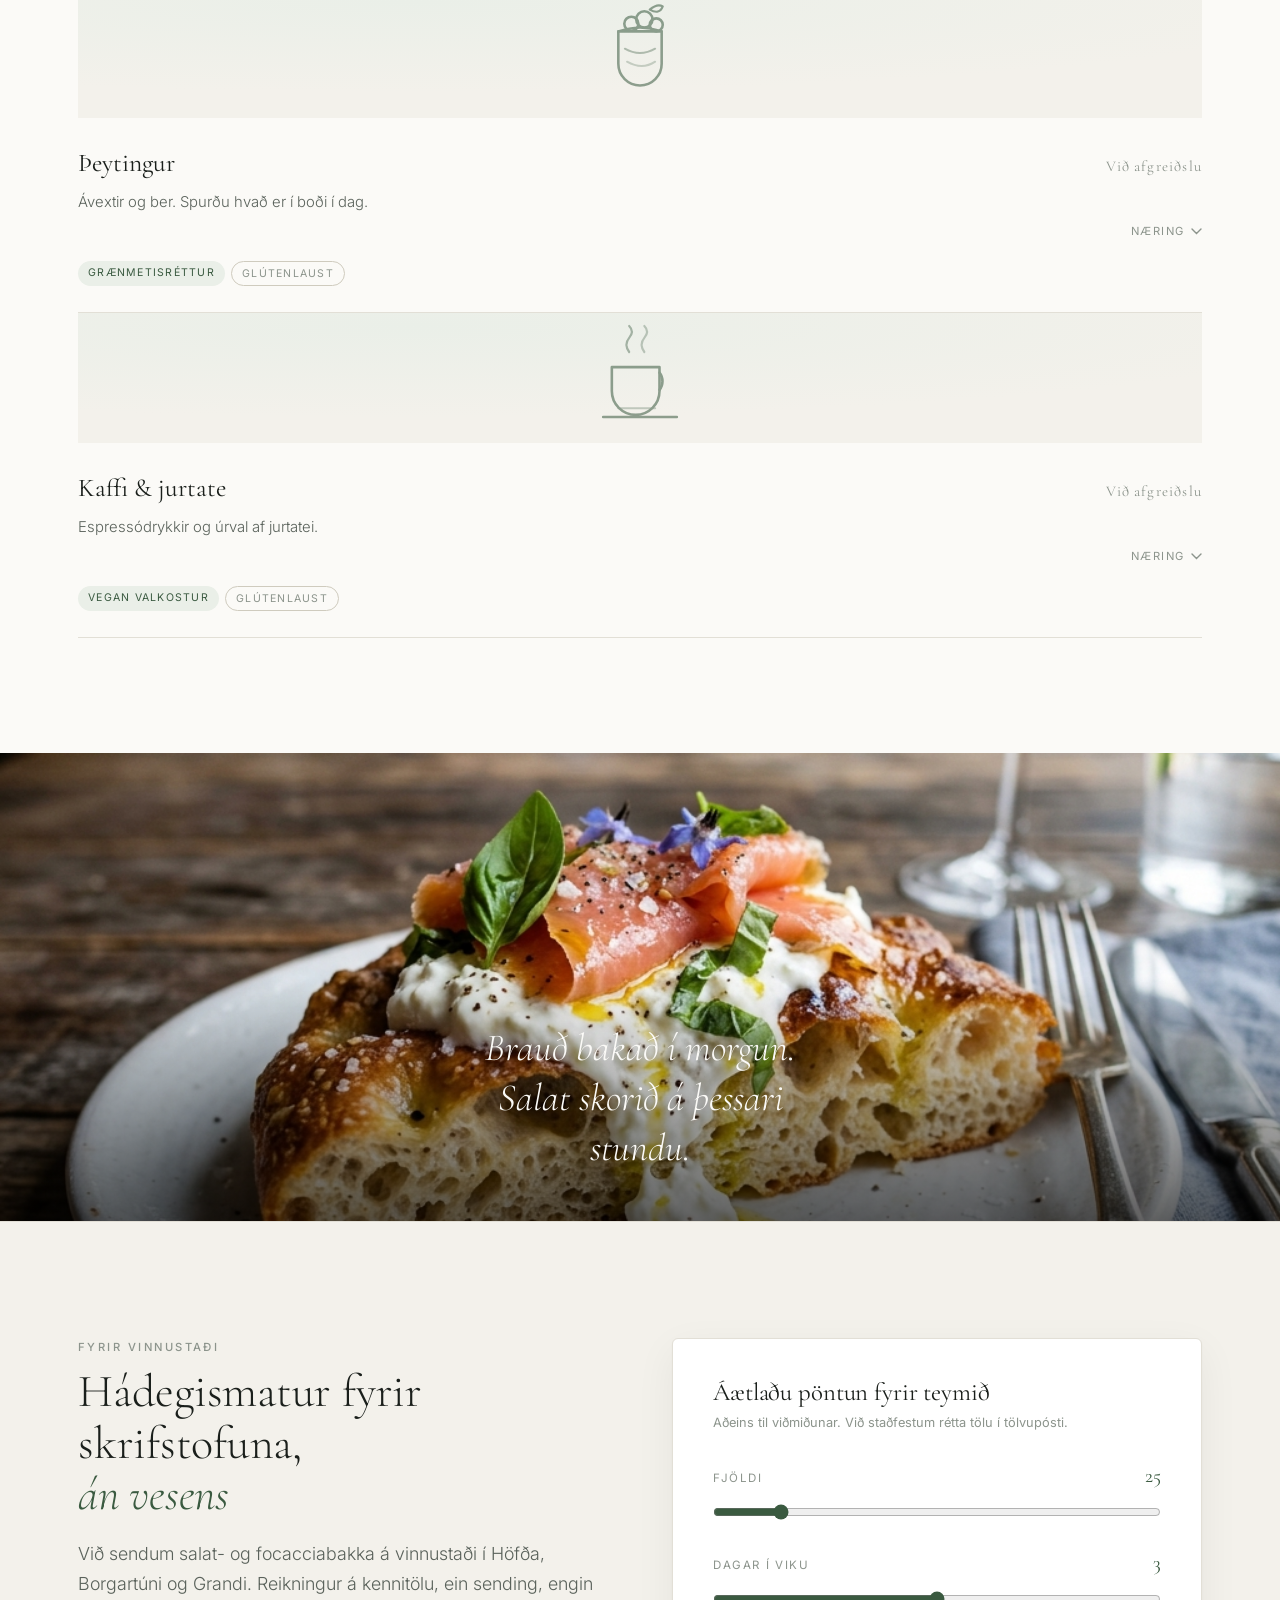
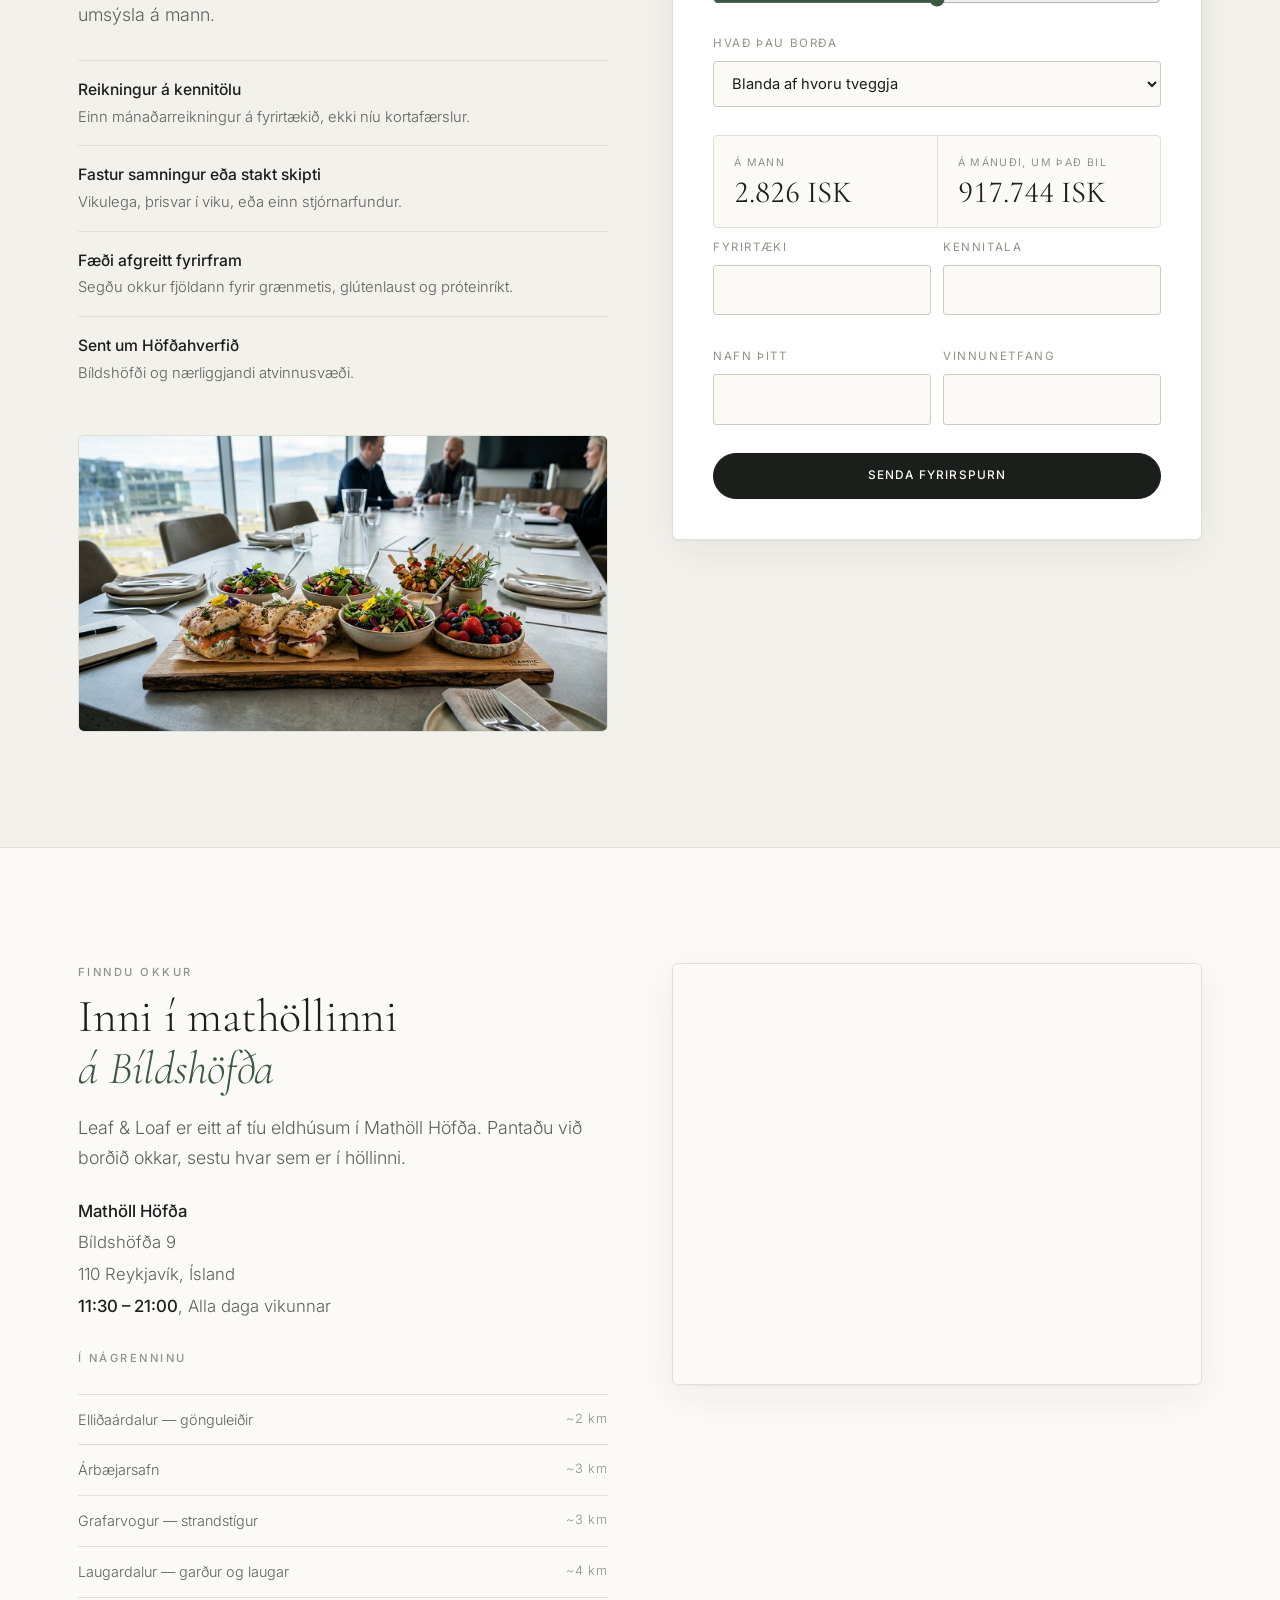
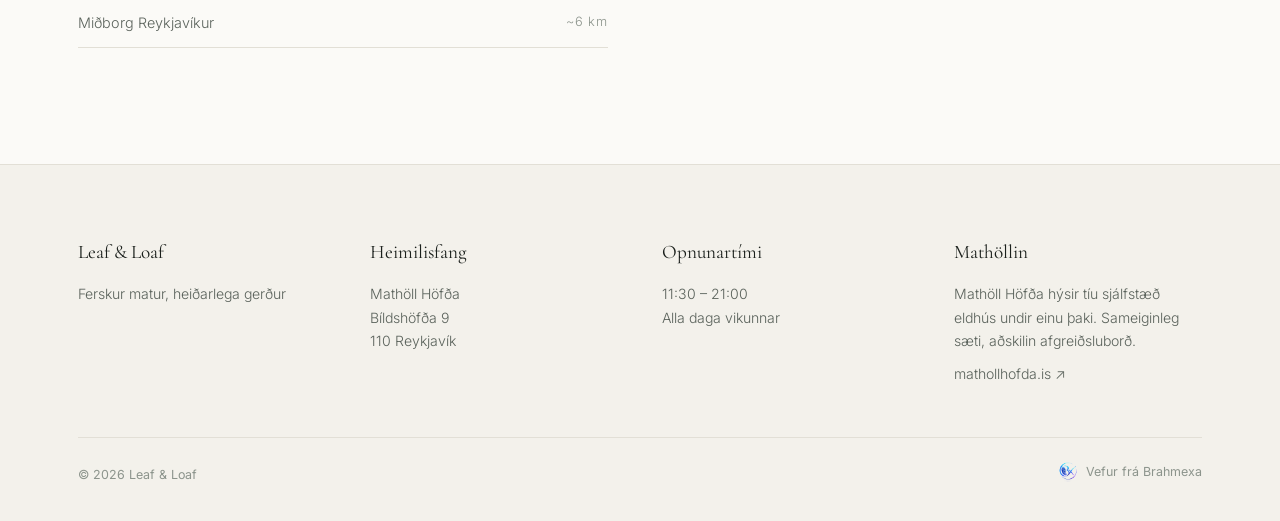
==== commit dd221187: "Answer directions from data: the model was inventing a bus route Verifying the tenant after the depl" ====
--- a/restaurants/leaf-and-loaf/index.html
+++ b/restaurants/leaf-and-loaf/index.html
@@ -19,7 +19,7 @@
 
   <link rel="preconnect" href="https://fonts.googleapis.com" />
   <link rel="preconnect" href="https://fonts.gstatic.com" crossorigin />
-  <link rel="stylesheet" href="assets/styles.css?v=20260805f" />
+  <link rel="stylesheet" href="assets/styles.css?v=20260805h" />
 
   <!-- Facts below are sourced from Mathöll Höfða's own site: the hall is at
        Bíldshöfða 9, 110 Reykjavík and is open daily 11:30–21:00. No phone
@@ -344,17 +344,17 @@
 <div class="toast" id="toast" role="status" aria-live="polite"></div>
 
 
-<script src="assets/views.js?v=20260805f"></script>
-<script src="assets/menu-data.js?v=20260805f"></script>
-<script src="assets/answers.js?v=20260805f"></script>
-<script src="assets/illus.js?v=20260805f"></script>
-<script src="assets/app.js?v=20260805f"></script>
+<script src="assets/views.js?v=20260805h"></script>
+<script src="assets/menu-data.js?v=20260805h"></script>
+<script src="assets/answers.js?v=20260805h"></script>
+<script src="assets/illus.js?v=20260805h"></script>
+<script src="assets/app.js?v=20260805h"></script>
 
 <!-- Leaf & Loaf assistant — Brahmando multi-tenant orchestrator.
      No API key in the browser: the embed endpoint is origin-checked and
      injects the tenant key server-side. -->
 
 
-<script src="assets/assistant.js?v=20260805f"></script>
+<script src="assets/assistant.js?v=20260805h"></script>
 </body>
 </html>
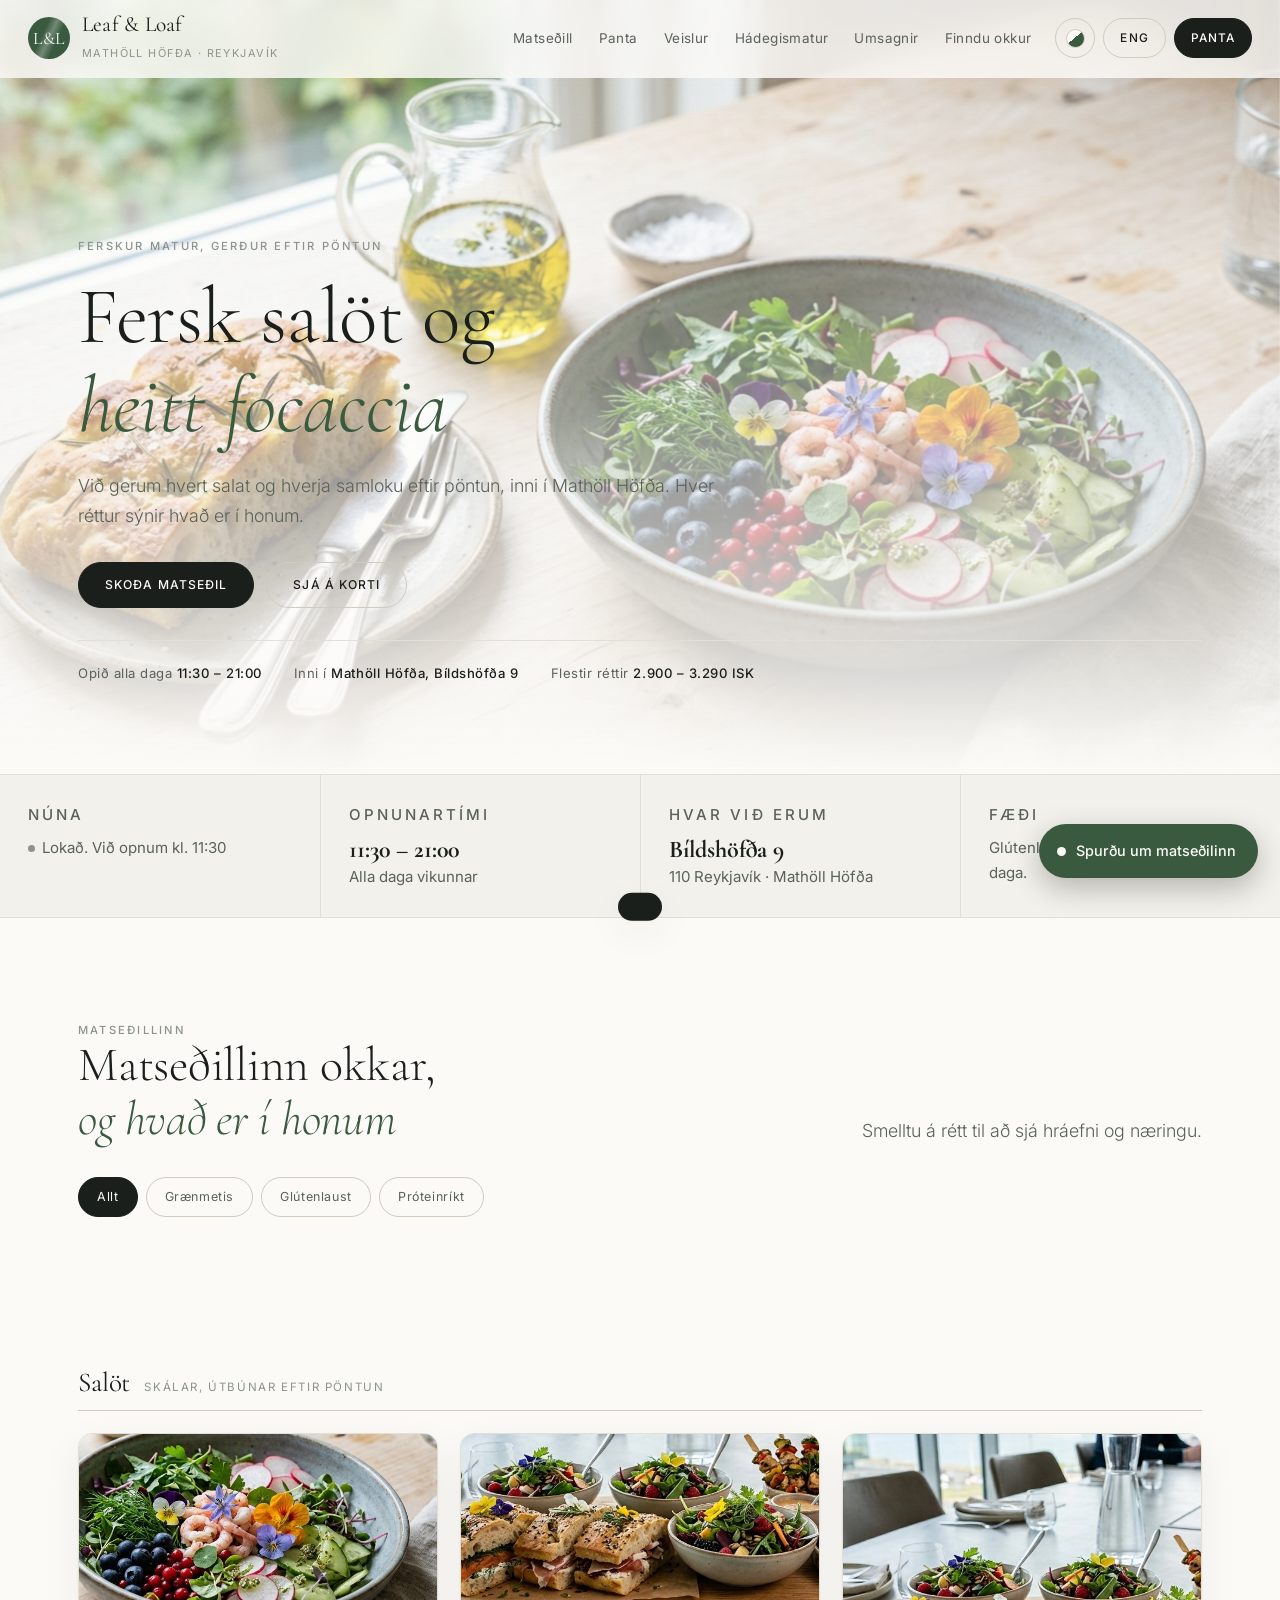
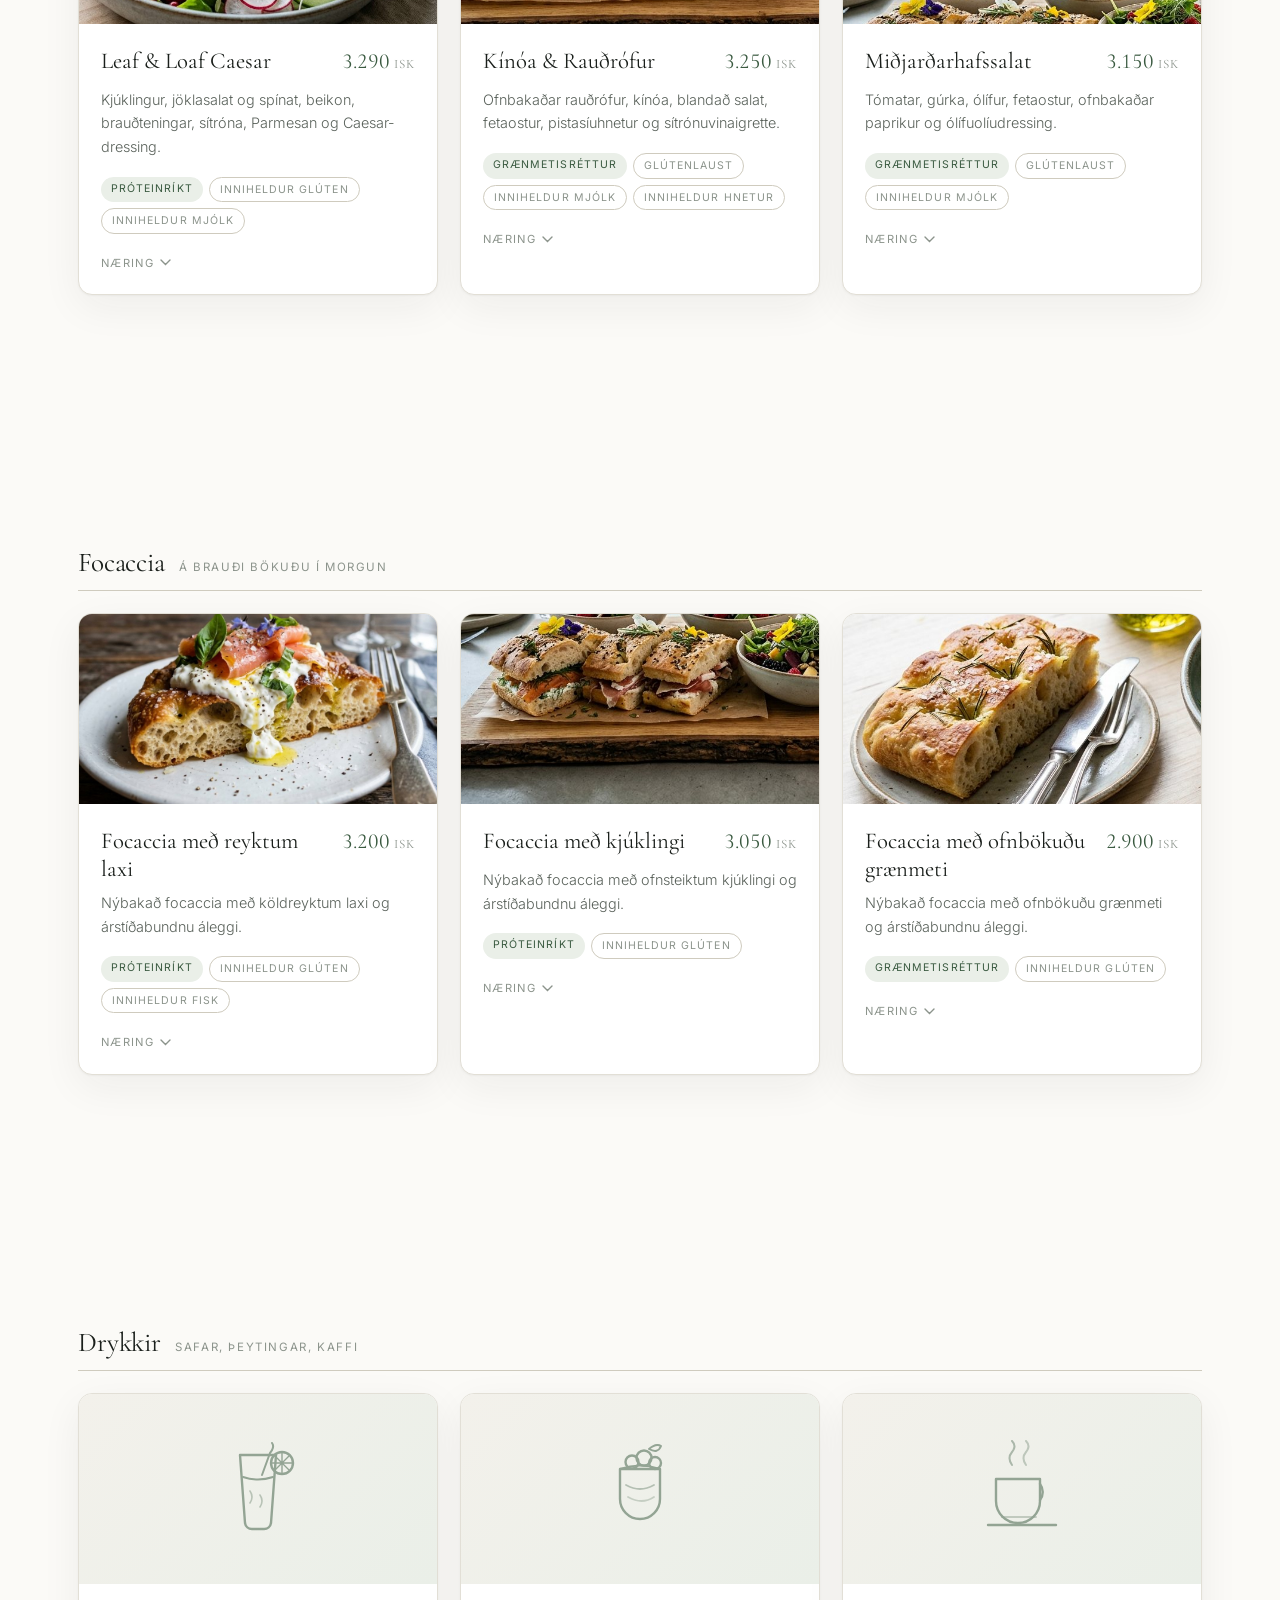
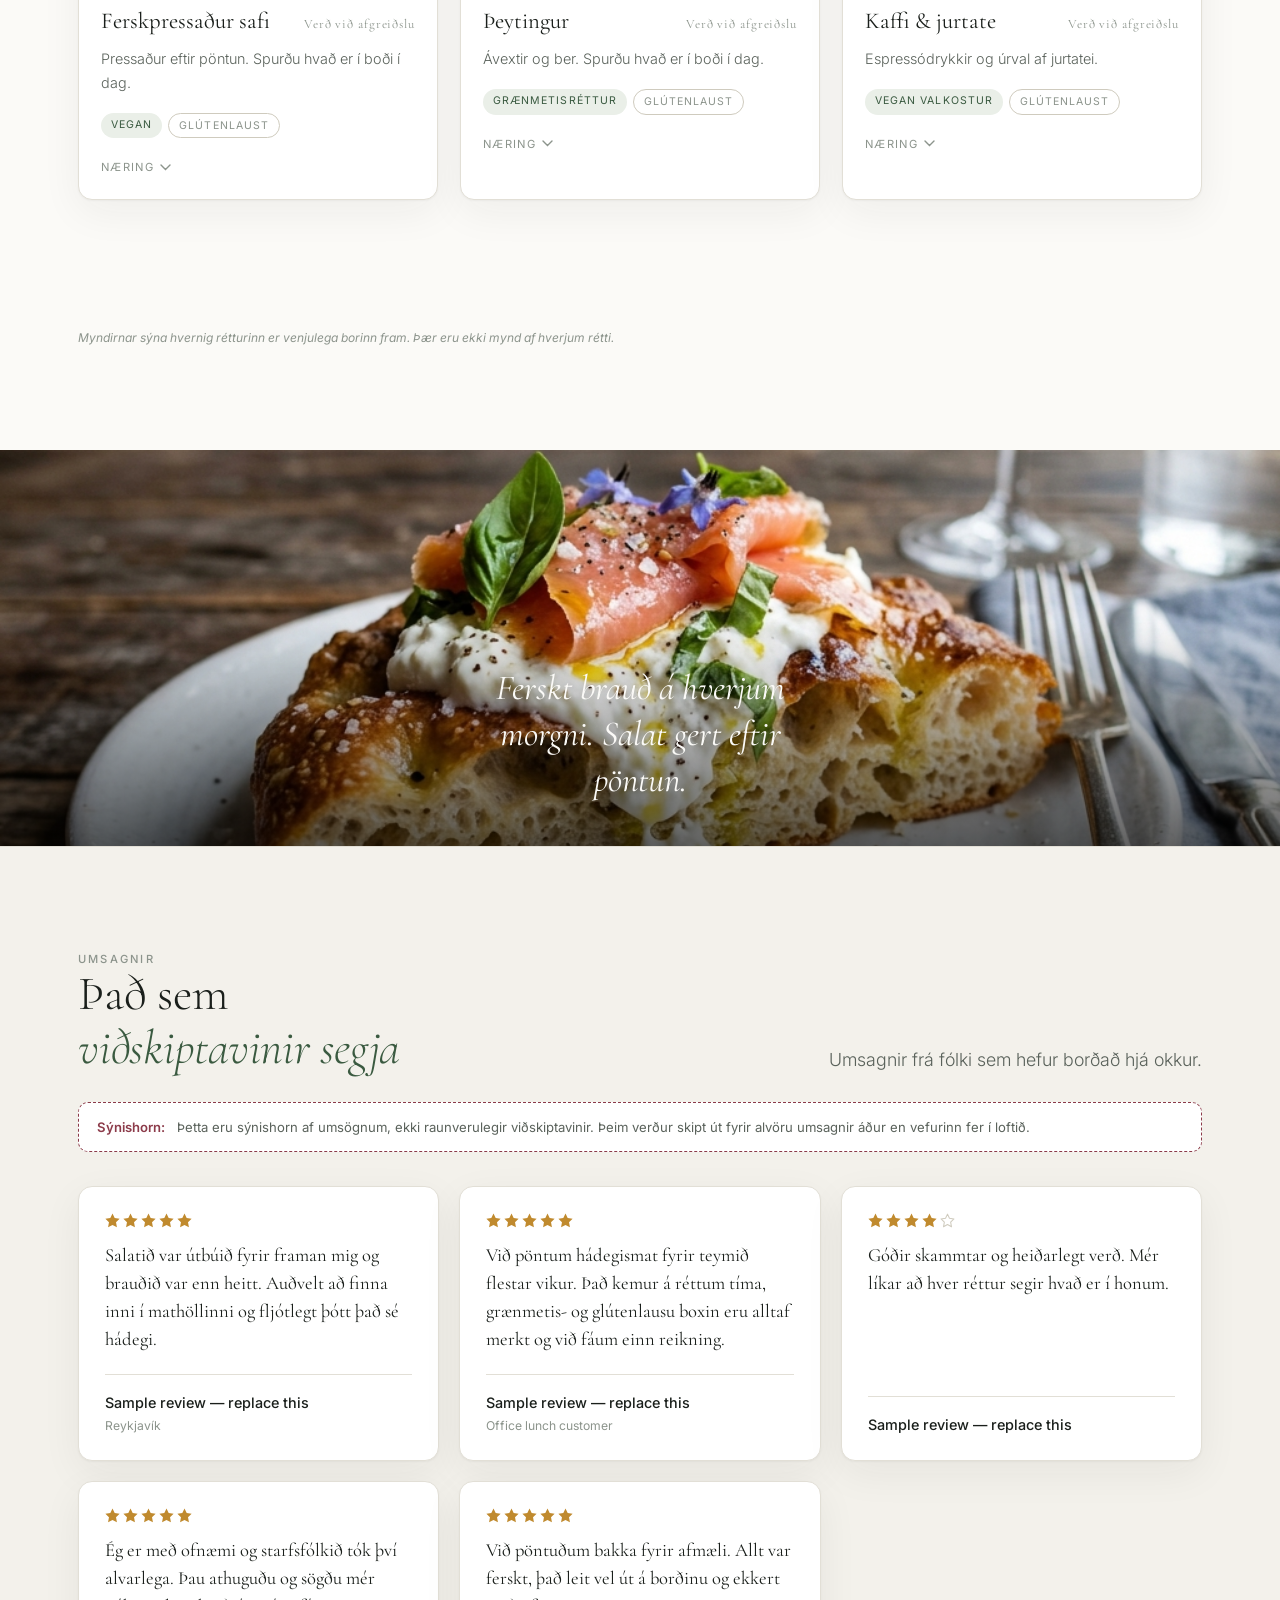
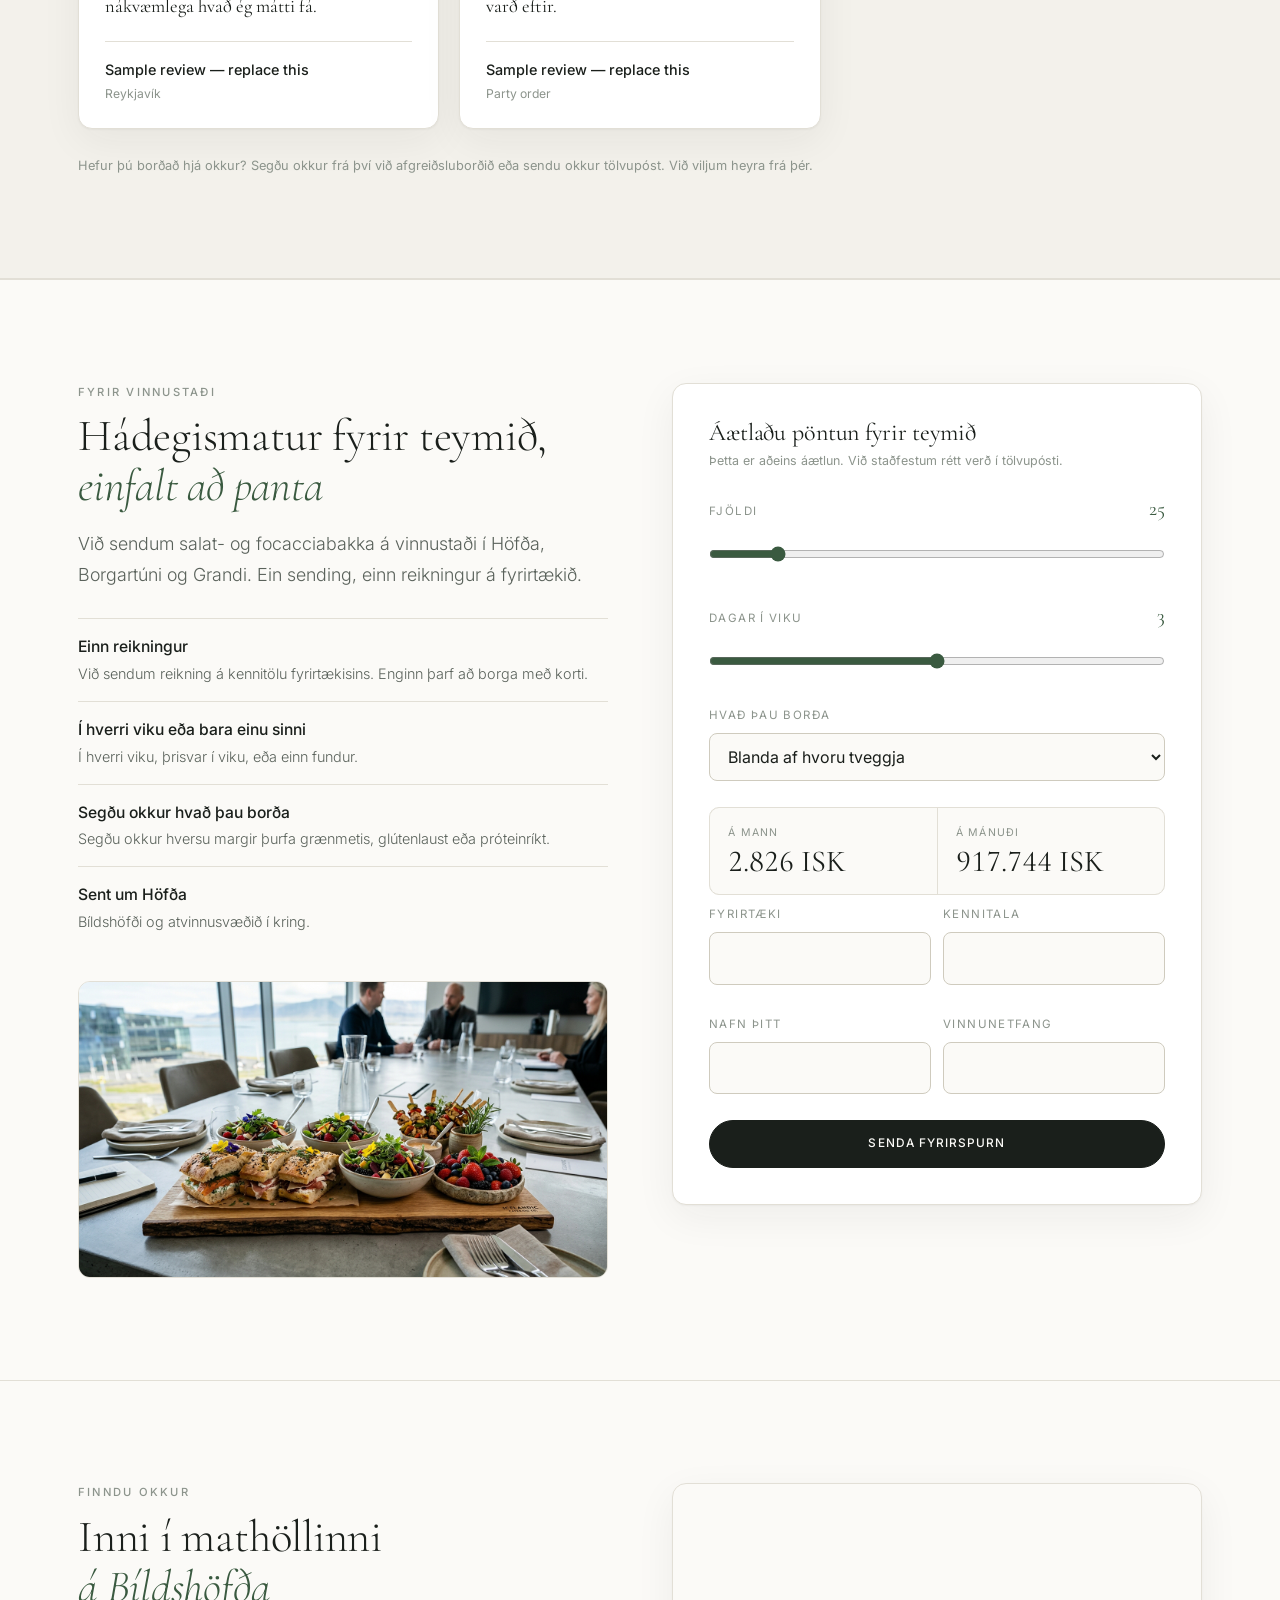
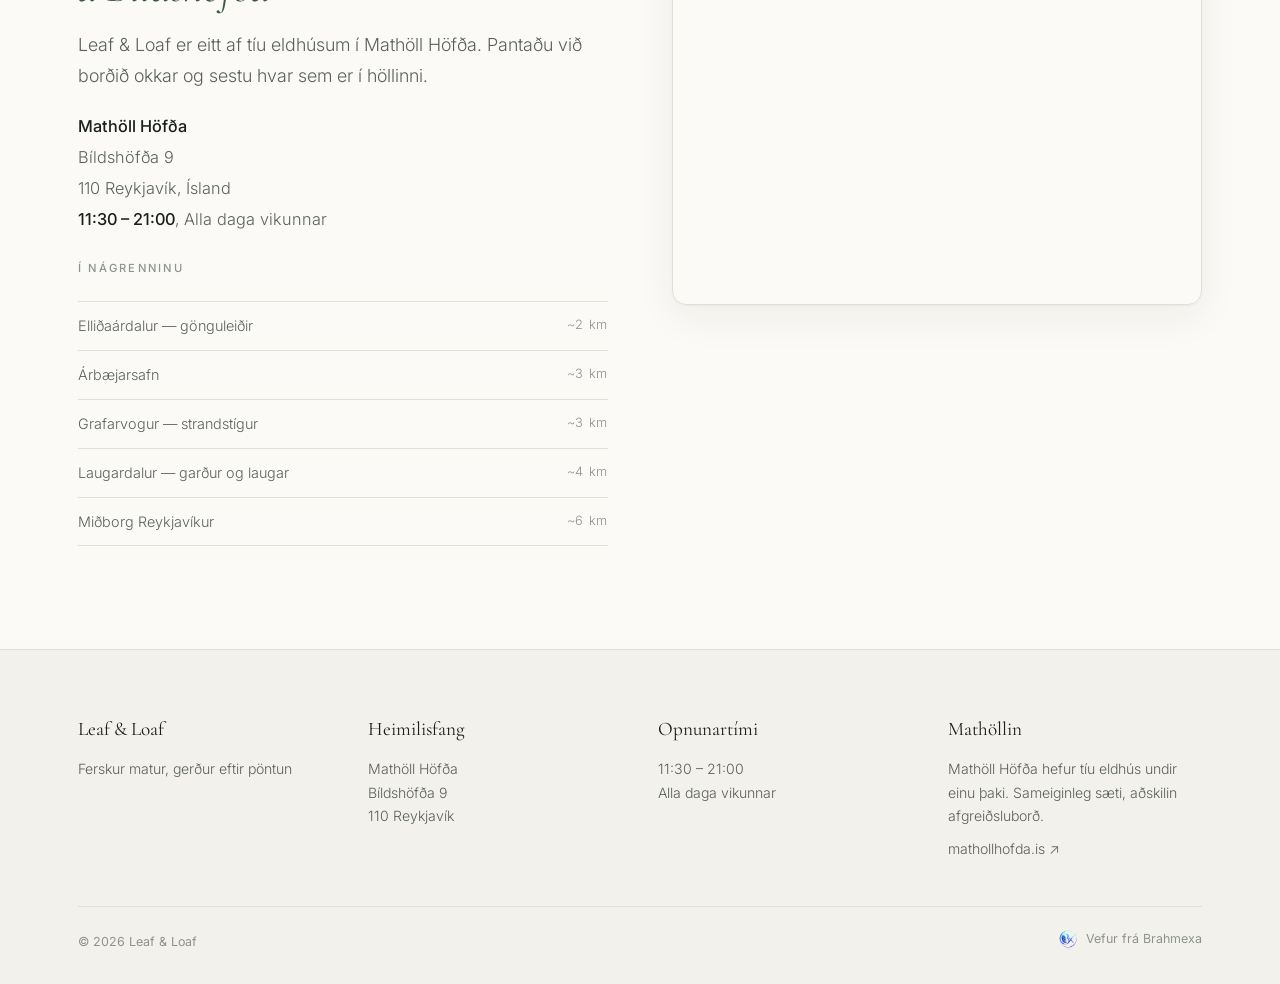
==== commit a795dd7b: "Act on client feedback: plainer copy, four themes, reviews, mobile nav Simpler language. The copy re" ====
--- a/restaurants/leaf-and-loaf/index.html
+++ b/restaurants/leaf-and-loaf/index.html
@@ -1,35 +1,42 @@
 <!DOCTYPE html>
-<html lang="en" data-season="daylight">
+<html lang="en" data-theme="light">
 <head>
   <meta charset="UTF-8" />
-  <meta name="viewport" content="width=device-width, initial-scale=1" />
+  <meta name="viewport" content="width=device-width, initial-scale=1, viewport-fit=cover" />
   <title>Leaf &amp; Loaf — Salads &amp; Focaccia, Mathöll Höfða, Reykjavík</title>
   <!-- 152 characters. Google truncates around 160, and the admin console's
        search panel flags anything longer — it caught this one at 180. -->
-  <meta name="description" content="Fresh salads and artisan focaccia, made to order inside Mathöll Höfða, Bíldshöfða 9, Reykjavík. Open daily 11:30–21:00. Gluten-free and vegetarian choices." />
+  <meta name="description" content="Fresh salads and focaccia sandwiches, made to order inside Mathöll Höfða, Bíldshöfða 9, Reykjavík. Open daily 11:30–21:00. Gluten-free and vegetarian choices." />
   <meta name="theme-color" content="#FBFAF7" media="(prefers-color-scheme: light)" />
   <meta name="theme-color" content="#0E1210" media="(prefers-color-scheme: dark)" />
   <link rel="canonical" href="https://manailab.com/restaurants/leaf-and-loaf/" />
 
   <meta property="og:type" content="restaurant" />
   <meta property="og:title" content="Leaf &amp; Loaf — Mathöll Höfða, Reykjavík" />
-  <meta property="og:description" content="Vibrant salads and artisan focaccia, made to order. Every dish lists its ingredients and an estimated nutrition breakdown." />
+  <meta property="og:description" content="Fresh salads and focaccia sandwiches, made to order. Every dish shows its ingredients and an estimated nutrition breakdown." />
   <meta property="og:image" content="https://manailab.com/restaurants/leaf-and-loaf/assets/images/leaf_botanical_hero.jpg" />
   <meta property="og:url" content="https://manailab.com/restaurants/leaf-and-loaf/" />
 
   <link rel="preconnect" href="https://fonts.googleapis.com" />
   <link rel="preconnect" href="https://fonts.gstatic.com" crossorigin />
-  <link rel="stylesheet" href="assets/styles.css?v=20260805h" />
+  <link rel="stylesheet" href="assets/styles.css?v=20260806b" />
 
   <!-- Facts below are sourced from Mathöll Höfða's own site: the hall is at
        Bíldshöfða 9, 110 Reykjavík and is open daily 11:30–21:00. No phone
-       number, rating or second location is claimed, because none is verified. -->
+       number, rating or second location is claimed, because none is verified.
+
+       NOTE ON REVIEWS: there is deliberately no aggregateRating here. Google
+       shows star ratings in search results from this block, and the reviews in
+       assets/reviews.js are samples until the client replaces them. Publishing
+       a rating built from sample text would be a fabricated claim in search
+       results, which is worse than one on a page. Add aggregateRating only
+       once the reviews are real and the figure is the true average. -->
   <script type="application/ld+json">
   {
     "@context": "https://schema.org",
     "@type": "Restaurant",
     "name": "Leaf & Loaf",
-    "description": "Fresh salads and artisan focaccia sandwiches, made to order inside the Mathöll Höfða food hall in Reykjavík.",
+    "description": "Fresh salads and focaccia sandwiches, made to order inside the Mathöll Höfða food hall in Reykjavík.",
     "image": "https://manailab.com/restaurants/leaf-and-loaf/assets/images/leaf_botanical_hero.jpg",
     "url": "https://manailab.com/restaurants/leaf-and-loaf/",
     "servesCuisine": ["Healthy", "Salads", "Sandwiches", "Cafe"],
@@ -67,36 +74,36 @@
     </span>
   </a>
 
-  <nav class="nav" aria-label="Primary">
+  <!-- Below 940px this becomes a drawer opened by the button at the end of
+       .tools. It used to simply disappear, which left a phone visitor with no
+       way to reach any page but this one. -->
+  <nav class="nav" id="primaryNav" aria-label="Primary">
     <a href="#menu-section" data-t="navMenu">Menu</a>
     <a href="panta/" data-t="navOrder">Order ahead</a>
     <a href="party/" data-t="navParty">Party orders</a>
     <a href="#office" data-t="navOffice">Office lunch</a>
+    <a href="#reviews" data-t="navReviews">Reviews</a>
     <a href="#find" data-t="navFind">Find us</a>
   </nav>
 
   <div class="tools">
-    <div class="viewpick" id="viewPick" data-open="false">
-      <button class="pill" id="viewBtn" type="button"
-              aria-haspopup="true" aria-expanded="false" aria-controls="viewMenu">
-        <span id="viewBtnLabel">View</span>
-      </button>
-      <div class="viewpick__menu" id="viewMenu" role="menu" aria-label="Choose a view"></div>
+    <div class="themepick" id="themePick" data-open="false">
+      <button class="icon-btn themepick__btn" id="themeBtn" type="button"
+              aria-haspopup="true" aria-expanded="false" aria-controls="themeMenu"></button>
+      <div class="themepick__menu" id="themeMenu" role="menu"></div>
     </div>
     <button class="pill" id="langBtn" type="button" aria-label="Skipta um tungumál / Switch language">ÍSL</button>
     <a class="pill pill--solid" href="panta/" data-t="navOrder">Order ahead</a>
+    <button class="icon-btn navtoggle" id="navToggle" type="button"
+            aria-expanded="false" aria-controls="primaryNav">
+      <span class="navtoggle__bars" aria-hidden="true"></span>
+    </button>
   </div>
 </header>
 
 <main>
   <!-- ========================================================== 02 · hero -->
   <section class="hero" id="top">
-    <!-- Drawn scenery for the three added views. Decorative only: aria-hidden
-         so a screen reader is not told about a background that says nothing. -->
-    <div class="scene scene--fire"   aria-hidden="true"></div>
-    <div class="scene scene--aurora" aria-hidden="true"></div>
-    <div class="scene scene--paper"  aria-hidden="true"></div>
-
     <div class="hero__media">
       <img src="assets/images/leaf_botanical_hero.jpg"
            alt="A bowl of leaves, herbs, radish, berries and Icelandic shrimp beside a slab of rosemary focaccia on a pale wooden table" />
@@ -104,29 +111,24 @@
     <div class="hero__veil"></div>
 
     <div class="hero__inner wrap">
-      <p class="eyebrow" data-t="heroEyebrow">Fresh food, honestly made</p>
+      <p class="eyebrow" data-t="heroEyebrow">Fresh food, made to order</p>
       <h1 class="hero__title">
-        <span data-t="heroTitleA">Leaves, loaves and</span><br />
-        <em data-t="heroTitleB">nothing hiding</em>
+        <span data-t="heroTitleA">Fresh salads and</span><br />
+        <em data-t="heroTitleB">warm focaccia</em>
       </h1>
       <p class="lede" data-t="heroLede">
-        Vibrant salads and artisan focaccia, made to order inside Mathöll Höfða.
-        Every dish lists what is in it and roughly what it gives you.
+        We make every salad and sandwich to order, inside the Mathöll Höfða food hall.
+        Every dish shows what is in it.
       </p>
 
-      <!-- Only rendered in the Matseðillinn view. Built from the same MENU
-           array the section below uses, so a price can never disagree with
-           itself between the hero and the menu. -->
-      <div class="hero-menu" id="heroMenu" aria-live="polite"></div>
-
-      <div class="hero__ctas" style="margin-top:32px">
+      <div class="hero__ctas" style="margin-top:30px">
         <a class="pill pill--solid" href="#menu-section" data-t="ctaMenu">See the menu</a>
         <a class="pill" href="https://www.google.com/maps/search/?api=1&amp;query=Math%C3%B6ll%20H%C3%B6f%C3%B0a%2C%20B%C3%ADldsh%C3%B6f%C3%B0a%209%2C%20110%20Reykjav%C3%ADk"
-           target="_blank" rel="noopener" data-t="ctaDirections">Directions</a>
+           target="_blank" rel="noopener" data-t="ctaDirections">Get directions</a>
       </div>
 
       <div class="hero__meta">
-        <span><span data-t="metaHours">Open daily</span> <strong>11:30 – 21:00</strong></span>
+        <span><span data-t="metaHours">Open every day</span> <strong>11:30 – 21:00</strong></span>
         <span><span data-t="metaWhere">Inside</span> <strong>Mathöll Höfða, Bíldshöfða 9</strong></span>
         <span><span data-t="metaPrice">Most dishes</span> <strong>2.900 – 3.290 ISK</strong></span>
       </div>
@@ -151,8 +153,8 @@
         <p>110 Reykjavík · Mathöll Höfða</p>
       </div>
       <div class="ribbon__cell">
-        <p class="eyebrow" data-t="ribbonDiet">Dietary</p>
-        <p data-t="dietLine">Gluten-free and vegetarian choices on every counter.</p>
+        <p class="eyebrow" data-t="ribbonDiet">Food choices</p>
+        <p data-t="dietLine">Gluten-free and vegetarian dishes every day.</p>
       </div>
     </div>
   </section>
@@ -164,20 +166,20 @@
         <div>
           <p class="eyebrow" data-t="menuEyebrow">The menu</p>
           <h2>
-            <span data-t="menuTitleA">Everything we make,</span><br />
+            <span data-t="menuTitleA">Our menu,</span><br />
             <em data-t="menuTitleB">and what is in it</em>
           </h2>
         </div>
         <p class="lede" style="max-width:34ch" data-t="menuLede">
-          Tap any dish to see its ingredients and an estimated nutrition breakdown.
+          Tap a dish to see its ingredients and nutrition.
         </p>
       </div>
 
       <div class="filters" id="filters" role="group" aria-label="Dietary filters"></div>
       <div id="menu"></div>
       <p class="photo-note" data-t="photoNote">
-        Dish photographs are serving suggestions, cropped from house photography
-        — not a shot of each individual plate.
+        The photos show how a dish is usually served. They are not a photo of
+        each plate.
       </p>
     </div>
   </section>
@@ -187,39 +189,68 @@
     <img src="assets/images/focaccia_burrata_dish.jpg"
          alt="A slice of focaccia topped with burrata, smoked salmon, basil and cracked pepper on a pale ceramic plate" />
     <div class="slab__quote">
-      <p data-t="slabQuote">Bread baked this morning. Leaves cut this hour.</p>
-    </div>
-  </section>
-
-  <!-- =================================================== 06 · office lunch -->
+      <p data-t="slabQuote">Fresh bread every morning. Salads made to order.</p>
+    </div>
+  </section>
+
+  <!-- ================================================== 06 · what people say
+       The reviews themselves live in assets/reviews.js, which is the only file
+       anyone needs to open to change them. Read the header of that file before
+       the site goes live — the entries in it are samples today, and the page
+       prints a visible notice saying so until they are replaced. -->
+  <section class="reviews" id="reviews">
+    <div class="wrap">
+      <div class="section-head reveal">
+        <div>
+          <p class="eyebrow" data-t="reviewsEyebrow">Customer feedback</p>
+          <h2>
+            <span data-t="reviewsTitleA">What our</span><br />
+            <em data-t="reviewsTitleB">customers say</em>
+          </h2>
+        </div>
+        <p class="lede" style="max-width:34ch" data-t="reviewsLede">
+          Reviews from people who have eaten with us.
+        </p>
+      </div>
+
+      <div id="reviewsNotice"></div>
+      <div class="reviews__grid" id="reviewsGrid"></div>
+      <p class="reviews__foot" data-t="reviewsFoot">
+        Have you eaten with us? Tell us at the counter or send us an email.
+        We would like to hear from you.
+      </p>
+    </div>
+  </section>
+
+  <!-- =================================================== 07 · office lunch -->
   <section class="office" id="office">
     <div class="wrap office__grid">
       <div class="reveal">
         <p class="eyebrow" data-t="officeEyebrow">For teams</p>
-        <h2 style="font-size:clamp(2rem,3.6vw,2.9rem);font-weight:300;margin:10px 0 18px">
-          <span data-t="officeTitleA">Lunch for the office,</span><br />
-          <em style="font-style:italic;color:var(--moss)" data-t="officeTitleB">without the fuss</em>
+        <h2 class="section-h2">
+          <span data-t="officeTitleA">Lunch for your team,</span><br />
+          <em data-t="officeTitleB">easy to order</em>
         </h2>
         <p class="lede" data-t="officeLede">
-          We deliver salad and focaccia trays to workplaces around Höfði, Borgartún and Grandi.
-          Kennitala invoicing, one delivery, no per-person admin.
+          We deliver salad and focaccia trays to workplaces in Höfði, Borgartún and Grandi.
+          One delivery, one invoice to the company.
         </p>
 
         <ul class="points">
-          <li><b data-t="p1t">Kennitala invoicing</b><span data-t="p1d">One monthly invoice to the company, not nine card payments.</span></li>
-          <li><b data-t="p2t">A standing order or a one-off</b><span data-t="p2d">Weekly, three days a week, or a single board meeting.</span></li>
-          <li><b data-t="p3t">Diets handled up front</b><span data-t="p3d">Tell us the counts for vegetarian, gluten free and high protein.</span></li>
-          <li><b data-t="p4t">Delivered around Höfði</b><span data-t="p4d">Bíldshöfði and the surrounding business district.</span></li>
+          <li><b data-t="p1t">One invoice</b><span data-t="p1d">We invoice the company on its kennitala. Nobody has to pay by card.</span></li>
+          <li><b data-t="p2t">Every week or just once</b><span data-t="p2d">Every week, three days a week, or one meeting.</span></li>
+          <li><b data-t="p3t">Tell us what they eat</b><span data-t="p3d">Tell us how many people need vegetarian, gluten free or high protein.</span></li>
+          <li><b data-t="p4t">Delivered around Höfði</b><span data-t="p4d">Bíldshöfði and the business area around it.</span></li>
         </ul>
 
         <img src="assets/images/corporate_catering_box.jpg"
              alt="An office catering tray of salads, focaccia and fresh fruit"
-             style="margin-top:34px;border-radius:6px;border:1px solid var(--rule)" />
+             style="margin-top:32px;border-radius:12px;border:1px solid var(--rule)" />
       </div>
 
       <div class="quoter reveal">
         <h3 data-t="quoterTitle">Estimate a team order</h3>
-        <p class="hint" data-t="quoterHint">Indicative only. We confirm the real figure by email.</p>
+        <p class="hint" data-t="quoterHint">This is only an estimate. We confirm the real price by email.</p>
 
         <div class="field">
           <label for="qPeople"><span data-t="people">People</span><b id="qPeopleOut">25</b></label>
@@ -242,7 +273,7 @@
 
         <dl class="readout">
           <div><dt data-t="perPerson">Per person</dt><dd id="qPerson">—</dd></div>
-          <div><dt data-t="perMonth">Per month, roughly</dt><dd id="qMonth">—</dd></div>
+          <div><dt data-t="perMonth">Per month</dt><dd id="qMonth">—</dd></div>
         </dl>
 
         <form id="officeForm" novalidate>
@@ -270,18 +301,18 @@
     </div>
   </section>
 
-  <!-- ======================================================== 07 · find us -->
+  <!-- ======================================================== 08 · find us -->
   <section id="find">
     <div class="wrap find__grid">
       <div class="reveal">
         <p class="eyebrow" data-t="findEyebrow">Find us</p>
-        <h2 style="font-size:clamp(2rem,3.6vw,2.9rem);font-weight:300;margin:10px 0 18px">
+        <h2 class="section-h2">
           <span data-t="findTitleA">Inside the food hall</span><br />
-          <em style="font-style:italic;color:var(--moss)" data-t="findTitleB">on Bíldshöfði</em>
+          <em data-t="findTitleB">on Bíldshöfði</em>
         </h2>
         <p class="lede" data-t="findLede">
           Leaf &amp; Loaf is one of ten kitchens in Mathöll Höfða.
-          Order at our counter, sit anywhere in the hall.
+          Order at our counter and sit anywhere in the hall.
         </p>
 
         <address class="address">
@@ -304,13 +335,13 @@
   </section>
 </main>
 
-<!-- ============================================================ 08 · footer -->
+<!-- ============================================================ 09 · footer -->
 <footer>
   <div class="wrap">
     <div class="foot__grid">
       <div>
         <h4>Leaf &amp; Loaf</h4>
-        <p data-t="heroEyebrow">Fresh food, honestly made</p>
+        <p data-t="heroEyebrow">Fresh food, made to order</p>
       </div>
       <div>
         <h4 data-t="footFind">Address</h4>
@@ -322,7 +353,7 @@
       </div>
       <div>
         <h4 data-t="footHall">The food hall</h4>
-        <p data-t="hallNote">Mathöll Höfða hosts ten independent kitchens under one roof. Shared seating, separate counters.</p>
+        <p data-t="hallNote">Mathöll Höfða has ten kitchens under one roof. Shared seating, separate counters.</p>
         <ul style="margin-top:10px">
           <li><a href="https://www.mathollhofda.is/" target="_blank" rel="noopener">mathollhofda.is ↗</a></li>
         </ul>
@@ -344,17 +375,18 @@
 <div class="toast" id="toast" role="status" aria-live="polite"></div>
 
 
-<script src="assets/views.js?v=20260805h"></script>
-<script src="assets/menu-data.js?v=20260805h"></script>
-<script src="assets/answers.js?v=20260805h"></script>
-<script src="assets/illus.js?v=20260805h"></script>
-<script src="assets/app.js?v=20260805h"></script>
+<script src="assets/views.js?v=20260806b"></script>
+<script src="assets/menu-data.js?v=20260806b"></script>
+<script src="assets/reviews.js?v=20260806b"></script>
+<script src="assets/answers.js?v=20260806b"></script>
+<script src="assets/illus.js?v=20260806b"></script>
+<script src="assets/app.js?v=20260806b"></script>
 
 <!-- Leaf & Loaf assistant — Brahmando multi-tenant orchestrator.
      No API key in the browser: the embed endpoint is origin-checked and
      injects the tenant key server-side. -->
 
 
-<script src="assets/assistant.js?v=20260805h"></script>
+<script src="assets/assistant.js?v=20260806b"></script>
 </body>
 </html>
--- a/restaurants/leaf-and-loaf/assets/styles.css
+++ b/restaurants/leaf-and-loaf/assets/styles.css
@@ -1,16 +1,61 @@
 /* ==========================================================================
    Leaf & Loaf — Mathöll Höfða, Reykjavík
-   Nordic editorial design system. Two seasonal palettes, one restrained voice.
-
-   Principle: the food is the only saturated thing on the page. Everything
-   else is paper, ink, hairline and air.
+
+   ONE LAYOUT, FOUR THEMES.
+
+   THE RULE THAT MATTERS: a theme may change colour, typeface and corner radius.
+   A theme may NOT move anything.
+
+   This stylesheet used to carry five "views", and each one rearranged the menu
+   into a different design — a gallery grid, a centred column, a printed card, a
+   photo essay. It was a showcase, not a restaurant site: the same dish looked
+   like four different products depending on a dropdown nobody asked for. That
+   was cut on client feedback, and the rule above is what stops it coming back.
+   Every theme below shares one DOM and one layout. If you find yourself writing
+   `[data-theme="x"] .course { display: grid }`, stop.
+
+   The four:
+
+     light     the house look. Warm paper, spruce green, Cormorant + Inter.
+     dark      the same page at night.
+     bright    fast-casual. White, black, a signature yellow, condensed caps.
+               Built after the client pointed at xoisland.is: this borrows that
+               visual LANGUAGE — yellow-and-black, round pills, big uppercase
+               display type — and none of that site's assets, logo or copy.
+     nordic    the same energy, Icelandic palette. Birch paper, deep spruce,
+               cloudberry buttons. Bright's confidence without the highway
+               yellow.
+
+   Principle, unchanged: the food is the only saturated thing on the page.
+   Everything else is paper, ink, hairline and air.
    ========================================================================== */
 
-@import url('https://fonts.googleapis.com/css2?family=Cormorant+Garamond:ital,wght@0,300;0,400;0,500;0,600;1,300;1,400&family=Inter:wght@300;400;500;600&display=swap');
-
-/* --------------------------------------------------------- palette: daylight */
+@import url('https://fonts.googleapis.com/css2?family=Bebas+Neue&family=Cormorant+Garamond:ital,wght@0,300;0,400;0,500;0,600;1,300;1,400&family=Inter:wght@300;400;500;600&family=Lora:ital,wght@0,400;0,500;0,600;1,400&display=swap');
+
+/* --------------------------------------------------------------------------
+   What a theme is allowed to set.
+
+   Every palette block below sets this same list and nothing else. Keeping the
+   contract explicit is what makes "themes cannot move anything" enforceable:
+   there is no layout variable here to reach for.
+
+     --font-display   headings, dish names, prices
+     --font-body      running text
+     --font-quote     review quotes and the slab quote — long-form, so never
+                      the condensed display face
+     --display-tt     text-transform for display type
+     --display-ls     letter-spacing for display type
+     --display-em     font-style for the emphasised half of a two-line title.
+                      Bebas Neue ships no italic, so themes using it say
+                      `normal` rather than letting the browser fake a slant.
+     --display-weight weight for the big titles
+     --radius-card    cards, panels, the map frame
+     --btn-bg/--btn-fg  the one solid button, and the pressed filter chip
+   -------------------------------------------------------------------------- */
+
+/* ------------------------------------------------------------ palette: light */
 :root,
-[data-season="daylight"] {
+[data-theme="light"] {
   --paper:        #FBFAF7;
   --paper-2:      #F3F1EB;
   --card:         #FFFFFF;
@@ -22,81 +67,27 @@
   --moss:         #3A5A40;
   --moss-soft:    #EAEFE8;
   --berry:        #8C3B4A;
+  --star:         #C08A2E;
+  --on-accent:    #FBFAF7;     /* text that sits on a --moss or --ink fill */
   --shadow:       0 1px 2px rgba(26, 31, 27, 0.04), 0 12px 40px rgba(26, 31, 27, 0.06);
+  --shadow-lift:  0 18px 44px rgba(26, 31, 27, 0.12);
   --hero-veil:    linear-gradient(180deg, rgba(251,250,247,0.10) 0%, rgba(251,250,247,0.55) 55%, rgba(251,250,247,1) 100%);
+
+  --font-display: 'Cormorant Garamond', Georgia, serif;
+  --font-body:    'Inter', system-ui, -apple-system, sans-serif;
+  --font-quote:   'Cormorant Garamond', Georgia, serif;
+  --display-tt:   none;
+  --display-ls:   -0.005em;
+  --display-em:   italic;
+  --display-weight: 300;
+  --radius-card:  14px;
+  --btn-bg:       var(--ink);
+  --btn-fg:       var(--paper);
   color-scheme: light;
 }
 
-/* ------------------------------------------- palette: Eldur og Ís (fire & ice)
-   Volcanic ash and warm lava ember on pale stone. Light, per the brief.
-
-   The background is drawn, not photographed. The photographs available for this
-   project show a fine-dining room with a fireplace, which is not Leaf & Loaf —
-   a counter in a shared food hall — and dressing the site in someone else's
-   room is the same misrepresentation as inventing an address. Until there are
-   real photographs of Mathöll Höfða, the scenery here is deliberately
-   abstract: it evokes Iceland without claiming to BE anywhere. */
-[data-season="fireandice"] {
-  --paper:        #FAF7F4;
-  --paper-2:      #F0EBE6;
-  --card:         #FFFFFF;
-  --ink:          #241C18;
-  --ink-2:        #6A5B53;
-  --ink-3:        #9A8C84;
-  --rule:         #E4DBD3;
-  --rule-strong:  #CEC1B7;
-  --moss:         #B4482A;          /* lava ember */
-  --moss-soft:    #FBEDE7;
-  --berry:        #7C5A3C;
-  --shadow:       0 1px 2px rgba(36,28,24,.05), 0 12px 40px rgba(36,28,24,.07);
-  --hero-veil:    linear-gradient(180deg, rgba(250,247,244,.10) 0%, rgba(250,247,244,.58) 55%, rgba(250,247,244,1) 100%);
-  color-scheme: light;
-}
-
-/* --------------------------------------- palette: Norðurljós (northern lights)
-   An evening. The first attempt put the aurora's colours on near-white to keep
-   the theme light, which was a fair reading of "no dark themes" but a poor one
-   of the aurora — it only exists after dark, and a daylight version of it is
-   just a green page. This is the night sky it actually happens in. */
-[data-season="northernlights"] {
-  --paper:        #060D14;
-  --paper-2:      #0B1720;
-  --card:         #0F1D27;
-  --ink:          #E9F5F2;
-  --ink-2:        #9FBDBA;
-  --ink-3:        #6C8B8C;
-  --rule:         #172C35;
-  --rule-strong:  #294653;
-  --moss:         #6FE3BA;          /* aurora green */
-  --moss-soft:    #0E2A2A;
-  --berry:        #B394E8;
-  --shadow:       0 1px 2px rgba(0,0,0,.4), 0 18px 52px rgba(0,0,0,.5);
-  --hero-veil:    linear-gradient(180deg, rgba(6,13,20,.10) 0%, rgba(6,13,20,.60) 52%, rgba(6,13,20,1) 100%);
-  color-scheme: dark;
-}
-
-/* -------------------------------------------- palette: Matseðillinn (the menu)
-   Menu-forward. Warm paper, ink, and the menu itself promoted into the hero
-   instead of a photograph. */
-[data-season="menuboard"] {
-  --paper:        #FDFBF6;
-  --paper-2:      #F5F0E4;
-  --card:         #FFFFFF;
-  --ink:          #1E2119;
-  --ink-2:        #5C6153;
-  --ink-3:        #8E9384;
-  --rule:         #E5DFCE;
-  --rule-strong:  #CFC7B0;
-  --moss:         #4A5D3A;
-  --moss-soft:    #EEF1E6;
-  --berry:        #8C3B4A;
-  --shadow:       0 1px 2px rgba(30,33,25,.05), 0 12px 40px rgba(30,33,25,.07);
-  --hero-veil:    linear-gradient(180deg, rgba(253,251,246,.20) 0%, rgba(253,251,246,.86) 45%, rgba(253,251,246,1) 100%);
-  color-scheme: light;
-}
-
-/* ---------------------------------------------------- palette: winter night */
-[data-season="winternight"] {
+/* ------------------------------------------------------------- palette: dark */
+[data-theme="dark"] {
   --paper:        #0E1210;
   --paper-2:      #141917;
   --card:         #171D1A;
@@ -108,9 +99,99 @@
   --moss:         #9DBFA3;
   --moss-soft:    #1B241E;
   --berry:        #D98D99;
+  --star:         #E0B457;
+  --on-accent:    #0E1210;
   --shadow:       0 1px 2px rgba(0,0,0,0.4), 0 16px 48px rgba(0,0,0,0.45);
+  --shadow-lift:  0 20px 50px rgba(0,0,0,0.55);
   --hero-veil:    linear-gradient(180deg, rgba(14,18,16,0.25) 0%, rgba(14,18,16,0.70) 55%, rgba(14,18,16,1) 100%);
+
+  --font-display: 'Cormorant Garamond', Georgia, serif;
+  --font-body:    'Inter', system-ui, -apple-system, sans-serif;
+  --font-quote:   'Cormorant Garamond', Georgia, serif;
+  --display-tt:   none;
+  --display-ls:   -0.005em;
+  --display-em:   italic;
+  --display-weight: 300;
+  --radius-card:  14px;
+  --btn-bg:       var(--ink);
+  --btn-fg:       var(--paper);
   color-scheme: dark;
+}
+
+/* ----------------------------------------------------------- palette: bright
+   Fast-casual, in the visual language the client pointed at: white paper, black
+   ink, one loud yellow doing all the shouting, and condensed uppercase display
+   type. Everything here is Leaf & Loaf's own — the palette and type treatment
+   are the borrowed idea, not any asset.
+
+   The yellow is a FILL, never text. #FFDD00 on white is roughly 1.3:1, which is
+   invisible, so it lives on --btn-bg with black on top (about 16:1) and the red
+   carries anything that has to be readable as text. */
+[data-theme="bright"] {
+  --paper:        #FFFFFF;
+  --paper-2:      #FFF8D9;      /* the yellow, diluted, for the banded sections */
+  --card:         #FFFFFF;
+  --ink:          #101010;
+  --ink-2:        #4A4A4A;
+  --ink-3:        #6B6B6B;      /* 5.4:1 on white — the eyebrow labels are content */
+  --rule:         #E8E4D2;
+  --rule-strong:  #CFCBB8;
+  --moss:         #D31F26;      /* the readable accent: prices, links, the mark */
+  --moss-soft:    #FDEDED;
+  --berry:        #B0161C;
+  --star:         #E8A400;
+  --on-accent:    #FFFFFF;
+  --shadow:       0 1px 2px rgba(16,16,16,0.05), 0 10px 34px rgba(16,16,16,0.08);
+  --shadow-lift:  0 16px 40px rgba(16,16,16,0.16);
+  --hero-veil:    linear-gradient(180deg, rgba(255,255,255,0.06) 0%, rgba(255,255,255,0.55) 52%, rgba(255,255,255,1) 100%);
+
+  --font-display: 'Bebas Neue', Impact, sans-serif;
+  --font-body:    'Lora', Georgia, serif;
+  --font-quote:   'Lora', Georgia, serif;
+  --display-tt:   uppercase;
+  --display-ls:   0.01em;
+  --display-em:   normal;       /* Bebas Neue has no italic; do not fake one */
+  --display-weight: 400;
+  --radius-card:  6px;          /* the reference keeps corners nearly square */
+  --btn-bg:       #FFDD00;
+  --btn-fg:       #101010;
+  color-scheme: light;
+}
+
+/* ----------------------------------------------------------- palette: nordic
+   The same confidence, rebuilt in Icelandic colour. Bright's structure —
+   condensed caps, round pills, a bold solid button — on birch paper, deep
+   spruce ink and a cloudberry button instead of highway yellow. Body type goes
+   back to Inter, so it reads as Nordic rather than as a diner. */
+[data-theme="nordic"] {
+  --paper:        #FCFBF6;
+  --paper-2:      #EAEFE6;
+  --card:         #FFFFFF;
+  --ink:          #12211A;
+  --ink-2:        #4A5A50;
+  --ink-3:        #67736B;      /* 4.7:1 on birch paper, so the labels pass AA */
+  --rule:         #DCE3DA;
+  --rule-strong:  #C1CBBE;
+  --moss:         #1C6B4A;
+  --moss-soft:    #E1EFE7;
+  --berry:        #A6452F;
+  --star:         #C08A2E;
+  --on-accent:    #FCFBF6;
+  --shadow:       0 1px 2px rgba(18,33,26,0.05), 0 10px 34px rgba(18,33,26,0.08);
+  --shadow-lift:  0 16px 42px rgba(18,33,26,0.14);
+  --hero-veil:    linear-gradient(180deg, rgba(252,251,246,0.08) 0%, rgba(252,251,246,0.55) 52%, rgba(252,251,246,1) 100%);
+
+  --font-display: 'Bebas Neue', Impact, sans-serif;
+  --font-body:    'Inter', system-ui, -apple-system, sans-serif;
+  --font-quote:   'Cormorant Garamond', Georgia, serif;
+  --display-tt:   uppercase;
+  --display-ls:   0.03em;       /* a touch more air than bright: less shouty */
+  --display-em:   normal;
+  --display-weight: 400;
+  --radius-card:  12px;
+  --btn-bg:       #F0BE45;      /* cloudberry */
+  --btn-fg:       #12211A;
+  color-scheme: light;
 }
 
 /* ------------------------------------------------------------------- reset */
@@ -121,19 +202,19 @@
 body {
   background: var(--paper);
   color: var(--ink);
-  font-family: 'Inter', system-ui, -apple-system, sans-serif;
+  font-family: var(--font-body);
   font-size: 16px;
   font-weight: 400;
   line-height: 1.65;
   overflow-x: hidden;
-  transition: background-color .5s ease, color .5s ease;
+  transition: background-color .35s ease, color .35s ease;
 }
 
 img { display: block; max-width: 100%; height: auto; }
 a { color: inherit; text-decoration: none; }
 button, input, select, textarea { font: inherit; color: inherit; }
 
-::selection { background: var(--moss); color: var(--paper); }
+::selection { background: var(--moss); color: var(--on-accent); }
 
 :focus-visible {
   outline: 2px solid var(--moss);
@@ -141,24 +222,41 @@
   border-radius: 2px;
 }
 
+/* Anchor links land below the fixed header rather than under it. */
+:target { scroll-margin-top: 90px; }
+
 /* --------------------------------------------------------------- typography */
 h1, h2, h3, .display {
-  font-family: 'Cormorant Garamond', Georgia, serif;
+  font-family: var(--font-display);
   font-weight: 400;
   line-height: 1.12;
-  letter-spacing: -0.005em;
-}
-
+  letter-spacing: var(--display-ls);
+  text-transform: var(--display-tt);
+}
+
+/* The emphasised half of a two-line title. Themes on a face with no italic set
+   --display-em to normal, so the browser never synthesises a slant. */
+.hero__title em,
+.section-head h2 em,
+.section-h2 em { font-style: var(--display-em); color: var(--moss); }
+
+/* The two long-form quotes on the site. Never the condensed display face — it
+   is built for four words at 80px, not four lines at 18px. */
+.review__quote, .slab__quote p { font-family: var(--font-quote); text-transform: none; }
+
+/* Always Inter, on every theme. Small uppercase letter-spaced text is the one
+   place a serif or a condensed face actively hurts — these are 11px labels. */
 .eyebrow {
+  font-family: 'Inter', system-ui, -apple-system, sans-serif;
   font-size: 0.7rem;
   font-weight: 500;
-  letter-spacing: 0.22em;
+  letter-spacing: 0.2em;
   text-transform: uppercase;
   color: var(--ink-3);
 }
 
 .lede {
-  font-size: clamp(1.02rem, 1.4vw, 1.18rem);
+  font-size: clamp(1rem, 1.4vw, 1.15rem);
   color: var(--ink-2);
   font-weight: 300;
   line-height: 1.7;
@@ -168,7 +266,7 @@
 .wrap { max-width: 1180px; margin: 0 auto; padding: 0 28px; }
 .wrap--narrow { max-width: 860px; }
 
-section { padding: clamp(72px, 9vw, 132px) 0; }
+section { padding: clamp(56px, 8vw, 120px) 0; }
 
 .rule { height: 1px; background: var(--rule); border: 0; }
 
@@ -180,14 +278,14 @@
   display: flex;
   align-items: center;
   gap: 24px;
-  padding: 14px 28px;
-  background: color-mix(in srgb, var(--paper) 82%, transparent);
+  padding: 12px 28px;
+  background: color-mix(in srgb, var(--paper) 86%, transparent);
   backdrop-filter: blur(18px) saturate(1.4);
   -webkit-backdrop-filter: blur(18px) saturate(1.4);
   border-bottom: 1px solid transparent;
-  transition: border-color .4s ease, padding .4s ease, background-color .5s ease;
-}
-.masthead.is-stuck { border-bottom-color: var(--rule); padding-top: 10px; padding-bottom: 10px; }
+  transition: border-color .3s ease, padding .3s ease, background-color .35s ease;
+}
+.masthead.is-stuck { border-bottom-color: var(--rule); padding-top: 9px; padding-bottom: 9px; }
 
 /* the circular mark — shared grammar with the manailab.com landing */
 .ll-mark {
@@ -200,21 +298,20 @@
   display: grid;
   place-items: center;
   background: var(--moss);
-  color: var(--paper);
-  font-family: 'Cormorant Garamond', serif;
+  color: var(--on-accent);
+  font-family: var(--font-display);
   font-size: calc(var(--ll-size) * 0.42);
   letter-spacing: 0.02em;
   line-height: 1;
   border: 0;
   overflow: hidden;
 }
-[data-season="winternight"] .ll-mark { color: #0E1210; }
 
 .ll-mark::after {            /* a slow sheen, once in a while — alive, not busy */
   content: '';
   position: absolute;
   inset: -40%;
-  background: linear-gradient(115deg, transparent 42%, rgba(255,255,255,0.30) 50%, transparent 58%);
+  background: linear-gradient(115deg, transparent 42%, rgba(255,255,255,0.28) 50%, transparent 58%);
   animation: ll-sheen 14s ease-in-out infinite;
 }
 
@@ -223,107 +320,166 @@
   88%           { transform: translateX(120%); }
 }
 
-.brand { display: flex; align-items: center; gap: 12px; margin-right: auto; }
-.brand__name { font-family: 'Cormorant Garamond', serif; font-size: 1.34rem; letter-spacing: 0.01em; line-height: 1.05; }
-.brand__place { font-size: 0.68rem; letter-spacing: 0.14em; text-transform: uppercase; color: var(--ink-3); }
+.brand { display: flex; align-items: center; gap: 12px; margin-right: auto; min-width: 0; }
+.brand__name { font-family: var(--font-display); font-size: 1.34rem; letter-spacing: 0.01em; line-height: 1.05; }
+.brand__place { font-size: 0.68rem; letter-spacing: 0.13em; text-transform: uppercase; color: var(--ink-3); }
 
 .nav { display: flex; align-items: center; gap: 26px; }
 .nav a {
-  font-size: 0.82rem;
-  letter-spacing: 0.04em;
+  font-size: 0.84rem;
+  letter-spacing: 0.03em;
   color: var(--ink-2);
   padding: 4px 0;
   border-bottom: 1px solid transparent;
-  transition: color .25s ease, border-color .25s ease;
+  transition: color .2s ease, border-color .2s ease;
 }
 .nav a:hover { color: var(--ink); border-bottom-color: var(--moss); }
+.nav a[aria-current="page"] { color: var(--ink); border-bottom-color: var(--moss); }
 
 .tools { display: flex; align-items: center; gap: 8px; }
 
-/* ------------------------------------------------------------- view picker */
-.viewpick { position: relative; }
-.viewpick__menu {
+/* ------------------------------------------------------------- theme picker
+   Four themes need a list, not a toggle. It is kept to one small button that
+   shows the current theme as a swatch, so the header gains a circle rather
+   than a word, and the list only exists once you ask for it. */
+.themepick { position: relative; }
+
+.themepick__menu {
   position: absolute; top: calc(100% + 8px); right: 0;
-  min-width: 232px; padding: 6px;
+  min-width: 244px; max-width: calc(100vw - 32px);
+  padding: 6px;
   background: var(--card);
   border: 1px solid var(--rule-strong);
-  border-radius: 10px;
+  border-radius: 12px;
   box-shadow: var(--shadow);
   display: none;
   z-index: 950;
 }
-.viewpick[data-open="true"] .viewpick__menu { display: block; }
-
-.viewpick__opt {
+.themepick[data-open="true"] .themepick__menu { display: block; }
+
+.themepick__opt {
   display: flex; align-items: center; gap: 10px; width: 100%;
-  padding: 9px 10px; border: 0; border-radius: 7px;
-  background: transparent; text-align: left; cursor: pointer;
+  padding: 10px; border: 0; border-radius: 8px;
+  background: transparent; color: var(--ink);
+  text-align: left; cursor: pointer;
   transition: background .18s ease;
 }
-.viewpick__opt:hover { background: var(--paper-2); }
-.viewpick__opt[aria-checked="true"] { background: var(--moss-soft); }
-
-.viewpick__sw {
+.themepick__opt:hover { background: var(--paper-2); }
+.themepick__opt[aria-checked="true"] { background: var(--moss-soft); }
+
+/* The label is running text, not display type — it must stay readable when the
+   active theme is one of the all-caps condensed ones. */
+.themepick__txt b {
+  display: block; font-family: var(--font-body); font-size: .86rem; font-weight: 500;
+  line-height: 1.2; letter-spacing: 0; text-transform: none;
+}
+.themepick__txt span { display: block; font-size: .72rem; color: var(--ink-3); line-height: 1.35; }
+
+.themepick__sw {
   flex: 0 0 auto; width: 22px; height: 22px; border-radius: 50%;
   border: 1px solid var(--rule-strong);
 }
-.sw--daylight       { background: linear-gradient(140deg,#FBFAF7 40%,#3A5A40); }
-.sw--fireandice     { background: linear-gradient(140deg,#E8F1F4 42%,#B4482A); }
-.sw--northernlights { background: linear-gradient(140deg,#EAF6F3 42%,#1F7A6B); }
-.sw--menuboard      { background: linear-gradient(140deg,#F7F2E5 42%,#4A5D3A); }
-.sw--winternight    { background: linear-gradient(140deg,#0E1210 46%,#9DBFA3); }
-
-.viewpick__txt b { display: block; font-size: .84rem; font-weight: 500; line-height: 1.2; }
-.viewpick__txt span { display: block; font-size: .7rem; color: var(--ink-3); }
+.themepick__btn .themepick__sw { width: 19px; height: 19px; }
+
+/* Each swatch is the theme's paper against its loudest colour, so the list can
+   be read at a glance without opening four themes to find out. */
+.sw--light  { background: linear-gradient(140deg, #FBFAF7 46%, #3A5A40 46%); }
+.sw--dark   { background: linear-gradient(140deg, #0E1210 46%, #9DBFA3 46%); }
+.sw--bright { background: linear-gradient(140deg, #FFDD00 46%, #D31F26 46%); }
+.sw--nordic { background: linear-gradient(140deg, #F0BE45 46%, #1C6B4A 46%); }
+
+/* On a phone the button sits about a third of the way across the header, so a
+   244px menu anchored to its right edge hangs 80px off the left of the screen.
+   Below 620px the menu is measured against the viewport instead of the button,
+   which fits on any width and needs no per-page tuning — the three pages each
+   have a different number of controls beside it. */
+@media (max-width: 620px) {
+  .themepick__menu {
+    position: fixed;
+    top: 62px; left: 12px; right: 12px;
+    width: auto; min-width: 0; max-width: none;
+  }
+}
+
+/* ------------------------------------------------------------- icon buttons
+   The theme toggle and the mobile nav button. 40px square is the smallest
+   comfortable tap target on a phone; anything smaller is a coin toss with a
+   thumb. */
+.icon-btn {
+  display: inline-grid;
+  place-items: center;
+  width: 40px; height: 40px;
+  flex: 0 0 auto;
+  border: 1px solid var(--rule-strong);
+  border-radius: 999px;
+  background: transparent;
+  color: var(--ink-2);
+  cursor: pointer;
+  transition: border-color .2s ease, color .2s ease, background-color .2s ease;
+}
+.icon-btn:hover { border-color: var(--moss); color: var(--moss); }
+.icon-btn svg { display: block; }
+
+/* the hamburger, drawn rather than typed so it lines up at any size */
+.navtoggle { display: none; }
+.navtoggle__bars, .navtoggle__bars::before, .navtoggle__bars::after {
+  content: '';
+  display: block;
+  width: 17px; height: 1.6px;
+  border-radius: 2px;
+  background: currentColor;
+  transition: transform .25s ease, opacity .2s ease;
+}
+.navtoggle__bars { position: relative; }
+.navtoggle__bars::before { position: absolute; top: -5.5px; }
+.navtoggle__bars::after  { position: absolute; top:  5.5px; }
+
+/* open state: the three bars become a cross */
+.nav-open .navtoggle { border-color: var(--moss); color: var(--moss); }
+.nav-open .navtoggle__bars { background: transparent; }
+.nav-open .navtoggle__bars::before { transform: translateY(5.5px) rotate(45deg); }
+.nav-open .navtoggle__bars::after  { transform: translateY(-5.5px) rotate(-45deg); }
 
 .pill {
   display: inline-flex;
   align-items: center;
   gap: 6px;
-  height: 34px;
-  padding: 0 14px;
+  height: 40px;
+  padding: 0 16px;
   border: 1px solid var(--rule-strong);
   border-radius: 999px;
   background: transparent;
   font-size: 0.74rem;
   font-weight: 500;
-  letter-spacing: 0.1em;
+  letter-spacing: 0.09em;
   text-transform: uppercase;
   cursor: pointer;
   white-space: nowrap;
-  transition: border-color .25s ease, color .25s ease, background-color .25s ease;
+  transition: border-color .2s ease, color .2s ease, background-color .2s ease;
 }
 .pill:hover { border-color: var(--moss); color: var(--moss); }
 
 .pill--solid {
-  background: var(--ink);
-  border-color: var(--ink);
-  color: var(--paper);
-}
-.pill--solid:hover { background: var(--moss); border-color: var(--moss); color: var(--paper); }
-[data-season="winternight"] .pill--solid { color: #0E1210; }
+  background: var(--btn-bg);
+  border-color: var(--btn-bg);
+  color: var(--btn-fg);
+}
+.pill--solid:hover { background: var(--moss); border-color: var(--moss); color: var(--on-accent); }
 
 /* ================================================================ 02 · hero */
 .hero {
   position: relative;
-  min-height: min(92vh, 900px);
+  min-height: min(86svh, 860px);
   display: flex;
   align-items: flex-end;
   /* Top padding clears the fixed masthead. Without it the first line of the
      title sits underneath the bar, and with align-items:flex-end any content
      taller than min-height overflows off the TOP of a flex container — where
      it cannot be scrolled back into view. */
-  padding: clamp(104px, 13vh, 152px) 0 clamp(56px, 8vw, 104px);
+  padding: clamp(100px, 13vh, 148px) 0 clamp(48px, 7vw, 96px);
   overflow: hidden;
 }
 
-/* The menu view puts a whole menu card in the hero, so it is always taller
-   than the viewport. Anchor it to the top and let the section grow instead of
-   pinning it to the bottom and losing the top. */
-[data-season="menuboard"] .hero {
-  min-height: auto;
-  align-items: flex-start;
-}
 .hero__media { position: absolute; inset: 0; z-index: 0; }
 .hero__media img {
   width: 100%; height: 100%;
@@ -333,163 +489,32 @@
 }
 @keyframes hero-settle { to { transform: scale(1); } }
 
-.hero__veil { position: absolute; inset: 0; z-index: 1; background: var(--hero-veil); transition: background .5s ease; }
+.hero__veil { position: absolute; inset: 0; z-index: 1; background: var(--hero-veil); transition: background .35s ease; }
 .hero__inner { position: relative; z-index: 2; width: 100%; }
 
-/* ------------------------------------------------- drawn scenery per view
-   Pure CSS/SVG. Nothing loads, nothing can 404, and none of it claims to be a
-   photograph of a place. Hidden by default; each view switches on its own. */
-.scene { position: absolute; inset: 0; z-index: 0; opacity: 0; transition: opacity .7s ease; pointer-events: none; }
-[data-season="fireandice"]     .scene--fire   { opacity: 1; }
-[data-season="northernlights"] .scene--aurora { opacity: 1; }
-[data-season="menuboard"]      .scene--paper  { opacity: 1; }
-
-/* the photograph only shows for the two views that use one */
-[data-season="fireandice"]     .hero__media,
-[data-season="northernlights"] .hero__media,
-[data-season="menuboard"]      .hero__media { opacity: 0; }
-.hero__media { transition: opacity .7s ease; }
-
-/* Fire & Ice — glacier band above, basalt ridges below, one ember glow */
-.scene--fire {
-  background:
-    radial-gradient(760px 300px at 78% 74%, rgba(180,72,42,.20), transparent 68%),
-    linear-gradient(180deg, #E8F1F4 0%, #DCE6EA 34%, #C9BEB6 56%, #FAF7F4 100%);
-}
-.scene--fire::before,
-.scene--fire::after {
-  content: ''; position: absolute; left: -5%; right: -5%; bottom: 0; height: 46%;
-  background: #4A403B;
-  clip-path: polygon(0 62%, 12% 40%, 24% 55%, 37% 24%, 51% 48%, 63% 30%, 76% 52%, 88% 34%, 100% 58%, 100% 100%, 0 100%);
-  opacity: .16;
-}
-.scene--fire::after {
-  height: 34%; background: #241C18; opacity: .13;
-  clip-path: polygon(0 74%, 15% 52%, 31% 68%, 46% 44%, 60% 64%, 74% 46%, 87% 66%, 100% 50%, 100% 100%, 0 100%);
-}
-
-/* Northern Lights — a night sky: stars, aurora curtains, a black horizon */
-.scene--aurora {
-  background:
-    /* stars, thinning towards the horizon */
-    radial-gradient(1.4px 1.4px at 12% 14%, rgba(255,255,255,.85), transparent 100%),
-    radial-gradient(1.2px 1.2px at 28% 8%,  rgba(255,255,255,.70), transparent 100%),
-    radial-gradient(1.6px 1.6px at 41% 20%, rgba(255,255,255,.80), transparent 100%),
-    radial-gradient(1.1px 1.1px at 57% 10%, rgba(255,255,255,.65), transparent 100%),
-    radial-gradient(1.5px 1.5px at 69% 24%, rgba(255,255,255,.75), transparent 100%),
-    radial-gradient(1.2px 1.2px at 83% 12%, rgba(255,255,255,.70), transparent 100%),
-    radial-gradient(1.3px 1.3px at 92% 30%, rgba(255,255,255,.60), transparent 100%),
-    radial-gradient(1.1px 1.1px at 20% 34%, rgba(255,255,255,.50), transparent 100%),
-    radial-gradient(1.2px 1.2px at 75% 42%, rgba(255,255,255,.45), transparent 100%),
-    /* the aurora itself */
-    radial-gradient(980px 420px at 30% 12%, rgba(111,227,186,.34), transparent 62%),
-    radial-gradient(820px 380px at 70% 6%,  rgba(150,116,232,.26), transparent 66%),
-    radial-gradient(700px 300px at 50% 30%, rgba(84,206,255,.16),  transparent 70%),
-    linear-gradient(180deg, #08131D 0%, #071019 44%, #060D14 100%);
-}
-
-/* Curtains — angled bands that drift very slowly, the way real ones do */
-.scene--aurora::before {
-  content: ''; position: absolute; inset: -10% -20% auto -20%; height: 78%;
-  background: repeating-linear-gradient(97deg,
-      transparent 0 26px,
-      rgba(111,227,186,.16) 26px 44px,
-      transparent 44px 62px,
-      rgba(150,116,232,.10) 62px 78px,
-      transparent 78px 116px);
-  filter: blur(7px);
-  mask-image: radial-gradient(760px 340px at 44% 16%, #000 0%, transparent 76%);
-  -webkit-mask-image: radial-gradient(760px 340px at 44% 16%, #000 0%, transparent 76%);
-  animation: aurora-drift 26s ease-in-out infinite alternate;
-}
-
-@keyframes aurora-drift {
-  0%   { transform: translateX(-3%) skewX(0deg);   opacity: .85; }
-  50%  { transform: translateX(2%)  skewX(-2deg);  opacity: 1; }
-  100% { transform: translateX(5%)  skewX(1.5deg); opacity: .8; }
-}
-
-/* Horizon: a solid black ridge, so the sky reads as sky */
-.scene--aurora::after {
-  content: ''; position: absolute; left: -4%; right: -4%; bottom: 0; height: 34%;
-  background: linear-gradient(180deg, #04090E, #060D14);
-  clip-path: polygon(0 62%, 11% 40%, 23% 56%, 36% 30%, 49% 52%, 61% 34%, 74% 54%, 87% 38%, 100% 58%, 100% 100%, 0 100%);
-}
-
-/* The Menu — warm paper with a faint rule grid, so the menu card sits on it */
-.scene--paper {
-  background:
-    radial-gradient(700px 280px at 20% 12%, rgba(74,93,58,.09), transparent 70%),
-    linear-gradient(180deg, #F7F2E5 0%, #FDFBF6 62%);
-}
-.scene--paper::before {
-  content: ''; position: absolute; inset: 0;
-  background: repeating-linear-gradient(180deg, transparent 0 33px, rgba(30,33,25,.045) 33px 34px);
-  mask-image: linear-gradient(180deg, transparent 0%, #000 22%, #000 74%, transparent 100%);
-  -webkit-mask-image: linear-gradient(180deg, transparent 0%, #000 22%, #000 74%, transparent 100%);
-}
-
-/* ------------------------------------------------ the menu card in the hero */
-.hero-menu {
-  display: none;
-  margin-top: 34px;
-  background: var(--card);
-  border: 1px solid var(--rule-strong);
-  border-radius: 4px;
-  box-shadow: var(--shadow);
-  padding: clamp(24px, 3.4vw, 40px);
-  max-width: 720px;
-}
-[data-season="menuboard"] .hero-menu { display: block; }
-[data-season="menuboard"] .hero__title { font-size: clamp(2.2rem, 4.6vw, 3.4rem); }
-
-.hero-menu__head {
-  text-align: center; padding-bottom: 14px; margin-bottom: 8px;
-  border-bottom: 2px solid var(--ink);
-}
-.hero-menu__head h2 { font-size: 1.5rem; letter-spacing: .04em; }
-.hero-menu__head p { font-size: .7rem; letter-spacing: .2em; text-transform: uppercase; color: var(--ink-3); margin-top: 4px; }
-
-.hero-menu__group { margin-top: 18px; }
-.hero-menu__group > h3 {
-  font-size: .68rem; letter-spacing: .2em; text-transform: uppercase;
-  color: var(--ink-3); margin-bottom: 6px;
-}
-.hero-menu__row {
-  display: flex; align-items: baseline; gap: 8px;
-  padding: 5px 0; font-size: .96rem;
-}
-.hero-menu__row .dots {
-  flex: 1; border-bottom: 1px dotted var(--rule-strong); transform: translateY(-4px);
-}
-.hero-menu__row .price {
-  font-family: 'Cormorant Garamond', serif; font-size: 1.12rem; color: var(--moss);
-  font-variant-numeric: lining-nums tabular-nums; white-space: nowrap;
-}
-
 .hero__title {
-  font-size: clamp(2.9rem, 7vw, 5.6rem);
-  font-weight: 300;
-  max-width: 15ch;
-  margin: 18px 0 22px;
-}
-.hero__title em { font-style: italic; color: var(--moss); }
+  font-size: clamp(2.5rem, 6.4vw, 5rem);
+  font-weight: var(--display-weight);
+  max-width: 16ch;
+  margin: 16px 0 20px;
+}
+.section-h2 { font-size: clamp(1.9rem, 3.6vw, 2.8rem); font-weight: var(--display-weight); margin: 10px 0 18px; }
 
 .hero__meta {
   display: flex;
   flex-wrap: wrap;
   gap: 10px 32px;
-  margin-top: 34px;
+  margin-top: 32px;
   padding-top: 22px;
   border-top: 1px solid var(--rule);
-  font-size: 0.8rem;
-  letter-spacing: 0.06em;
+  font-size: 0.82rem;
+  letter-spacing: 0.04em;
   color: var(--ink-2);
 }
 .hero__meta strong { font-weight: 500; color: var(--ink); }
 
 .hero__ctas { display: flex; flex-wrap: wrap; gap: 12px; margin-top: 8px; }
-.hero__ctas .pill { height: 44px; padding: 0 26px; font-size: 0.76rem; }
+.hero__ctas .pill { height: 46px; padding: 0 26px; font-size: 0.76rem; }
 
 /* ======================================================== 03 · today ribbon */
 .ribbon {
@@ -497,20 +522,20 @@
   border-bottom: 1px solid var(--rule);
   background: var(--paper-2);
   padding: 0;
-  transition: background-color .5s ease;
+  transition: background-color .35s ease;
 }
 .ribbon__grid {
   display: grid;
   grid-template-columns: repeat(auto-fit, minmax(210px, 1fr));
 }
 .ribbon__cell {
-  padding: 30px 28px;
+  padding: 28px 28px;
   border-left: 1px solid var(--rule);
 }
 .ribbon__cell:first-child { border-left: 0; }
 .ribbon__cell .eyebrow { margin-bottom: 8px; }
 .ribbon__cell p { font-size: 0.94rem; color: var(--ink-2); }
-.ribbon__cell strong { display: block; font-family: 'Cormorant Garamond', serif; font-size: 1.5rem; color: var(--ink); line-height: 1.2; }
+.ribbon__cell strong { display: block; font-family: var(--font-display); font-size: 1.5rem; color: var(--ink); line-height: 1.2; }
 
 .open-dot {
   display: inline-block;
@@ -530,57 +555,58 @@
 .open-dot--closed { background: var(--ink-3); animation: none; }
 
 /* ================================================================ 04 · menu */
-.section-head { display: flex; align-items: flex-end; justify-content: space-between; gap: 32px; flex-wrap: wrap; margin-bottom: 12px; }
-.section-head h2 { font-size: clamp(2.1rem, 4vw, 3.2rem); font-weight: 300; }
-.section-head h2 em { font-style: italic; color: var(--moss); }
-
-.filters { display: flex; flex-wrap: wrap; gap: 8px; margin: 34px 0 8px; }
+.section-head { display: flex; align-items: flex-end; justify-content: space-between; gap: 28px; flex-wrap: wrap; margin-bottom: 12px; }
+.section-head h2 { font-size: clamp(1.9rem, 4vw, 3rem); font-weight: var(--display-weight); }
+
+
+.filters { display: flex; flex-wrap: wrap; gap: 8px; margin: 30px 0 8px; }
 .filter {
   border: 1px solid var(--rule-strong);
   background: transparent;
   border-radius: 999px;
-  padding: 7px 17px;
-  font-size: 0.76rem;
-  letter-spacing: 0.07em;
+  padding: 9px 18px;
+  font-size: 0.78rem;
+  letter-spacing: 0.05em;
   color: var(--ink-2);
   cursor: pointer;
-  transition: all .25s ease;
+  transition: border-color .2s ease, color .2s ease, background-color .2s ease;
 }
 .filter:hover { border-color: var(--moss); color: var(--moss); }
-.filter[aria-pressed="true"] { background: var(--ink); border-color: var(--ink); color: var(--paper); }
-[data-season="winternight"] .filter[aria-pressed="true"] { color: #0E1210; }
-
-.course { margin-top: 64px; }
+.filter[aria-pressed="true"] { background: var(--btn-bg); border-color: var(--btn-bg); color: var(--btn-fg); }
+
+/* ------------------------------------------------------------- dish cards
+   A photo-led card grid, in one arrangement, on every screen. This is what a
+   modern restaurant menu looks like: you see the food. The grid collapses to a
+   single column on a phone with no extra rules, because auto-fill does it. */
+.course { margin-top: 48px; }
 .course__label {
-  display: flex; align-items: baseline; gap: 16px;
-  padding-bottom: 14px;
+  display: flex; align-items: baseline; gap: 14px; flex-wrap: wrap;
+  padding-bottom: 12px;
   border-bottom: 1px solid var(--rule-strong);
-  margin-bottom: 6px;
-}
-.course__label h3 { font-size: 1.75rem; font-weight: 400; }
-.course__label span { font-size: 0.72rem; letter-spacing: 0.16em; text-transform: uppercase; color: var(--ink-3); }
-
-/* ==========================================================================
-   FIVE LAYOUTS, NOT FIVE PALETTES
-
-   Each view rearranges the menu rather than only recolouring it, because a
-   colour swap is not a different design — it is the same design in a different
-   coat, and a customer choosing between five of them can tell.
-
-     Dagsljós      editorial list      typography only, no photographs
-     Eldur og Ís   gallery grid        photo-led cards, three across
-     Norðurljós    centred column      a luminous thread down the middle
-     Matseðillinn  printed card        the whole menu as one paper object
-     Vetrarnótt    photo essay         alternating full-bleed stripes
-
-   The DOM is identical in all five. Only CSS moves.
-   ========================================================================== */
-
-/* an editorial menu line, not a card grid — this is the elegance move */
-.dish { border-bottom: 1px solid var(--rule); }
-
-/* Photos are off by default; the two image-led views switch them on. */
-.dish__photo { display: none; }
+  margin-bottom: 22px;
+}
+.course__label h3 { font-size: 1.7rem; font-weight: 400; }
+.course__label span { font-size: 0.72rem; letter-spacing: 0.14em; text-transform: uppercase; color: var(--ink-3); }
+
+.course__items {
+  display: grid;
+  grid-template-columns: repeat(auto-fill, minmax(280px, 1fr));
+  gap: 22px;
+}
+
+.dish {
+  display: flex;
+  flex-direction: column;
+  border: 1px solid var(--rule);
+  border-radius: var(--radius-card);
+  overflow: hidden;
+  background: var(--card);
+  box-shadow: var(--shadow);
+  transition: transform .28s cubic-bezier(.16,1,.3,1), box-shadow .28s ease, border-color .2s ease;
+}
+.dish:hover { transform: translateY(-3px); box-shadow: var(--shadow-lift); border-color: var(--rule-strong); }
+
+.dish__photo { display: block; height: 190px; background: var(--paper-2); flex: 0 0 auto; }
 .dish__photo img { width: 100%; height: 100%; object-fit: cover; display: block; }
 
 /* The three drinks have no photograph — there is no juice or coffee shot in
@@ -590,163 +616,49 @@
    absence now looks chosen, which it is. */
 .dish__photo--none {
   position: relative;
-  background:
-    radial-gradient(120% 100% at 30% 10%, var(--moss-soft), transparent 70%),
-    var(--paper-2);
-}
-.dish__photo--none { display: grid; place-items: center; }
+  display: grid; place-items: center;
+  background: linear-gradient(135deg, var(--paper-2), var(--moss-soft));
+}
 
 /* The drawn illustrations. Inline SVG so stroke="currentColor" resolves
-   against the theme — the same drawing is moss green on Dagsljós, ember on
-   Eldur og Ís and aurora green on a midnight card, with no per-theme assets. */
-.illus { width: 58%; max-width: 130px; height: auto; color: var(--moss); opacity: .55; }
-.dish__photo--none .illus,
-.platter__photo--none .illus { color: var(--moss); }
-[data-season="northernlights"] .illus,
-[data-season="winternight"] .illus { opacity: .7; }
-
-/* ------------------------------------------------ 2 · Eldur og Ís — gallery */
-[data-season="fireandice"] .course {
-  display: grid;
-  grid-template-columns: repeat(auto-fill, minmax(272px, 1fr));
-  gap: 20px;
-  margin-top: 52px;
-}
-[data-season="fireandice"] .course__label { grid-column: 1 / -1; margin-bottom: 0; }
-
-[data-season="fireandice"] .dish {
-  border: 1px solid var(--rule);
-  border-bottom: 1px solid var(--rule);
-  border-radius: 14px;
-  overflow: hidden;
-  background: var(--card);
-  box-shadow: var(--shadow);
-  display: flex;
-  flex-direction: column;
-  transition: transform .3s cubic-bezier(.16,1,.3,1), box-shadow .3s ease;
-}
-[data-season="fireandice"] .dish:hover { transform: translateY(-4px); box-shadow: 0 18px 44px rgba(36,28,24,.14); }
-
-[data-season="fireandice"] .dish__photo { display: block; height: 176px; background: var(--paper-2); }
-[data-season="fireandice"] .dish__photo--none {
-  background: linear-gradient(135deg, var(--paper-2), var(--moss-soft));
-}
-[data-season="fireandice"] .dish__head { padding: 18px 20px 20px; flex: 1; }
-[data-season="fireandice"] .dish__name { font-size: 1.32rem; }
-[data-season="fireandice"] .dish__desc { font-size: .88rem; }
-[data-season="fireandice"] .dish__panel { padding: 0 20px; }
-[data-season="fireandice"] .dish.is-open .dish__panel { max-height: 560px; }
-
-/* ------------------------------------------ 3 · Norðurljós — centred column */
-[data-season="northernlights"] #menu { max-width: 660px; margin: 0 auto; }
-[data-season="northernlights"] .course { position: relative; margin-top: 72px; }
-[data-season="northernlights"] .course__label {
-  justify-content: center; text-align: center; flex-direction: column; gap: 4px;
-  border-bottom: 0; padding-bottom: 22px;
-}
-/* the thread: a soft aurora line running down behind the dishes */
-[data-season="northernlights"] .course::before {
-  content: ''; position: absolute; left: 50%; top: 74px; bottom: 12px; width: 1px;
-  background: linear-gradient(180deg, transparent, var(--moss), transparent);
-  opacity: .45;
-}
-[data-season="northernlights"] .dish { border-bottom: 0; position: relative; }
-[data-season="northernlights"] .dish__head {
-  grid-template-columns: 1fr; justify-items: center; text-align: center;
-  padding: 30px 0; gap: 7px;
-}
-[data-season="northernlights"] .dish__desc { max-width: 46ch; }
-[data-season="northernlights"] .dish__chevron { grid-column: 1; justify-self: center; }
-/* a node on the thread for each dish */
-[data-season="northernlights"] .dish__head::before {
-  content: ''; position: absolute; left: 50%; top: 0; translate: -50% -50%;
-  width: 7px; height: 7px; border-radius: 50%;
-  background: var(--moss); box-shadow: 0 0 12px var(--moss);
-}
-[data-season="northernlights"] .dish:first-of-type .dish__head::before { display: none; }
-[data-season="northernlights"] .section-head { text-align: center; }
-[data-season="northernlights"] .section-head .lede { margin-inline: auto; }
-[data-season="northernlights"] .filters { justify-content: center; }
-[data-season="northernlights"] .hero__inner { text-align: center; }
-[data-season="northernlights"] .hero__title,
-[data-season="northernlights"] .lede { margin-inline: auto; }
-[data-season="northernlights"] .hero__meta,
-[data-season="northernlights"] .hero__ctas { justify-content: center; }
-
-/* --------------------------------------------- 5 · Vetrarnótt — photo essay */
-[data-season="winternight"] .course { margin-top: 62px; }
-[data-season="winternight"] .dish {
-  display: grid;
-  grid-template-columns: minmax(0, 340px) minmax(0, 1fr);
-  gap: clamp(20px, 3.4vw, 44px);
-  align-items: center;
-  padding: 26px 0;
-}
-[data-season="winternight"] .dish__photo {
-  display: block; height: 230px; border-radius: 10px; overflow: hidden;
-  background: var(--paper-2); border: 1px solid var(--rule);
-}
-[data-season="winternight"] .dish__photo--none {
-  background: linear-gradient(135deg, var(--paper-2), var(--moss-soft));
-}
-/* alternate the side the photo sits on, so the page reads as a sequence
-   rather than a list with a picture column bolted to it */
-[data-season="winternight"] .dish:nth-of-type(odd) .dish__photo { order: 2; }
-[data-season="winternight"] .dish__head { padding: 0; order: 1; }
-[data-season="winternight"] .dish__name { font-size: 1.85rem; }
-
-/* The panel spans both columns, so it must be placed LAST. Without an explicit
-   order it sits at 0 alongside the head, and on the alternating rows — where
-   the photo is pushed to order 2 — auto-placement ran head, then panel, then
-   photo. The full-width panel closed the row, so the photo dropped to a third
-   row on its own with a hole beside the text. Ordering it after everything
-   keeps both items on one row in both directions. */
-[data-season="winternight"] .dish__panel { grid-column: 1 / -1; order: 3; }
-[data-season="winternight"] .dish.is-open .dish__panel { max-height: 560px; }
-
-/* ------------------------------------ the serving-suggestion disclosure ---
-   The tiles are crops of two on-brand photographs, not a shot of each plate,
-   so the image-led views say so once rather than implying otherwise. */
-.photo-note { display: none; font-size: .74rem; color: var(--ink-3); font-style: italic; margin-top: 26px; }
-[data-season="fireandice"] .photo-note,
-[data-season="winternight"] .photo-note { display: block; }
-
-@media (max-width: 720px) {
-  [data-season="winternight"] .dish { grid-template-columns: 1fr; }
-  [data-season="winternight"] .dish:nth-of-type(odd) .dish__photo { order: 0; }
-  [data-season="winternight"] .dish__photo { height: 190px; }
-}
+   against the theme — the same drawing is moss green on light and a paler
+   green on dark, with no per-theme assets. */
+.illus { width: 52%; max-width: 120px; height: auto; color: var(--moss); opacity: .5; }
+[data-theme="dark"] .illus { opacity: .65; }
+
 .dish__head {
   width: 100%;
+  flex: 1;
   display: grid;
   grid-template-columns: 1fr auto;
-  gap: 8px 24px;
+  gap: 6px 18px;
   align-items: baseline;
-  padding: 26px 0;
+  align-content: start;
+  padding: 20px 22px 22px;
   background: none;
   border: 0;
   text-align: left;
   cursor: pointer;
-  transition: opacity .25s ease;
-}
-.dish__head:hover { opacity: 0.62; }
-
-.dish__name { font-family: 'Cormorant Garamond', serif; font-size: 1.6rem; font-weight: 400; line-height: 1.2; }
+  transition: background-color .2s ease;
+}
+.dish__head:hover { background: var(--paper-2); }
+
+.dish__name { font-family: var(--font-display); font-size: 1.42rem; font-weight: 400; line-height: 1.2; }
 .dish__price {
-  font-family: 'Cormorant Garamond', serif;
-  font-size: 1.5rem;
+  font-family: var(--font-display);
+  font-size: 1.34rem;
   color: var(--moss);
   white-space: nowrap;
   font-variant-numeric: lining-nums tabular-nums;
 }
-.dish__price small { font-size: 0.62em; letter-spacing: 0.08em; color: var(--ink-3); margin-left: 4px; }
-
-.dish__desc { grid-column: 1 / 2; font-size: 0.93rem; color: var(--ink-2); font-weight: 300; max-width: 62ch; margin-top: -2px; }
+.dish__price small { font-size: 0.6em; letter-spacing: 0.07em; color: var(--ink-3); margin-left: 4px; }
+
+.dish__desc { grid-column: 1 / -1; font-size: 0.9rem; color: var(--ink-2); font-weight: 300; margin-top: 2px; }
 
 .tags { grid-column: 1 / -1; display: flex; flex-wrap: wrap; gap: 6px; margin-top: 12px; }
 .tag {
   font-size: 0.66rem;
-  letter-spacing: 0.12em;
+  letter-spacing: 0.1em;
   text-transform: uppercase;
   padding: 3px 10px;
   border-radius: 999px;
@@ -756,106 +668,186 @@
 .tag--muted { background: transparent; border: 1px solid var(--rule-strong); color: var(--ink-3); }
 
 .dish__chevron {
-  grid-column: 2; grid-row: 3;
-  justify-self: end;
+  grid-column: 1 / -1;
+  margin-top: 14px;
   font-size: 0.7rem;
-  letter-spacing: 0.14em;
+  letter-spacing: 0.12em;
   text-transform: uppercase;
   color: var(--ink-3);
   display: flex; align-items: center; gap: 6px;
 }
-.dish__chevron svg { transition: transform .3s ease; }
-.dish[open] .dish__chevron svg { transform: rotate(180deg); }
+.dish__chevron svg { transition: transform .28s ease; }
+.dish.is-open .dish__chevron { color: var(--moss); }
+.dish.is-open .dish__chevron svg { transform: rotate(180deg); }
 
 /* nutrition drawer */
 .dish__panel {
   overflow: hidden;
   max-height: 0;
-  transition: max-height .45s cubic-bezier(.16,1,.3,1);
-}
-.dish.is-open .dish__panel { max-height: 520px; }
+  transition: max-height .4s cubic-bezier(.16,1,.3,1);
+}
+.dish.is-open .dish__panel { max-height: 640px; }
+.panel-inner { padding: 0 22px 24px; }
 
 .nutri {
   display: grid;
-  grid-template-columns: repeat(auto-fit, minmax(112px, 1fr));
+  grid-template-columns: repeat(auto-fit, minmax(88px, 1fr));
   gap: 1px;
   background: var(--rule);
   border: 1px solid var(--rule);
-  border-radius: 4px;
+  border-radius: 8px;
   overflow: hidden;
-  margin-bottom: 16px;
-}
-.nutri div { background: var(--card); padding: 16px 18px; }
-.nutri dt { font-size: 0.66rem; letter-spacing: 0.14em; text-transform: uppercase; color: var(--ink-3); margin-bottom: 4px; }
+  margin-bottom: 14px;
+}
+.nutri div { background: var(--card); padding: 12px 14px; }
+.nutri dt { font-size: 0.62rem; letter-spacing: 0.12em; text-transform: uppercase; color: var(--ink-3); margin-bottom: 3px; }
 .nutri dd {
-  font-family: 'Cormorant Garamond', serif;
-  font-size: 1.6rem;
+  font-family: var(--font-display);
+  font-size: 1.4rem;
   line-height: 1;
   font-variant-numeric: lining-nums tabular-nums;
 }
 .nutri dd span { font-size: 0.5em; color: var(--ink-3); margin-left: 2px; }
 
-.panel-inner { padding-bottom: 30px; }
-.ingredients { font-size: 0.88rem; color: var(--ink-2); font-weight: 300; }
+.ingredients { font-size: 0.86rem; color: var(--ink-2); font-weight: 300; }
 .ingredients b { font-weight: 500; color: var(--ink); }
-.disclaimer { font-size: 0.76rem; color: var(--ink-3); margin-top: 12px; font-style: italic; max-width: 68ch; }
+.disclaimer { font-size: 0.75rem; color: var(--ink-3); margin-top: 10px; font-style: italic; }
+
+/* The tiles are crops of two on-brand photographs, not a shot of each plate,
+   so the page says so once rather than implying otherwise. */
+.photo-note { font-size: .75rem; color: var(--ink-3); font-style: italic; margin-top: 26px; }
 
 /* ====================================================== 05 · full-bleed slab */
-.slab { position: relative; height: clamp(340px, 52vh, 620px); overflow: hidden; padding: 0; }
+.slab { position: relative; height: clamp(280px, 44vh, 560px); overflow: hidden; padding: 0; }
 .slab img { width: 100%; height: 100%; object-fit: cover; }
 .slab__quote {
   position: absolute; inset: auto 0 0 0;
-  padding: 48px 28px;
+  padding: 44px 24px;
   background: linear-gradient(180deg, transparent, rgba(0,0,0,0.62));
   color: #FBFAF7;
 }
 .slab__quote p {
-  font-family: 'Cormorant Garamond', serif;
-  font-style: italic;
-  font-size: clamp(1.4rem, 3vw, 2.4rem);
-  font-weight: 300;
-  max-width: 22ch;
+  font-style: var(--display-em);
+  font-size: clamp(1.3rem, 3vw, 2.2rem);
+  font-weight: 400;
+  max-width: 24ch;
   margin: 0 auto;
   text-align: center;
   line-height: 1.3;
 }
 
-/* =========================================================== 06 · office lunch */
-.office { background: var(--paper-2); border-top: 1px solid var(--rule); border-bottom: 1px solid var(--rule); transition: background-color .5s ease; }
-.office__grid { display: grid; grid-template-columns: 1fr 1fr; gap: clamp(36px, 5vw, 72px); align-items: start; }
-
-.points { list-style: none; margin-top: 30px; }
-.points li { padding: 16px 0; border-top: 1px solid var(--rule); font-size: 0.92rem; color: var(--ink-2); font-weight: 300; }
+/* ==========================================================================
+   06 · CUSTOMER FEEDBACK
+
+   Cards rather than a carousel. A carousel hides most of what it holds behind
+   a control people do not press, and on a phone it fights the page scroll.
+   Here every review is on the page, the grid reflows to one column, and the
+   whole thing is readable with the browser's own scroll.
+   ========================================================================== */
+.reviews { background: var(--paper-2); border-top: 1px solid var(--rule); border-bottom: 1px solid var(--rule); transition: background-color .35s ease; }
+
+/* Shown only while assets/reviews.js is still carrying sample text. It is
+   deliberately hard to miss: a placeholder review that reaches a live site
+   unlabelled is a fabricated customer. */
+.reviews__notice {
+  display: flex; gap: 12px; align-items: flex-start;
+  margin: 26px 0 4px; padding: 14px 18px;
+  border: 1px dashed var(--berry);
+  border-radius: 10px;
+  background: var(--card);
+  font-size: .82rem; color: var(--ink-2); line-height: 1.55;
+}
+.reviews__notice b { color: var(--berry); font-weight: 600; }
+
+.reviews__grid {
+  display: grid;
+  grid-template-columns: repeat(auto-fill, minmax(300px, 1fr));
+  gap: 20px;
+  margin-top: 34px;
+}
+
+.review {
+  display: flex;
+  flex-direction: column;
+  background: var(--card);
+  border: 1px solid var(--rule);
+  border-radius: var(--radius-card);
+  padding: 26px 26px 24px;
+  box-shadow: var(--shadow);
+  transition: transform .28s cubic-bezier(.16,1,.3,1), box-shadow .28s ease;
+}
+.review:hover { transform: translateY(-3px); box-shadow: var(--shadow-lift); }
+
+.review__stars { display: flex; gap: 3px; margin-bottom: 14px; color: var(--star); }
+.review__stars svg { display: block; }
+.review__stars .is-empty { color: var(--rule-strong); }
+
+.review__quote {
+  /* --font-quote, not --font-display: a review runs to several lines, and the
+     condensed all-caps face the bold themes use is unreadable at that length. */
+  font-family: var(--font-quote);
+  font-size: 1.16rem;
+  font-weight: 400;
+  line-height: 1.5;
+  color: var(--ink);
+  flex: 1;
+}
+
+.review__who { margin-top: 20px; padding-top: 16px; border-top: 1px solid var(--rule); }
+.review__name { display: block; font-size: .9rem; font-weight: 500; }
+.review__meta { display: block; font-size: .76rem; color: var(--ink-3); margin-top: 2px; }
+
+/* The one honest line about where reviews come from. */
+.reviews__foot { margin-top: 26px; font-size: .8rem; color: var(--ink-3); }
+
+/* =========================================================== 07 · office lunch */
+.office { background: var(--paper); border-top: 1px solid var(--rule); border-bottom: 1px solid var(--rule); transition: background-color .35s ease; }
+.office__grid { display: grid; grid-template-columns: 1fr 1fr; gap: clamp(32px, 5vw, 68px); align-items: start; }
+
+.points { list-style: none; margin-top: 28px; }
+.points li { padding: 15px 0; border-top: 1px solid var(--rule); font-size: 0.9rem; color: var(--ink-2); font-weight: 300; }
 .points li b { display: block; font-weight: 500; color: var(--ink); font-size: 0.98rem; margin-bottom: 2px; }
 
 .quoter {
   background: var(--card);
   border: 1px solid var(--rule);
-  border-radius: 6px;
-  padding: clamp(26px, 3.4vw, 40px);
+  border-radius: var(--radius-card);
+  padding: clamp(22px, 3.4vw, 36px);
   box-shadow: var(--shadow);
 }
-.quoter h3 { font-size: 1.55rem; margin-bottom: 6px; }
-.quoter > p.hint { font-size: 0.8rem; color: var(--ink-3); margin-bottom: 26px; }
-
-.field { margin-bottom: 20px; }
-.field > label { display: flex; justify-content: space-between; align-items: baseline; gap: 12px; font-size: 0.72rem; letter-spacing: 0.14em; text-transform: uppercase; color: var(--ink-3); margin-bottom: 8px; }
-.field > label b { font-family: 'Cormorant Garamond', serif; font-size: 1.25rem; letter-spacing: 0; text-transform: none; color: var(--moss); font-weight: 400; }
-
+.quoter h3 { font-size: 1.5rem; margin-bottom: 6px; }
+.hint { font-size: 0.78rem; color: var(--ink-3); margin-top: 10px; line-height: 1.5; }
+.quoter > h3 + p.hint { margin-top: 6px; margin-bottom: 22px; }
+
+.field { margin-bottom: 18px; }
+.field > label { display: flex; justify-content: space-between; align-items: baseline; gap: 12px; font-size: 0.72rem; letter-spacing: 0.12em; text-transform: uppercase; color: var(--ink-3); margin-bottom: 8px; }
+.field > label b { font-family: var(--font-display); font-size: 1.25rem; letter-spacing: 0; text-transform: none; color: var(--moss); font-weight: 400; }
+
+/* 16px is not a style choice: iOS Safari zooms the whole page in when it
+   focuses an input whose text is smaller than that, and the zoom does not
+   come back out. Every text input on the site is at least 16px for that
+   reason. */
 .field input[type="text"],
 .field input[type="email"],
-.field select {
+.field input[type="number"],
+.field input[type="date"],
+.field select,
+.field textarea {
   width: 100%;
   background: var(--paper);
   border: 1px solid var(--rule-strong);
-  border-radius: 3px;
+  border-radius: 8px;
   padding: 12px 14px;
-  font-size: 0.92rem;
-  transition: border-color .25s ease;
-}
-.field input:focus, .field select:focus { border-color: var(--moss); outline: none; }
-
-input[type="range"] { width: 100%; accent-color: var(--moss); }
+  font-size: 16px;
+  transition: border-color .2s ease;
+}
+.field textarea { resize: vertical; min-height: 92px; line-height: 1.55; }
+.field input:focus, .field select:focus, .field textarea:focus { border-color: var(--moss); outline: none; }
+
+/* 40px of height, not the browser's ~20px. The visible track is unchanged —
+   the extra is hit area, because a range slider is dragged with a thumb and a
+   20px target on a phone is a coin toss. */
+input[type="range"] { width: 100%; accent-color: var(--moss); height: 40px; }
 
 .readout {
   display: grid;
@@ -863,99 +855,96 @@
   gap: 1px;
   background: var(--rule);
   border: 1px solid var(--rule);
-  border-radius: 4px;
-  margin: 28px 0 10px;
+  border-radius: 10px;
+  margin: 26px 0 10px;
   overflow: hidden;
 }
-.readout div { background: var(--paper); padding: 18px 20px; }
-.readout dt { font-size: 0.66rem; letter-spacing: 0.13em; text-transform: uppercase; color: var(--ink-3); margin-bottom: 5px; }
-.readout dd { font-family: 'Cormorant Garamond', serif; font-size: clamp(1.5rem, 2.4vw, 2rem); line-height: 1.05; font-variant-numeric: lining-nums tabular-nums; }
+.readout div { background: var(--paper); padding: 16px 18px; }
+.readout dt { font-size: 0.66rem; letter-spacing: 0.12em; text-transform: uppercase; color: var(--ink-3); margin-bottom: 5px; }
+.readout dd { font-family: var(--font-display); font-size: clamp(1.4rem, 2.4vw, 1.9rem); line-height: 1.05; font-variant-numeric: lining-nums tabular-nums; }
 
 .form-row { display: grid; grid-template-columns: 1fr 1fr; gap: 12px; }
-.quoter .pill--solid { width: 100%; justify-content: center; height: 46px; margin-top: 8px; }
-
-/* =============================================================== 07 · find us */
-.find__grid { display: grid; grid-template-columns: 1fr 1fr; gap: clamp(36px, 5vw, 72px); align-items: start; }
-.address { font-style: normal; font-size: 1.05rem; color: var(--ink-2); font-weight: 300; line-height: 1.9; margin: 22px 0 26px; }
+.quoter .pill--solid { width: 100%; justify-content: center; height: 48px; margin-top: 8px; }
+
+/* =============================================================== 08 · find us */
+.find__grid { display: grid; grid-template-columns: 1fr 1fr; gap: clamp(32px, 5vw, 68px); align-items: start; }
+.address { font-style: normal; font-size: 1.02rem; color: var(--ink-2); font-weight: 300; line-height: 1.9; margin: 20px 0 24px; }
 .address b { color: var(--ink); font-weight: 500; }
 
-.near { list-style: none; margin-top: 26px; border-top: 1px solid var(--rule); }
-.near li { display: flex; justify-content: space-between; gap: 20px; padding: 13px 0; border-bottom: 1px solid var(--rule); font-size: 0.9rem; color: var(--ink-2); font-weight: 300; }
-.near li span:last-child { color: var(--ink-3); font-size: 0.8rem; letter-spacing: 0.06em; white-space: nowrap; }
-
-.map-frame { border: 1px solid var(--rule); border-radius: 6px; overflow: hidden; box-shadow: var(--shadow); }
+.near { list-style: none; margin-top: 24px; border-top: 1px solid var(--rule); }
+.near li { display: flex; justify-content: space-between; gap: 20px; padding: 12px 0; border-bottom: 1px solid var(--rule); font-size: 0.9rem; color: var(--ink-2); font-weight: 300; }
+.near li span:last-child { color: var(--ink-3); font-size: 0.8rem; letter-spacing: 0.05em; white-space: nowrap; }
+
+.map-frame { border: 1px solid var(--rule); border-radius: var(--radius-card); overflow: hidden; box-shadow: var(--shadow); }
 .map-frame iframe { display: block; width: 100%; height: 420px; border: 0; filter: saturate(0.55) contrast(1.02); }
-[data-season="winternight"] .map-frame iframe { filter: invert(0.9) hue-rotate(180deg) saturate(0.5); }
+[data-theme="dark"] .map-frame iframe { filter: invert(0.9) hue-rotate(180deg) saturate(0.5); }
 
 /* ==========================================================================
    PARTY ORDERS — /party/
-
-   Shares the palette, the five views and the chrome with the main page, so a
-   visitor who chose Norðurljós there arrives here still in it. What differs is
-   the shape: a platter catalogue rather than an editorial menu list.
+   Shares the palette, the theme and the chrome with the main page. What
+   differs is the shape: a platter catalogue rather than a menu.
    ========================================================================== */
 
-.hero--party { min-height: min(72vh, 640px); }
-[data-season="menuboard"] .hero--party { min-height: min(72vh, 640px); align-items: flex-end; }
+.hero--party { min-height: min(68svh, 620px); }
 
 .platters {
   display: grid;
-  grid-template-columns: repeat(auto-fill, minmax(300px, 1fr));
+  grid-template-columns: repeat(auto-fill, minmax(290px, 1fr));
   gap: 22px;
-  margin-top: 46px;
+  margin-top: 40px;
 }
 
 .platter {
   display: flex;
   flex-direction: column;
   border: 1px solid var(--rule);
-  border-radius: 16px;
+  border-radius: var(--radius-card);
   overflow: hidden;
   background: var(--card);
   box-shadow: var(--shadow);
-  transition: transform .3s cubic-bezier(.16,1,.3,1), box-shadow .3s ease, border-color .3s ease;
-}
-.platter:hover { transform: translateY(-4px); border-color: var(--moss); box-shadow: 0 20px 46px rgba(0,0,0,.14); }
+  transition: transform .28s cubic-bezier(.16,1,.3,1), box-shadow .28s ease, border-color .2s ease;
+}
+.platter:hover { transform: translateY(-3px); border-color: var(--rule-strong); box-shadow: var(--shadow-lift); }
 
 .platter__photo { display: block; height: 190px; background: var(--paper-2); }
 .platter__photo img { width: 100%; height: 100%; object-fit: cover; display: block; }
 .platter__photo--none {
   position: relative;
-  background: radial-gradient(120% 100% at 30% 10%, var(--moss-soft), transparent 70%), var(--paper-2);
-}
-.platter__photo--none { display: grid; place-items: center; }
+  display: grid; place-items: center;
+  background: linear-gradient(135deg, var(--paper-2), var(--moss-soft));
+}
 
 .platter__body { padding: 22px 22px 24px; display: flex; flex-direction: column; flex: 1; }
-.platter__name { font-family: 'Cormorant Garamond', Georgia, serif; font-size: 1.5rem; font-weight: 400; }
-.platter__meta { font-size: .7rem; letter-spacing: .13em; text-transform: uppercase; color: var(--ink-3); margin: 5px 0 12px; }
-.platter__desc { font-size: .9rem; color: var(--ink-2); font-weight: 300; flex: 1; }
+.platter__name { font-family: var(--font-display); font-size: 1.45rem; font-weight: 400; }
+.platter__meta { font-size: .7rem; letter-spacing: .12em; text-transform: uppercase; color: var(--ink-3); margin: 5px 0 12px; }
+.platter__desc { font-size: .89rem; color: var(--ink-2); font-weight: 300; flex: 1; }
 
 .platter__foot {
   display: flex; align-items: baseline; justify-content: space-between; gap: 14px;
   margin-top: 20px; padding-top: 15px; border-top: 1px solid var(--rule);
 }
 .platter__price {
-  font-family: 'Cormorant Garamond', Georgia, serif; font-size: 1.7rem; color: var(--moss);
+  font-family: var(--font-display); font-size: 1.6rem; color: var(--moss);
   font-variant-numeric: lining-nums tabular-nums; white-space: nowrap;
 }
-.platter__price small { font-size: .5em; letter-spacing: .08em; color: var(--ink-3); margin-left: 4px; }
+.platter__price small { font-size: .5em; letter-spacing: .07em; color: var(--ink-3); margin-left: 4px; }
 /* the working, printed on every board — the argument, not a footnote */
 .platter__working { font-size: .72rem; color: var(--ink-3); text-align: right; font-style: italic; max-width: 18ch; }
 
 /* ---------------------------------------------------------------- steps */
-.steps__title { font-size: clamp(1.6rem, 3vw, 2.3rem); font-weight: 300; margin: 10px 0 30px; }
+.steps__title { font-size: clamp(1.5rem, 3vw, 2.2rem); font-weight: var(--display-weight); margin: 10px 0 28px; }
 .steps { list-style: none; display: grid; grid-template-columns: repeat(auto-fit, minmax(230px,1fr)); gap: 20px; }
 .step { padding-top: 18px; border-top: 2px solid var(--moss); }
 .step__n {
   display: inline-grid; place-items: center; width: 26px; height: 26px; border-radius: 50%;
   background: var(--moss-soft); color: var(--moss); font-size: .76rem; font-weight: 600; margin-bottom: 10px;
 }
-.step b { display: block; font-size: 1.02rem; font-weight: 500; margin-bottom: 4px; }
+.step b { display: block; font-size: 1rem; font-weight: 500; margin-bottom: 4px; }
 .step span { font-size: .88rem; color: var(--ink-2); font-weight: 300; }
 
 /* ---------------------------------------------------------------- terms */
 .terms { list-style: none; display: grid; grid-template-columns: repeat(auto-fit, minmax(250px,1fr)); gap: 1px;
-         background: var(--rule); border: 1px solid var(--rule); border-radius: 12px; overflow: hidden; margin-top: 34px; }
+         background: var(--rule); border: 1px solid var(--rule); border-radius: 12px; overflow: hidden; margin-top: 32px; }
 .terms li { background: var(--card); padding: 20px 22px; }
 .terms b { display: block; font-size: .98rem; font-weight: 500; margin-bottom: 4px; }
 .terms span { font-size: .86rem; color: var(--ink-2); font-weight: 300; }
@@ -963,16 +952,11 @@
 /* The page is a proposal and says so, in the same voice as the rest of the
    site rather than in small print at the bottom. */
 .proposal-note {
-  margin-top: 30px; padding: 18px 22px;
+  margin-top: 28px; padding: 18px 22px;
   border-left: 3px solid var(--moss);
   background: var(--moss-soft);
   border-radius: 0 10px 10px 0;
   font-size: .84rem; color: var(--ink-2); font-style: italic; max-width: 80ch;
-}
-
-@media (max-width: 620px) {
-  .platter__foot { flex-direction: column; align-items: flex-start; gap: 6px; }
-  .platter__working { text-align: left; max-width: none; }
 }
 
 /* ==========================================================================
@@ -985,11 +969,11 @@
    ========================================================================== */
 
 .order { display: grid; grid-template-columns: minmax(0,1fr) 360px; gap: 30px; align-items: start; }
-.order__h { font-size: 1.5rem; font-weight: 400; margin-bottom: 18px; }
-
-.ordercourse { margin-bottom: 30px; }
+.order__h { font-size: 1.45rem; font-weight: 400; margin-bottom: 16px; }
+
+.ordercourse { margin-bottom: 28px; }
 .ordercourse__label {
-  font-size: .7rem; letter-spacing: .2em; text-transform: uppercase; color: var(--ink-3);
+  font-size: .7rem; letter-spacing: .18em; text-transform: uppercase; color: var(--ink-3);
   padding-bottom: 10px; border-bottom: 1px solid var(--rule-strong); margin-bottom: 4px;
 }
 
@@ -1011,27 +995,25 @@
 
 .orderitem__name { font-size: 1rem; }
 .orderitem__price {
-  font-family: 'Cormorant Garamond', Georgia, serif; font-size: 1.2rem; color: var(--moss);
+  font-family: var(--font-display); font-size: 1.2rem; color: var(--moss);
   font-variant-numeric: lining-nums tabular-nums; white-space: nowrap;
 }
-.orderitem__price small { font-size: .55em; color: var(--ink-3); margin-left: 3px; letter-spacing: .06em; }
+.orderitem__price small { font-size: .55em; color: var(--ink-3); margin-left: 3px; letter-spacing: .05em; }
 .orderitem__price--counter { font-family: inherit; font-size: .74rem; color: var(--ink-3); font-style: italic; }
 
 /* stepper */
 .stepper { display: inline-flex; align-items: center; gap: 2px; border: 1px solid var(--rule-strong); border-radius: 999px; padding: 2px; }
 .stepper__b {
-  width: 28px; height: 28px; border: 0; border-radius: 50%; background: transparent;
-  color: var(--ink-2); font-size: 1rem; line-height: 1; cursor: pointer; transition: background .18s, color .18s;
-}
-.stepper__b:hover { background: var(--moss); color: var(--paper); }
-[data-season="winternight"] .stepper__b:hover,
-[data-season="northernlights"] .stepper__b:hover { color: var(--paper); }
+  width: 32px; height: 32px; border: 0; border-radius: 50%; background: transparent;
+  color: var(--ink-2); font-size: 1.05rem; line-height: 1; cursor: pointer; transition: background .18s, color .18s;
+}
+.stepper__b:hover { background: var(--moss); color: var(--on-accent); }
 .stepper__n { min-width: 22px; text-align: center; font-variant-numeric: tabular-nums; font-size: .9rem; }
 
 /* the summary */
-.order__side { position: sticky; top: 96px; }
+.order__side { position: sticky; top: 92px; }
 .cart {
-  border: 1px solid var(--rule-strong); border-radius: 14px;
+  border: 1px solid var(--rule-strong); border-radius: var(--radius-card);
   background: var(--card); box-shadow: var(--shadow); padding: 24px;
 }
 .cart__empty { font-size: .88rem; color: var(--ink-3); font-style: italic; padding: 8px 0 14px; }
@@ -1042,15 +1024,15 @@
 .cart__total {
   display: flex; justify-content: space-between; align-items: baseline;
   margin-top: 14px; padding-top: 14px; border-top: 1px solid var(--rule);
-  font-size: .8rem; letter-spacing: .12em; text-transform: uppercase; color: var(--ink-3);
+  font-size: .8rem; letter-spacing: .1em; text-transform: uppercase; color: var(--ink-3);
 }
 .cart__total b {
-  font-family: 'Cormorant Garamond', Georgia, serif; font-size: 1.7rem; font-weight: 400;
+  font-family: var(--font-display); font-size: 1.65rem; font-weight: 400;
   color: var(--moss); letter-spacing: 0; text-transform: none;
   font-variant-numeric: lining-nums tabular-nums;
 }
 .cart__vat { font-size: .72rem; color: var(--ink-3); margin-top: 2px; }
-.cart__sub { font-size: .7rem; letter-spacing: .18em; text-transform: uppercase; color: var(--ink-3); margin: 22px 0 10px; }
+.cart__sub { font-size: .7rem; letter-spacing: .16em; text-transform: uppercase; color: var(--ink-3); margin: 22px 0 10px; }
 
 .note--soft {
   padding: 9px 12px; border-radius: 8px; margin-bottom: 12px; font-size: .8rem;
@@ -1061,7 +1043,7 @@
 .paynote {
   margin-top: 14px; padding: 12px 14px;
   border-left: 3px solid var(--moss); background: var(--moss-soft); border-radius: 0 8px 8px 0;
-  font-size: .76rem; color: var(--ink-2); line-height: 1.55;
+  font-size: .78rem; color: var(--ink-2); line-height: 1.55;
 }
 
 #sendOrder:disabled { opacity: .45; cursor: default; }
@@ -1075,7 +1057,7 @@
 }
 .integnote__tag {
   display: inline-block; margin-bottom: 7px;
-  font-size: .62rem; letter-spacing: .14em; text-transform: uppercase;
+  font-size: .62rem; letter-spacing: .12em; text-transform: uppercase;
   color: var(--berry); border: 1px solid var(--berry); border-radius: 999px; padding: 2px 10px;
 }
 .integnote p { font-size: .78rem; color: var(--ink-2); line-height: 1.55; }
@@ -1084,38 +1066,24 @@
 .hallnote a { color: var(--moss); border-bottom: 1px solid transparent; }
 .hallnote a:hover { border-bottom-color: var(--moss); }
 
-@media (max-width: 900px) {
-  .order { grid-template-columns: 1fr; }
-  .order__side { position: static; }
-}
-@media (max-width: 560px) {
-  .orderitem { grid-template-columns: 48px minmax(0,1fr) auto; gap: 12px; }
-  .orderitem__pic { width: 48px; height: 42px; }
-  .orderitem__price { grid-column: 2; font-size: 1rem; }
-  .stepper { grid-column: 3; grid-row: 1 / 3; }
-}
-
 /* ==========================================================================
    THE ASSISTANT
 
-   Our own client (assets/assistant.js), replacing the shared
-   chat.brahmando.com widget on these pages. Themed from the same variables as
-   everything else, so it is moss on Dagsljós and aurora green at night without
-   a second stylesheet.
+   Our own client (assets/assistant.js). Themed from the same variables as
+   everything else, so it is moss on light and pale green on dark without a
+   second stylesheet.
    ========================================================================== */
 
 .llchat-launch {
-  position: fixed; right: 24px; bottom: 24px; z-index: 990;
+  position: fixed; right: 22px; bottom: 22px; z-index: 990;
   display: inline-flex; align-items: center; gap: 10px;
   height: 54px; padding: 0 22px 0 18px;
   border: 0; border-radius: 999px;
-  background: var(--moss); color: var(--paper);
+  background: var(--moss); color: var(--on-accent);
   font: inherit; font-size: .9rem; font-weight: 500; cursor: pointer;
   box-shadow: 0 10px 30px rgba(0,0,0,.26);
   transition: transform .25s cubic-bezier(.16,1,.3,1), box-shadow .25s ease, opacity .2s ease;
 }
-[data-season="winternight"] .llchat-launch,
-[data-season="northernlights"] .llchat-launch { color: #0B140F; }
 .llchat-launch:hover { transform: translateY(-2px); box-shadow: 0 16px 40px rgba(0,0,0,.34); }
 .llchat-launch.is-hidden { opacity: 0; pointer-events: none; transform: scale(.9); }
 
@@ -1130,18 +1098,17 @@
 }
 
 .llchat {
-  position: fixed; right: 24px; bottom: 24px; z-index: 995;
+  position: fixed; right: 22px; bottom: 22px; z-index: 995;
   display: flex; flex-direction: column;
   /* The panel is a <section>, so it was inheriting the page's own
-     `section { padding: clamp(72px, 9vw, 132px) 0 }` — 115px of dead space
-     above the header and below the footer at a 1280px viewport, with the
-     message list squeezed to 150px of a 560px panel. Reset it explicitly
-     rather than renaming the element, so any other page-level rule that
-     targets `section` cannot reach in here either. */
+     `section { padding: clamp(...) 0 }` — over 100px of dead space above the
+     header and below the footer, with the message list squeezed into what was
+     left. Reset it explicitly rather than renaming the element, so any other
+     page-level rule that targets `section` cannot reach in here either. */
   padding: 0;
   margin: 0;
   width: 400px; height: 560px;
-  max-width: calc(100vw - 32px); max-height: calc(100vh - 48px);
+  max-width: calc(100vw - 28px); max-height: calc(100svh - 44px);
   background: var(--card);
   border: 1px solid var(--rule-strong);
   border-radius: 16px;
@@ -1179,7 +1146,7 @@
 .llchat__sub { display: block; font-size: .68rem; color: var(--ink-3); }
 
 .llchat__icon {
-  width: 30px; height: 30px; flex: 0 0 auto;
+  width: 32px; height: 32px; flex: 0 0 auto;
   border: 0; border-radius: 50%; background: transparent;
   color: var(--ink-3); font-size: 1.05rem; line-height: 1; cursor: pointer;
   transition: background .18s, color .18s;
@@ -1208,11 +1175,9 @@
 /* The visitor's own question, clearly theirs — the point of a transcript is
    being able to see what you asked. */
 .llmsg--user .llmsg__body {
-  background: var(--moss); color: var(--paper);
+  background: var(--moss); color: var(--on-accent);
   border-bottom-right-radius: 5px;
 }
-[data-season="winternight"] .llmsg--user .llmsg__body,
-[data-season="northernlights"] .llmsg--user .llmsg__body { color: #0B140F; }
 .llmsg--error .llmsg__body { background: transparent; border: 1px dashed var(--rule-strong); color: var(--ink-2); }
 
 .llmsg__body p { margin: 0 0 .6em; }
@@ -1228,7 +1193,7 @@
    which of the two they are looking at. */
 .llmsg__src {
   display: inline-block; margin-top: 8px;
-  font-size: .64rem; letter-spacing: .1em; text-transform: uppercase;
+  font-size: .64rem; letter-spacing: .09em; text-transform: uppercase;
   color: var(--moss); border: 1px solid var(--moss); border-radius: 999px; padding: 2px 9px;
   opacity: .85;
 }
@@ -1246,7 +1211,7 @@
 .llchip {
   border: 1px solid var(--rule-strong); border-radius: 999px;
   background: transparent; color: var(--ink-2);
-  font: inherit; font-size: .76rem; padding: 6px 13px; cursor: pointer;
+  font: inherit; font-size: .78rem; padding: 8px 14px; cursor: pointer;
   transition: border-color .2s, color .2s, background .2s;
 }
 .llchip:hover { border-color: var(--moss); color: var(--moss); background: var(--moss-soft); }
@@ -1256,19 +1221,17 @@
   padding: 10px 12px; border-top: 1px solid var(--rule); background: var(--card);
 }
 .llchat__composer textarea {
-  flex: 1; resize: none; min-height: 40px; max-height: 120px;
+  flex: 1; resize: none; min-height: 42px; max-height: 120px;
   padding: 10px 12px; border: 1px solid var(--rule-strong); border-radius: 12px;
   background: var(--paper); color: var(--ink);
-  font: inherit; font-size: .88rem; line-height: 1.5;
+  font: inherit; font-size: 16px; line-height: 1.45;   /* 16px: see the note on .field inputs */
 }
 .llchat__composer textarea:focus { outline: none; border-color: var(--moss); }
 .llchat__send {
-  width: 40px; height: 40px; flex: 0 0 auto;
-  border: 0; border-radius: 12px; background: var(--moss); color: var(--paper);
+  width: 42px; height: 42px; flex: 0 0 auto;
+  border: 0; border-radius: 12px; background: var(--moss); color: var(--on-accent);
   display: grid; place-items: center; cursor: pointer; transition: filter .2s, opacity .2s;
 }
-[data-season="winternight"] .llchat__send,
-[data-season="northernlights"] .llchat__send { color: #0B140F; }
 .llchat__send:hover { filter: brightness(1.1); }
 .llchat__send:disabled { opacity: .45; cursor: default; }
 
@@ -1278,32 +1241,71 @@
 .llchat__foot b { font-weight: 600; }
 .llchat__logo { border-radius: 50%; }
 
-@media (max-width: 560px) {
-  .llchat { right: 12px; left: 12px; bottom: 12px; width: auto !important; height: 76vh !important; }
-  .llchat__grip { display: none; }        /* no corner to drag when it is full width */
-  .llchat-launch { right: 14px; bottom: 14px; }
-  .llchat-launch__txt { display: none; }
-  .llchat-launch { padding: 0; width: 54px; justify-content: center; }
-}
-@media (prefers-reduced-motion: reduce) {
-  .llchat-launch__dot, .llthinking span { animation: none; }
-}
-
-/* ================================================================= 08 · footer */
-footer { background: var(--paper-2); border-top: 1px solid var(--rule); padding: 72px 0 32px; transition: background-color .5s ease; }
-.foot__grid { display: grid; grid-template-columns: repeat(auto-fit, minmax(230px, 1fr)); gap: 44px; }
-.foot__grid h4 { font-family: 'Cormorant Garamond', serif; font-size: 1.2rem; font-weight: 400; margin-bottom: 14px; }
+/* ================================================================= footer */
+footer { background: var(--paper-2); border-top: 1px solid var(--rule); padding: 64px 0 28px; transition: background-color .35s ease; }
+.foot__grid { display: grid; grid-template-columns: repeat(auto-fit, minmax(210px, 1fr)); gap: 36px; }
+.foot__grid h4 { font-family: var(--font-display); font-size: 1.2rem; font-weight: 400; margin-bottom: 12px; }
 .foot__grid p, .foot__grid li { font-size: 0.88rem; color: var(--ink-2); font-weight: 300; }
 .foot__grid ul { list-style: none; display: flex; flex-direction: column; gap: 8px; }
 .foot__grid a:hover { color: var(--moss); }
 .foot__bottom {
-  margin-top: 52px; padding-top: 24px; border-top: 1px solid var(--rule);
+  margin-top: 46px; padding-top: 22px; border-top: 1px solid var(--rule);
   display: flex; justify-content: space-between; align-items: center; flex-wrap: wrap; gap: 14px;
   font-size: 0.78rem; color: var(--ink-3);
 }
 
+/* Brahmexa credit in the footer */
+.by-brahmexa { display: inline-flex; align-items: center; gap: 8px; }
+.by-brahmexa img { width: 20px; height: 20px; border-radius: 50%; }
+
+/* ==========================================================================
+   TYPE SIZING FOR THE CONDENSED THEMES
+
+   Bebas Neue is condensed and all-caps: at the same font-size it occupies far
+   less width and reads noticeably smaller than Cormorant Garamond. Left alone,
+   `bright` and `nordic` come out looking timid next to `light`.
+
+   So the display sizes are nudged up and the leading pulled in. Note what is
+   NOT here: no grid changes, no order changes, no display switches. Sizes,
+   spacing and weight only — a theme still cannot move anything.
+   ========================================================================== */
+:is([data-theme="bright"], [data-theme="nordic"]) .hero__title {
+  font-size: clamp(3rem, 8.2vw, 6.2rem); line-height: .94;
+}
+:is([data-theme="bright"], [data-theme="nordic"]) .section-head h2 {
+  font-size: clamp(2.2rem, 4.8vw, 3.6rem); line-height: .98;
+}
+:is([data-theme="bright"], [data-theme="nordic"]) .section-h2 {
+  font-size: clamp(2.1rem, 4.4vw, 3.3rem); line-height: .98;
+}
+:is([data-theme="bright"], [data-theme="nordic"]) .steps__title {
+  font-size: clamp(1.8rem, 3.6vw, 2.7rem); line-height: 1;
+}
+:is([data-theme="bright"], [data-theme="nordic"]) .brand__name { font-size: 1.52rem; letter-spacing: .04em; }
+:is([data-theme="bright"], [data-theme="nordic"]) .course__label h3 { font-size: 1.95rem; }
+:is([data-theme="bright"], [data-theme="nordic"]) .dish__name { font-size: 1.6rem; line-height: 1.1; }
+:is([data-theme="bright"], [data-theme="nordic"]) .platter__name { font-size: 1.62rem; line-height: 1.1; }
+:is([data-theme="bright"], [data-theme="nordic"]) .quoter h3,
+:is([data-theme="bright"], [data-theme="nordic"]) .order__h { font-size: 1.7rem; }
+:is([data-theme="bright"], [data-theme="nordic"]) .ribbon__cell strong { font-size: 1.72rem; }
+:is([data-theme="bright"], [data-theme="nordic"]) .foot__grid h4 { font-size: 1.32rem; letter-spacing: .04em; }
+:is([data-theme="bright"], [data-theme="nordic"]) .ll-mark { font-size: calc(var(--ll-size) * 0.5); }
+
+/* Numerals in a condensed face want a little air or the thousands separator
+   closes up against the digits. */
+:is([data-theme="bright"], [data-theme="nordic"]) :is(
+  .dish__price, .platter__price, .orderitem__price, .nutri dd, .readout dd, .cart__total b
+) { letter-spacing: .03em; }
+
+/* Lora's lightest weight is 400. Asking it for 300 makes the browser
+   synthesise a thin, which looks broken at body size. */
+[data-theme="bright"] :is(
+  .lede, .dish__desc, .platter__desc, .points li, .address, .near li,
+  .foot__grid p, .foot__grid li, .step span, .terms span, .ingredients, .cart__line
+) { font-weight: 400; }
+
 /* =============================================================== utilities */
-.reveal { opacity: 0; transform: translateY(22px); transition: opacity .9s cubic-bezier(.16,1,.3,1), transform .9s cubic-bezier(.16,1,.3,1); }
+.reveal { opacity: 0; transform: translateY(20px); transition: opacity .8s cubic-bezier(.16,1,.3,1), transform .8s cubic-bezier(.16,1,.3,1); }
 .reveal.is-in { opacity: 1; transform: none; }
 
 .sr-only {
@@ -1313,113 +1315,164 @@
 }
 
 .toast {
-  position: fixed; left: 50%; bottom: 28px;
-  transform: translate(-50%, 140%);
+  position: fixed; left: 50%; bottom: 24px;
+  transform: translate(-50%, 160%);
   z-index: 1200;
-  max-width: min(520px, calc(100vw - 40px));
+  max-width: min(520px, calc(100vw - 32px));
   background: var(--ink);
   color: var(--paper);
-  padding: 15px 24px;
-  border-radius: 999px;
+  padding: 14px 22px;
+  border-radius: 16px;
   font-size: 0.86rem;
+  line-height: 1.5;
+  text-align: center;
   box-shadow: var(--shadow);
-  transition: transform .5s cubic-bezier(.16,1,.3,1);
-}
-[data-season="winternight"] .toast { color: #0E1210; }
+  transition: transform .45s cubic-bezier(.16,1,.3,1);
+}
 .toast.is-up { transform: translate(-50%, 0); }
 
 /* ==========================================================================
-   THE ASSISTANT
-
-   The widget is served from chat.brahmando.com and its markup is not ours to
-   change, but it renders into this page, so its own elements are reachable
-   from here. A 58px circle in a corner is invisible on a page this busy — it
-   was there the whole time and went unnoticed. Enlarged, given a resting
-   pulse, and paired with a label that says what it is.
-
-   Selectors target the widget's ids (#bc-bubble, #bc-panel). If that widget is
-   ever restyled upstream these rules go stale — they degrade to no effect
-   rather than breaking anything, and the label below is ours regardless.
+   RESPONSIVE
+
+   Two breakpoints do the work:
+
+     ≤ 940px   the header nav becomes a drawer, two-column sections stack
+     ≤ 620px   phone: tighter gutters, single-column everything, bigger taps
+
+   Below 940px the nav used to be `display: none` with nothing replacing it,
+   which left a phone visitor no route to Panta, Veislur, Hádegismatur or
+   Finndu okkur at all. The drawer below is the fix.
    ========================================================================== */
 
-#bc-bubble {
-  width: 74px !important;
-  height: 74px !important;
-  right: 26px !important;
-  bottom: 26px !important;
-  box-shadow: 0 10px 34px rgba(0,0,0,.34), 0 0 0 0 rgba(58,90,64,.5) !important;
-  animation: ll-chat-pulse 3.4s ease-out infinite;
-}
-#bc-bubble svg { width: 34px !important; height: 34px !important; }
-
-@keyframes ll-chat-pulse {
-  0%   { box-shadow: 0 10px 34px rgba(0,0,0,.34), 0 0 0 0   rgba(127,168,134,.55); }
-  70%  { box-shadow: 0 10px 34px rgba(0,0,0,.34), 0 0 0 18px rgba(127,168,134,0); }
-  100% { box-shadow: 0 10px 34px rgba(0,0,0,.34), 0 0 0 0   rgba(127,168,134,0); }
-}
-
-#bc-panel { width: min(410px, calc(100vw - 40px)) !important; bottom: 112px !important; }
-
-/* Our own label beside the bubble, so it is obvious what the circle does. */
-.chat-hint {
-  position: fixed;
-  right: 112px;
-  bottom: 44px;
-  z-index: 99998;
-  display: flex;
-  align-items: center;
-  gap: 9px;
-  padding: 9px 15px 9px 11px;
-  border-radius: 999px;
-  background: var(--card);
-  border: 1px solid var(--rule-strong);
-  box-shadow: var(--shadow);
-  font-size: .82rem;
-  color: var(--ink);
-  cursor: pointer;
-  transition: opacity .3s ease, transform .3s ease, border-color .2s ease;
-}
-.chat-hint:hover { border-color: var(--moss); }
-.chat-hint[hidden] { display: none; }
-.chat-hint.is-gone { opacity: 0; transform: translateX(10px); pointer-events: none; }
-
-.chat-hint__logo { width: 22px; height: 22px; border-radius: 50%; flex: 0 0 auto; }
-.chat-hint__txt b { display: block; font-weight: 500; line-height: 1.15; }
-.chat-hint__txt span { display: block; font-size: .68rem; color: var(--ink-3); }
-
-/* Brahmexa credit in the footer */
-.by-brahmexa { display: inline-flex; align-items: center; gap: 8px; }
-.by-brahmexa img { width: 20px; height: 20px; border-radius: 50%; }
+@media (max-width: 940px) {
+  .office__grid,
+  .find__grid { grid-template-columns: 1fr; }
+
+  .order { grid-template-columns: 1fr; }
+  .order__side { position: static; }
+
+  .navtoggle { display: inline-grid; }
+
+  /* The drawer. Anchored under the header, full width, its own scroll if the
+     list ever outgrows the screen. */
+  .nav {
+    position: fixed;
+    top: 0; left: 0; right: 0;
+    z-index: 890;
+    flex-direction: column;
+    align-items: stretch;
+    gap: 0;
+    padding: 76px 20px 20px;
+    max-height: 100svh;
+    overflow-y: auto;
+    background: var(--paper);
+    border-bottom: 1px solid var(--rule);
+    box-shadow: var(--shadow);
+    transform: translateY(-100%);
+    opacity: 0;
+    visibility: hidden;
+    transition: transform .3s cubic-bezier(.16,1,.3,1), opacity .25s ease, visibility .3s;
+  }
+  .nav-open .nav { transform: translateY(0); opacity: 1; visibility: visible; }
+
+  .nav a {
+    font-size: 1.02rem;
+    letter-spacing: 0.01em;
+    color: var(--ink);
+    padding: 15px 4px;
+    border-bottom: 1px solid var(--rule);
+  }
+  .nav a:last-child { border-bottom: 0; }
+  .nav a:hover { border-bottom-color: var(--rule); color: var(--moss); }
+  .nav a[aria-current="page"] { color: var(--moss); }
+}
 
 @media (max-width: 620px) {
-  .chat-hint { display: none; }         /* the enlarged bubble carries it alone */
-  #bc-bubble { width: 64px !important; height: 64px !important; }
-}
+  .masthead { gap: 8px; padding: 10px 16px; }
+  .masthead.is-stuck { padding-top: 8px; padding-bottom: 8px; }
+  .ll-mark { --ll-size: 38px; }
+
+  /* The wordmark, the language pill, the order button and the menu button do
+     not all fit across 375px. Left alone the brand text wrapped to three lines
+     and pushed the header to 105px tall, which then sat over the top of the
+     theme menu and the first link of the nav drawer.
+
+     The wordmark is what goes: the circular mark still links home and still
+     says the name, and "Order ahead" earns its slot on a phone far more than a
+     second copy of the restaurant's name does. With it gone the header height
+     is a predictable 60px, which is what the two offsets below rely on. */
+  .brand__name, .brand__place, .brand br { display: none; }
+  .brand { gap: 0; }
+
+  /* "Order ahead" is the one action worth a header slot on a phone; the rest
+     lives in the drawer. Shrink it rather than dropping it. */
+  .tools .pill--solid { height: 40px; padding: 0 14px; font-size: .68rem; }
+
+  .wrap { padding: 0 18px; }
+  section { padding: 52px 0; }
+
+  .hero { min-height: min(84svh, 700px); padding-top: 104px; }
+  .hero__title { font-size: clamp(2.1rem, 10vw, 2.9rem); max-width: none; }
+  .hero__ctas .pill { flex: 1 1 auto; justify-content: center; }
+  .hero__meta { gap: 8px 20px; font-size: .78rem; }
+  .hero__meta span { flex: 1 1 100%; }
+
+  .ribbon__cell { border-left: 0; border-top: 1px solid var(--rule); padding: 22px 18px; }
+  .ribbon__cell:first-child { border-top: 0; }
+
+  .course { margin-top: 38px; }
+  .course__items { grid-template-columns: 1fr; gap: 18px; }
+  .dish__photo { height: 200px; }
+
+  .filters { gap: 7px; margin: 24px 0 4px; }
+  .filter { padding: 9px 15px; font-size: .76rem; }
+
+  .reviews__grid { grid-template-columns: 1fr; gap: 16px; }
+  .review { padding: 22px 20px 20px; }
+  .review__quote { font-size: 1.08rem; }
+
+  .form-row, .readout { grid-template-columns: 1fr; }
+  .quoter { border-radius: 12px; }
+
+  .map-frame iframe { height: 300px; }
+
+  .platters { grid-template-columns: 1fr; gap: 18px; margin-top: 32px; }
+  .platter__foot { flex-direction: column; align-items: flex-start; gap: 6px; }
+  .platter__working { text-align: left; max-width: none; }
+
+  .foot__grid { gap: 28px; }
+  .foot__grid ul a,
+  .foot__bottom a { display: inline-block; padding: 6px 0; }
+  .foot__bottom { margin-top: 34px; justify-content: flex-start; }
+
+  .slab__quote { padding: 32px 18px; }
+}
+
+@media (max-width: 560px) {
+  .orderitem { grid-template-columns: 48px minmax(0,1fr) auto; gap: 12px; }
+  .orderitem__pic { width: 48px; height: 42px; }
+  .orderitem__price { grid-column: 2; font-size: 1rem; }
+  .stepper { grid-column: 3; grid-row: 1 / 3; }
+
+  .llchat { right: 10px; left: 10px; bottom: 10px; width: auto !important; height: 78svh !important; }
+  .llchat__grip { display: none; }        /* no corner to drag when it is full width */
+  .llchat-launch { right: 14px; bottom: 14px; padding: 0; width: 54px; justify-content: center; }
+  .llchat-launch__txt { display: none; }
+}
+
+/* Coarse pointers get the hover lift removed — on a touch screen it fires on
+   tap and leaves the card stuck in its hovered state until you scroll. */
+@media (hover: none) {
+  .dish:hover, .platter:hover, .review:hover { transform: none; box-shadow: var(--shadow); }
+  .dish__head:hover { background: none; }
+}
+
 @media (prefers-reduced-motion: reduce) {
-  #bc-bubble { animation: none; }
-}
-
-/* ============================================================== responsive */
-@media (max-width: 940px) {
-  .office__grid, .find__grid { grid-template-columns: 1fr; }
-  .nav { display: none; }
-}
-
-@media (max-width: 620px) {
-  .masthead { gap: 12px; padding: 10px 18px; }
-  .brand__place { display: none; }
-  .wrap { padding: 0 20px; }
-  .hero { min-height: 84vh; }
-  .dish__head { grid-template-columns: 1fr; }
-  .dish__price { grid-row: 2; }
-  .dish__desc { grid-row: 3; }
-  .dish__chevron { grid-column: 1; grid-row: 5; justify-self: start; }
-  .form-row, .readout { grid-template-columns: 1fr; }
-  .ribbon__cell { border-left: 0; border-top: 1px solid var(--rule); }
-  .ribbon__cell:first-child { border-top: 0; }
-}
-
-@media (prefers-reduced-motion: reduce) {
-  *, *::before, *::after { animation-duration: .001ms !important; animation-iteration-count: 1 !important; transition-duration: .001ms !important; scroll-behavior: auto !important; }
+  *, *::before, *::after {
+    animation-duration: .001ms !important;
+    animation-iteration-count: 1 !important;
+    transition-duration: .001ms !important;
+    scroll-behavior: auto !important;
+  }
   .reveal { opacity: 1; transform: none; }
 }
